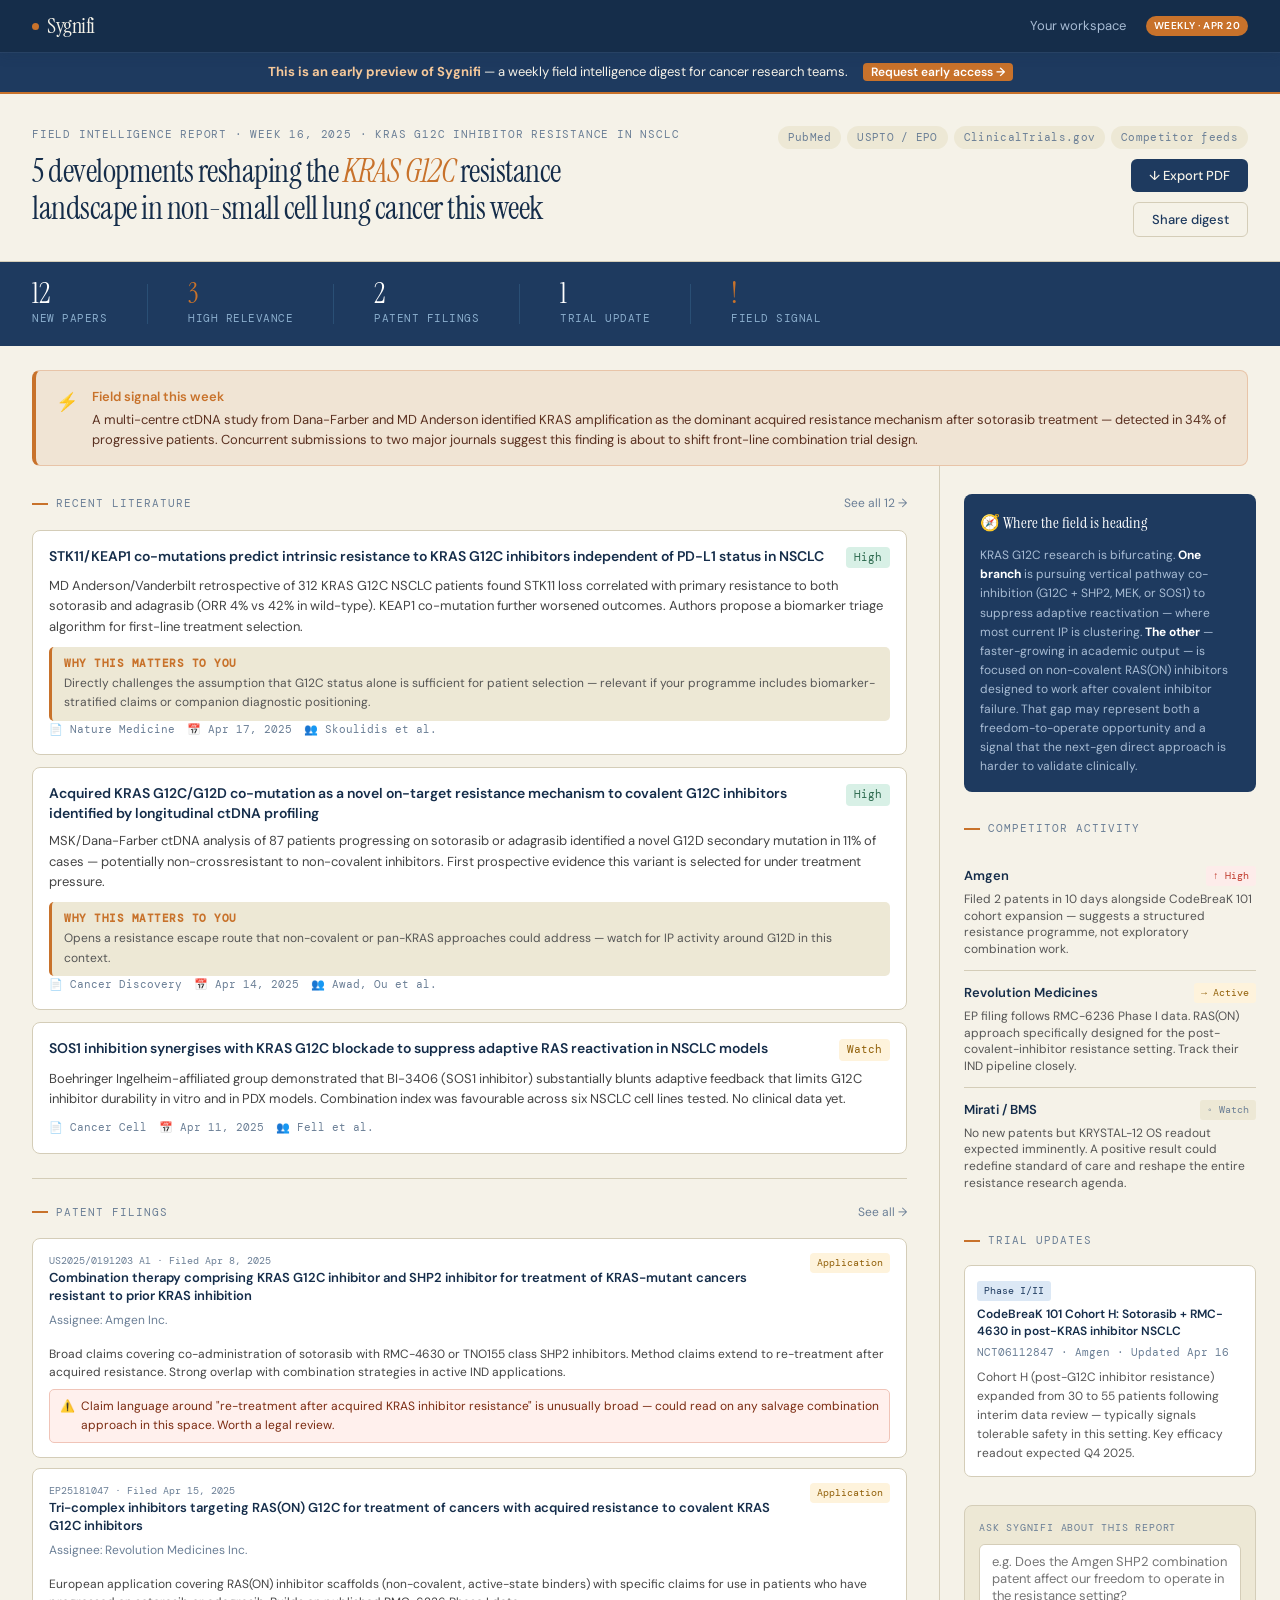
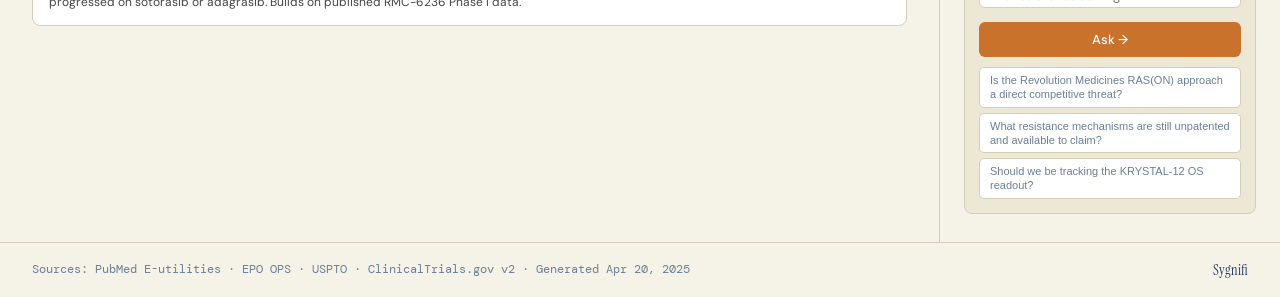
==== index.html @ fee140c9 "Move index.html to repo root for GitHub Pages GitHub Pages requires index.html at the root. Moved fr" ====
<!DOCTYPE html>
<html lang="en">
<head>
<meta charset="UTF-8">
<meta name="viewport" content="width=device-width, initial-scale=1.0">
<title>Sygnifi — Field Intelligence Report</title>
<link href="https://fonts.googleapis.com/css2?family=Instrument+Serif:ital@0;1&family=DM+Sans:wght@300;400;500;600&family=DM+Mono:wght@400;500&display=swap" rel="stylesheet">
<style>
  :root {
    --ink: #1e3a5f;          /* Vandar Poel's Blue — replaces near-black */
    --ink-deep: #152d4a;     /* deeper shade for topbar */
    --paper: #f5f2e8;        /* Sulphur Yellow cream — unchanged */
    --paper-dark: #ede8d5;
    --accent: #c8722b;       /* Yellow Orange — shifted slightly warmer */
    --accent-light: #f0e4d4;
    --muted: #6b7f96;        /* blue-tinted muted */
    --border: #d4cdb8;
    --green: #2d6a4f;
    --green-light: #d8f0e6;
    --amber: #92610a;
    --amber-light: #fef3dc;
    --blue: #1e3a5f;
    --blue-light: #dce8f5;
  }

  * { margin: 0; padding: 0; box-sizing: border-box; }

  body {
    background: var(--paper);
    color: var(--ink);
    font-family: 'DM Sans', sans-serif;
    font-size: 14px;
    line-height: 1.6;
    min-height: 100vh;
  }

  /* TOP BAR */
  .topbar {
    background: var(--ink-deep);
    color: var(--paper);
    padding: 0 32px;
    display: flex;
    align-items: center;
    justify-content: space-between;
    height: 52px;
    position: sticky;
    top: 0;
    z-index: 100;
    box-shadow: 0 1px 0 rgba(255,255,255,0.05), 0 2px 12px rgba(21,45,74,0.22);
  }

  .logo {
    font-family: 'Instrument Serif', serif;
    font-size: 22px;
    letter-spacing: -0.5px;
    display: flex;
    align-items: center;
    gap: 8px;
    color: var(--paper);
  }

  .logo-dot {
    width: 7px;
    height: 7px;
    background: var(--accent);
    border-radius: 50%;
    display: inline-block;
    animation: dot-glow 3s ease-in-out infinite;
  }

  .topbar-right {
    display: flex;
    align-items: center;
    gap: 20px;
    font-size: 13px;
    color: #a8bcd4;
  }

  .badge-live {
    background: var(--accent);
    color: white;
    font-size: 10px;
    font-weight: 600;
    padding: 2px 8px;
    border-radius: 20px;
    letter-spacing: 0.5px;
    text-transform: uppercase;
    animation: badge-pulse 2.8s ease-in-out infinite;
  }

  /* VALIDATION BANNER */
  .validation-banner {
    background: var(--ink);
    color: var(--paper);
    padding: 10px 32px;
    text-align: center;
    font-size: 13px;
    line-height: 1.5;
    border-bottom: 2px solid var(--accent);
  }

  .validation-banner strong {
    color: #f5c89a;
  }

  .validation-banner em {
    font-style: normal;
    background: var(--accent);
    color: white;
    padding: 1px 8px;
    border-radius: 4px;
    font-size: 12px;
    font-weight: 600;
    margin-left: 6px;
    cursor: pointer;
    transition: opacity 0.15s;
  }

  .validation-banner em:hover { opacity: 0.85; }

  /* REPORT HEADER */
  .report-header {
    border-bottom: 1px solid var(--border);
    padding: 32px 32px 24px;
    display: flex;
    justify-content: space-between;
    align-items: flex-start;
    gap: 24px;
    animation: fadeUp 0.5s ease both;
  }

  .report-meta {
    font-family: 'DM Mono', monospace;
    font-size: 11px;
    color: var(--muted);
    text-transform: uppercase;
    letter-spacing: 0.8px;
    margin-bottom: 10px;
  }

  .report-title {
    font-family: 'Instrument Serif', serif;
    font-size: 32px;
    line-height: 1.15;
    letter-spacing: -0.5px;
    max-width: 560px;
    color: var(--ink-deep);
  }

  .report-title em {
    color: var(--accent);
    font-style: italic;
  }

  .report-actions {
    display: flex;
    flex-direction: column;
    align-items: flex-end;
    gap: 10px;
    flex-shrink: 0;
  }

  .btn {
    padding: 8px 18px;
    border-radius: 6px;
    font-size: 13px;
    font-weight: 500;
    cursor: pointer;
    border: none;
    font-family: 'DM Sans', sans-serif;
    transition: opacity 0.15s, transform 0.15s, box-shadow 0.15s, background 0.15s;
  }

  .btn:hover { opacity: 0.9; transform: translateY(-1px); }

  .btn-primary {
    background: var(--ink);
    color: var(--paper);
  }

  .btn-primary:hover { box-shadow: 0 4px 14px rgba(21,45,74,0.28); }

  .btn-secondary {
    background: transparent;
    border: 1px solid var(--border);
    color: var(--ink);
  }

  .btn-secondary:hover { background: var(--paper-dark); }

  .coverage-tags {
    display: flex;
    gap: 6px;
    flex-wrap: wrap;
    justify-content: flex-end;
  }

  .tag {
    font-size: 11px;
    padding: 3px 10px;
    border-radius: 20px;
    font-family: 'DM Mono', monospace;
    letter-spacing: 0.3px;
  }

  .tag-sources { background: var(--paper-dark); color: var(--muted); }

  /* SUMMARY STRIP */
  .summary-strip {
    background: var(--ink);
    color: var(--paper);
    padding: 18px 32px;
    display: flex;
    gap: 40px;
    animation: fadeUp 0.5s 0.1s ease both;
  }

  .summary-item {
    display: flex;
    flex-direction: column;
    gap: 2px;
  }

  .summary-num {
    font-family: 'Instrument Serif', serif;
    font-size: 28px;
    line-height: 1;
    color: white;
  }

  .summary-num span { color: var(--accent); }

  .summary-label {
    font-size: 11px;
    color: #8aadcc;
    font-family: 'DM Mono', monospace;
    text-transform: uppercase;
    letter-spacing: 0.5px;
  }

  .summary-divider {
    width: 1px;
    background: #2a4f75;
    margin: 4px 0;
  }

  /* SIGNAL BANNER */
  .signal-banner {
    margin: 24px 32px 0;
    background: var(--accent-light);
    border: 1px solid #e8c4a8;
    border-left: 4px solid var(--accent);
    border-radius: 8px;
    padding: 16px 20px;
    display: flex;
    gap: 14px;
    align-items: flex-start;
    animation: fadeUp 0.5s 0.15s ease both;
  }

  .signal-icon { font-size: 18px; flex-shrink: 0; margin-top: 1px; }

  .signal-text strong {
    display: block;
    font-size: 13px;
    font-weight: 600;
    color: var(--accent);
    margin-bottom: 3px;
  }

  .signal-text p { font-size: 13px; color: #5a3020; line-height: 1.5; }

  /* MAIN GRID */
  .main-grid {
    display: grid;
    grid-template-columns: 1fr 340px;
    gap: 0;
  }

  .main-col {
    padding: 28px 32px;
    border-right: 1px solid var(--border);
  }

  .side-col { padding: 28px 24px; }

  /* SECTION HEADERS */
  .section-header {
    display: flex;
    align-items: center;
    justify-content: space-between;
    margin-bottom: 16px;
  }

  .section-title {
    font-family: 'DM Mono', monospace;
    font-size: 11px;
    text-transform: uppercase;
    letter-spacing: 1px;
    color: var(--muted);
    display: flex;
    align-items: center;
    gap: 8px;
  }

  .section-title::before {
    content: '';
    display: inline-block;
    width: 16px;
    height: 2px;
    background: var(--accent);
  }

  .see-all { font-size: 12px; color: var(--muted); cursor: pointer; transition: color 0.15s; }
  .see-all:hover { color: var(--accent); }

  /* PAPER CARDS */
  .paper-card {
    border: 1px solid var(--border);
    border-radius: 8px;
    padding: 16px;
    margin-bottom: 12px;
    background: white;
    transition: box-shadow 0.2s, transform 0.2s;
    animation: fadeUp 0.4s ease both;
  }

  .paper-card:hover { box-shadow: 0 6px 20px rgba(30,58,95,0.1); transform: translateY(-1px); }
  .paper-card:nth-child(1) { animation-delay: 0.2s; }
  .paper-card:nth-child(2) { animation-delay: 0.3s; }
  .paper-card:nth-child(3) { animation-delay: 0.4s; }

  .paper-top {
    display: flex;
    justify-content: space-between;
    align-items: flex-start;
    gap: 12px;
    margin-bottom: 8px;
  }

  .paper-title { font-size: 14px; font-weight: 600; line-height: 1.4; flex: 1; color: var(--ink-deep); }

  .relevance-badge {
    font-size: 11px;
    font-family: 'DM Mono', monospace;
    padding: 2px 8px;
    border-radius: 4px;
    flex-shrink: 0;
  }

  .rel-high { background: var(--green-light); color: var(--green); }
  .rel-med { background: var(--amber-light); color: var(--amber); }
  .rel-watch { background: var(--blue-light); color: var(--blue); }

  .paper-summary { font-size: 13px; color: #444; line-height: 1.55; margin-bottom: 10px; }

  .paper-footer {
    display: flex;
    gap: 12px;
    align-items: center;
    font-size: 11px;
    color: var(--muted);
    font-family: 'DM Mono', monospace;
  }

  .why-matters {
    background: var(--paper-dark);
    border-radius: 5px;
    padding: 8px 12px;
    font-size: 12px;
    color: #555;
    margin-top: 8px;
    border-left: 3px solid var(--accent);
  }

  .why-matters strong {
    color: var(--accent);
    font-size: 11px;
    font-family: 'DM Mono', monospace;
    text-transform: uppercase;
    letter-spacing: 0.5px;
    display: block;
    margin-bottom: 2px;
  }

  /* PATENT CARDS */
  .patent-card {
    border: 1px solid var(--border);
    border-radius: 8px;
    padding: 14px 16px;
    margin-bottom: 10px;
    background: white;
    animation: fadeUp 0.4s ease both;
    transition: box-shadow 0.2s, transform 0.2s;
  }

  .patent-card:hover { box-shadow: 0 4px 14px rgba(30,58,95,0.09); transform: translateY(-1px); }

  .patent-card:nth-child(1) { animation-delay: 0.25s; }
  .patent-card:nth-child(2) { animation-delay: 0.35s; }

  .patent-top {
    display: flex;
    justify-content: space-between;
    align-items: flex-start;
    gap: 10px;
    margin-bottom: 6px;
  }

  .patent-id { font-family: 'DM Mono', monospace; font-size: 10px; color: var(--muted); }
  .patent-status { font-size: 10px; font-family: 'DM Mono', monospace; padding: 2px 7px; border-radius: 4px; }
  .status-filed { background: var(--amber-light); color: var(--amber); }
  .status-granted { background: var(--green-light); color: var(--green); }

  .patent-title { font-size: 13px; font-weight: 600; margin-bottom: 6px; line-height: 1.4; color: var(--ink-deep); }
  .patent-assignee { font-size: 12px; color: var(--muted); margin-bottom: 8px; }
  .patent-summary { font-size: 12px; color: #444; line-height: 1.5; }

  .conflict-flag {
    margin-top: 8px;
    background: #fff0ed;
    border: 1px solid #f0c4b8;
    border-radius: 5px;
    padding: 7px 10px;
    font-size: 12px;
    color: #7a2a10;
    display: flex;
    gap: 6px;
    align-items: flex-start;
  }

  /* SIDEBAR */
  .side-section { margin-bottom: 28px; animation: fadeUp 0.4s 0.3s ease both; }

  /* FIELD PULSE */
  .field-pulse {
    background: var(--ink);
    color: var(--paper);
    border-radius: 8px;
    padding: 16px;
    margin-bottom: 28px;
  }

  .pulse-title {
    font-family: 'Instrument Serif', serif;
    font-size: 16px;
    margin-bottom: 10px;
    display: flex;
    align-items: center;
    gap: 8px;
    color: white;
  }

  .pulse-body { font-size: 12px; color: #a8bcd4; line-height: 1.6; }
  .pulse-body strong { color: white; }

  /* COMPETITOR */
  .competitor-item {
    padding: 12px 0;
    border-bottom: 1px solid var(--border);
    display: flex;
    flex-direction: column;
    gap: 4px;
  }

  .competitor-item:last-child { border-bottom: none; }

  .comp-header { display: flex; justify-content: space-between; align-items: center; }
  .comp-name { font-weight: 600; font-size: 13px; color: var(--ink-deep); }

  .comp-activity {
    font-size: 10px;
    font-family: 'DM Mono', monospace;
    padding: 2px 7px;
    border-radius: 3px;
  }

  .activity-high { background: #fdecea; color: #c0392b; }
  .activity-med { background: var(--amber-light); color: var(--amber); }
  .activity-low { background: var(--paper-dark); color: var(--muted); }
  .comp-detail { font-size: 12px; color: #555; line-height: 1.4; }

  /* TRIALS */
  .trial-item {
    padding: 12px;
    border: 1px solid var(--border);
    border-radius: 7px;
    margin-bottom: 8px;
    background: white;
    transition: box-shadow 0.2s, transform 0.2s;
  }

  .trial-item:hover { box-shadow: 0 3px 10px rgba(30,58,95,0.08); transform: translateY(-1px); }

  .trial-phase {
    font-family: 'DM Mono', monospace;
    font-size: 10px;
    color: var(--blue);
    background: var(--blue-light);
    padding: 2px 7px;
    border-radius: 3px;
    display: inline-block;
    margin-bottom: 5px;
  }

  .trial-title { font-size: 12px; font-weight: 600; margin-bottom: 4px; line-height: 1.4; color: var(--ink-deep); }
  .trial-meta { font-size: 11px; color: var(--muted); font-family: 'DM Mono', monospace; }

  /* ASK BOX */
  .ask-box {
    background: var(--paper-dark);
    border: 1px solid var(--border);
    border-radius: 8px;
    padding: 14px;
  }

  .ask-label {
    font-family: 'DM Mono', monospace;
    font-size: 10px;
    text-transform: uppercase;
    letter-spacing: 0.8px;
    color: var(--muted);
    margin-bottom: 8px;
  }

  .ask-input {
    width: 100%;
    background: white;
    border: 1px solid var(--border);
    border-radius: 6px;
    padding: 8px 12px;
    font-size: 13px;
    font-family: 'DM Sans', sans-serif;
    color: var(--ink);
    outline: none;
    resize: none;
    height: 64px;
    transition: border-color 0.15s;
  }

  .ask-input:focus { border-color: var(--accent); }

  .ask-btn {
    margin-top: 8px;
    width: 100%;
    background: var(--accent);
    color: white;
    border: none;
    border-radius: 6px;
    padding: 9px;
    font-size: 13px;
    font-weight: 500;
    font-family: 'DM Sans', sans-serif;
    cursor: pointer;
    transition: opacity 0.15s;
  }

  .ask-btn:hover { opacity: 0.88; }
  .ask-btn:disabled { opacity: 0.6; cursor: not-allowed; }

  .ask-suggestions {
    margin-top: 10px;
    display: flex;
    flex-direction: column;
    gap: 5px;
  }

  .suggestion-chip {
    font-size: 11px;
    color: var(--muted);
    background: white;
    border: 1px solid var(--border);
    border-radius: 5px;
    padding: 5px 10px;
    cursor: pointer;
    transition: border-color 0.15s, color 0.15s;
    line-height: 1.3;
    text-align: left;
  }

  .suggestion-chip:hover { border-color: var(--accent); color: var(--accent); background: var(--accent-light); }

  /* ASK RESPONSE */
  .ask-response {
    margin-top: 10px;
    background: white;
    border: 1px solid var(--border);
    border-radius: 6px;
    padding: 10px 12px;
    font-size: 12px;
    color: #333;
    line-height: 1.6;
    display: none;
    animation: fadeUp 0.3s ease both;
  }

  .ask-response.visible { display: block; }

  .ask-response-label {
    font-family: 'DM Mono', monospace;
    font-size: 10px;
    color: var(--accent);
    text-transform: uppercase;
    letter-spacing: 0.5px;
    margin-bottom: 6px;
    font-weight: 500;
  }

  .ask-spinner {
    display: inline-block;
    width: 12px;
    height: 12px;
    border: 2px solid var(--border);
    border-top-color: var(--accent);
    border-radius: 50%;
    animation: spin 0.7s linear infinite;
    vertical-align: middle;
    margin-right: 6px;
  }

  /* MODAL */
  .modal-overlay {
    position: fixed;
    inset: 0;
    background: rgba(21, 45, 74, 0.6);
    backdrop-filter: blur(3px);
    z-index: 200;
    display: flex;
    align-items: center;
    justify-content: center;
    opacity: 0;
    pointer-events: none;
    transition: opacity 0.2s;
  }

  .modal-overlay.open {
    opacity: 1;
    pointer-events: all;
  }

  .modal {
    background: var(--paper);
    border-radius: 12px;
    padding: 28px;
    max-width: 440px;
    width: 90%;
    box-shadow: 0 20px 60px rgba(21,45,74,0.25);
    transform: translateY(20px) scale(0.98);
    transition: transform 0.3s cubic-bezier(0.34, 1.4, 0.64, 1), opacity 0.2s ease;
  }

  .modal-overlay.open .modal { transform: translateY(0) scale(1); }

  .modal-icon {
    font-size: 28px;
    margin-bottom: 12px;
  }

  .modal-title {
    font-family: 'Instrument Serif', serif;
    font-size: 22px;
    color: var(--ink-deep);
    margin-bottom: 8px;
    letter-spacing: -0.3px;
  }

  .modal-body {
    font-size: 13px;
    color: #555;
    line-height: 1.6;
    margin-bottom: 20px;
  }

  .modal-body strong { color: var(--ink-deep); }

  .modal-example {
    background: var(--paper-dark);
    border-left: 3px solid var(--accent);
    border-radius: 4px;
    padding: 10px 14px;
    font-size: 12px;
    font-family: 'DM Mono', monospace;
    color: #555;
    margin: 12px 0;
    line-height: 1.5;
  }

  .modal-close {
    background: var(--ink);
    color: var(--paper);
    border: none;
    border-radius: 6px;
    padding: 10px 20px;
    font-size: 13px;
    font-weight: 500;
    font-family: 'DM Sans', sans-serif;
    cursor: pointer;
    width: 100%;
    transition: opacity 0.15s;
  }

  .modal-close:hover { opacity: 0.85; }

  /* FOOTER */
  .report-footer {
    border-top: 1px solid var(--border);
    padding: 16px 32px;
    display: flex;
    justify-content: space-between;
    align-items: center;
    font-size: 12px;
    color: var(--muted);
    font-family: 'DM Mono', monospace;
  }

  .footer-brand {
    font-family: 'Instrument Serif', serif;
    font-size: 14px;
    color: var(--ink);
  }

  .section-divider { border: none; border-top: 1px solid var(--border); margin: 24px 0; }

  /* SIGNUP FORM */
  .signup-field {
    margin-bottom: 12px;
  }

  .signup-label {
    display: block;
    font-family: 'DM Mono', monospace;
    font-size: 10px;
    text-transform: uppercase;
    letter-spacing: 0.7px;
    color: var(--muted);
    margin-bottom: 5px;
  }

  .signup-input {
    width: 100%;
    background: white;
    border: 1px solid var(--border);
    border-radius: 6px;
    padding: 9px 12px;
    font-size: 13px;
    font-family: 'DM Sans', sans-serif;
    color: var(--ink);
    outline: none;
    transition: border-color 0.15s;
  }

  .signup-input:focus { border-color: var(--accent); }

  .signup-submit {
    width: 100%;
    background: var(--accent);
    color: white;
    border: none;
    border-radius: 6px;
    padding: 10px;
    font-size: 13px;
    font-weight: 500;
    font-family: 'DM Sans', sans-serif;
    cursor: pointer;
    margin-top: 4px;
    transition: opacity 0.15s;
  }

  .signup-submit:hover { opacity: 0.88; }
  .signup-submit:disabled { opacity: 0.6; cursor: not-allowed; }

  .signup-success {
    text-align: center;
    padding: 12px 0 4px;
  }

  .signup-success-icon { font-size: 32px; margin-bottom: 10px; }

  .signup-success h3 {
    font-family: 'Instrument Serif', serif;
    font-size: 20px;
    color: var(--ink-deep);
    margin-bottom: 6px;
  }

  .signup-success p {
    font-size: 13px;
    color: #555;
    line-height: 1.5;
  }

  @keyframes fadeUp {
    from { opacity: 0; transform: translateY(12px); }
    to { opacity: 1; transform: translateY(0); }
  }

  @keyframes spin { to { transform: rotate(360deg); } }

  @keyframes badge-pulse {
    0%, 100% { opacity: 1; }
    50% { opacity: 0.7; }
  }

  @keyframes dot-glow {
    0%, 100% { box-shadow: 0 0 0 0 rgba(200,114,43,0); }
    50% { box-shadow: 0 0 0 3px rgba(200,114,43,0.28); }
  }

  ::-webkit-scrollbar { width: 6px; }
  ::-webkit-scrollbar-track { background: var(--paper); }
  ::-webkit-scrollbar-thumb { background: var(--border); border-radius: 3px; }

  @media (max-width: 768px) {
    .topbar { padding: 0 16px; }

    .validation-banner { padding: 10px 16px; }

    .validation-banner em {
      display: block;
      margin-left: 0;
      margin-top: 6px;
      width: fit-content;
    }

    .report-header {
      flex-direction: column;
      padding: 20px 16px 16px;
      gap: 16px;
    }

    .report-title { font-size: 24px; }

    .report-actions {
      align-items: flex-start;
      flex-direction: row;
      flex-wrap: wrap;
      gap: 8px;
    }

    .coverage-tags { justify-content: flex-start; }

    .summary-strip {
      padding: 14px 16px;
      display: grid;
      grid-template-columns: 1fr 1fr;
      gap: 16px;
      overflow-x: visible;
    }

    .summary-divider { display: none; }

    .summary-num { font-size: 22px; }

    .signal-banner { margin: 16px 16px 0; }

    .main-grid {
      display: block;
    }

    .main-col {
      padding: 20px 16px;
      border-right: none;
      border-bottom: 1px solid var(--border);
    }

    .side-col { padding: 20px 16px; }

    .field-pulse { margin-bottom: 20px; }

    .report-footer {
      flex-direction: column;
      gap: 8px;
      padding: 14px 16px;
      text-align: center;
    }
  }
</style>
</head>
<body>

<!-- MODALS -->
<div class="modal-overlay" id="modal-export">
  <div class="modal">
    <div class="modal-icon">📄</div>
    <div class="modal-title">PDF export coming in V1</div>
    <div class="modal-body">
      Each weekly digest will be exportable as a clean, formatted PDF — ready to share with your team or attach to board updates.<br><br>
      <strong>Planned for V1 launch.</strong> If this is important to you, let us know — it helps us prioritise.
    </div>
    <button class="modal-close" onclick="closeModal('modal-export')">Got it →</button>
  </div>
</div>

<div class="modal-overlay" id="modal-signup">
  <div class="modal">
    <div id="signup-form-view">
      <div class="modal-icon">🔬</div>
      <div class="modal-title">Get early access</div>
      <div class="modal-body">
        Sygnifi is in early development. Leave your details and we'll reach out when it's ready — and ask you a few questions to make sure it fits your workflow.
      </div>
      <form id="signup-form" action="https://formspree.io/f/mrerrkqk" method="POST" onsubmit="handleSignup(event)">
        <div class="signup-field">
          <label class="signup-label" for="signup-name">Your name</label>
          <input class="signup-input" id="signup-name" name="name" type="text" placeholder="Jane Smith" required />
        </div>
        <div class="signup-field">
          <label class="signup-label" for="signup-email">Work email</label>
          <input class="signup-input" id="signup-email" name="email" type="email" placeholder="jane@yourlabs.com" required />
        </div>
        <div class="signup-field">
          <label class="signup-label" for="signup-org">Organisation</label>
          <input class="signup-input" id="signup-org" name="organisation" type="text" placeholder="Research institute or company" />
        </div>
        <div class="signup-field">
          <label class="signup-label" for="signup-research">What are you working on? <span style="color:var(--border)">(optional)</span></label>
          <input class="signup-input" id="signup-research" name="research_area" type="text" placeholder="e.g. RUNX2 signalling in osteosarcoma" />
        </div>
        <button class="signup-submit" type="submit" id="signup-btn">Request access →</button>
      </form>
    </div>
    <div id="signup-success-view" class="signup-success" style="display:none">
      <div class="signup-success-icon">✓</div>
      <h3>You're on the list</h3>
      <p>We'll be in touch soon. In the meantime, feel free to explore the report and try the Ask Sygnifi box below.</p>
      <button class="modal-close" style="margin-top:18px" onclick="closeModal('modal-signup')">Back to report →</button>
    </div>
  </div>
</div>

<div class="modal-overlay" id="modal-share">
  <div class="modal">
    <div class="modal-icon">📬</div>
    <div class="modal-title">Digest sharing coming in V1</div>
    <div class="modal-body">
      Share your weekly digest with colleagues via a private link or forwarded email — no account required for recipients.<br><br>
      <strong>Planned for V1 launch.</strong> Team collaboration features follow in Pro tier.
    </div>
    <button class="modal-close" onclick="closeModal('modal-share')">Got it →</button>
  </div>
</div>

<!-- TOP BAR -->
<div class="topbar">
  <div class="logo">
    <span class="logo-dot"></span>
    Sygnifi
  </div>
  <div class="topbar-right">
    <span>Your workspace</span>
    <span class="badge-live">Weekly · Apr 20</span>
  </div>
</div>

<!-- VALIDATION BANNER -->
<div class="validation-banner">
  <strong>This is an early preview of Sygnifi</strong> — a weekly field intelligence digest for cancer research teams. &nbsp;
  <em onclick="openModal('modal-signup')">Request early access →</em>
</div>

<!-- REPORT HEADER -->
<div class="report-header">
  <div>
    <div class="report-meta">Field Intelligence Report · Week 16, 2025 · KRAS G12C Inhibitor Resistance in NSCLC</div>
    <div class="report-title">
      5 developments reshaping the <em>KRAS G12C</em> resistance landscape in non-small cell lung cancer this week
    </div>
  </div>
  <div class="report-actions">
    <div class="coverage-tags">
      <span class="tag tag-sources">PubMed</span>
      <span class="tag tag-sources">USPTO / EPO</span>
      <span class="tag tag-sources">ClinicalTrials.gov</span>
      <span class="tag tag-sources">Competitor feeds</span>
    </div>
    <button class="btn btn-primary" onclick="openModal('modal-export')">↓ Export PDF</button>
    <button class="btn btn-secondary" onclick="openModal('modal-share')">Share digest</button>
  </div>
</div>

<!-- SUMMARY STRIP -->
<div class="summary-strip">
  <div class="summary-item">
    <div class="summary-num">12</div>
    <div class="summary-label">New papers</div>
  </div>
  <div class="summary-divider"></div>
  <div class="summary-item">
    <div class="summary-num"><span>3</span></div>
    <div class="summary-label">High relevance</div>
  </div>
  <div class="summary-divider"></div>
  <div class="summary-item">
    <div class="summary-num">2</div>
    <div class="summary-label">Patent filings</div>
  </div>
  <div class="summary-divider"></div>
  <div class="summary-item">
    <div class="summary-num">1</div>
    <div class="summary-label">Trial update</div>
  </div>
  <div class="summary-divider"></div>
  <div class="summary-item">
    <div class="summary-num"><span>!</span></div>
    <div class="summary-label">Field signal</div>
  </div>
</div>

<!-- SIGNAL BANNER -->
<div class="signal-banner">
  <div class="signal-icon">⚡</div>
  <div class="signal-text">
    <strong>Field signal this week</strong>
    <p>A multi-centre ctDNA study from Dana-Farber and MD Anderson identified KRAS amplification as the dominant acquired resistance mechanism after sotorasib treatment — detected in 34% of progressive patients. Concurrent submissions to two major journals suggest this finding is about to shift front-line combination trial design.</p>
  </div>
</div>

<!-- MAIN GRID -->
<div class="main-grid">

  <div class="main-col">

    <div class="section-header">
      <div class="section-title">Recent Literature</div>
      <a class="see-all">See all 12 →</a>
    </div>

    <div class="paper-card">
      <div class="paper-top">
        <div class="paper-title">STK11/KEAP1 co-mutations predict intrinsic resistance to KRAS G12C inhibitors independent of PD-L1 status in NSCLC</div>
        <span class="relevance-badge rel-high">High</span>
      </div>
      <div class="paper-summary">
        MD Anderson/Vanderbilt retrospective of 312 KRAS G12C NSCLC patients found STK11 loss correlated with primary resistance to both sotorasib and adagrasib (ORR 4% vs 42% in wild-type). KEAP1 co-mutation further worsened outcomes. Authors propose a biomarker triage algorithm for first-line treatment selection.
      </div>
      <div class="why-matters">
        <strong>Why this matters to you</strong>
        Directly challenges the assumption that G12C status alone is sufficient for patient selection — relevant if your programme includes biomarker-stratified claims or companion diagnostic positioning.
      </div>
      <div class="paper-footer">
        <span>📄 Nature Medicine</span>
        <span>📅 Apr 17, 2025</span>
        <span>👥 Skoulidis et al.</span>
      </div>
    </div>

    <div class="paper-card">
      <div class="paper-top">
        <div class="paper-title">Acquired KRAS G12C/G12D co-mutation as a novel on-target resistance mechanism to covalent G12C inhibitors identified by longitudinal ctDNA profiling</div>
        <span class="relevance-badge rel-high">High</span>
      </div>
      <div class="paper-summary">
        MSK/Dana-Farber ctDNA analysis of 87 patients progressing on sotorasib or adagrasib identified a novel G12D secondary mutation in 11% of cases — potentially non-crossresistant to non-covalent inhibitors. First prospective evidence this variant is selected for under treatment pressure.
      </div>
      <div class="why-matters">
        <strong>Why this matters to you</strong>
        Opens a resistance escape route that non-covalent or pan-KRAS approaches could address — watch for IP activity around G12D in this context.
      </div>
      <div class="paper-footer">
        <span>📄 Cancer Discovery</span>
        <span>📅 Apr 14, 2025</span>
        <span>👥 Awad, Ou et al.</span>
      </div>
    </div>

    <div class="paper-card">
      <div class="paper-top">
        <div class="paper-title">SOS1 inhibition synergises with KRAS G12C blockade to suppress adaptive RAS reactivation in NSCLC models</div>
        <span class="relevance-badge rel-med">Watch</span>
      </div>
      <div class="paper-summary">
        Boehringer Ingelheim-affiliated group demonstrated that BI-3406 (SOS1 inhibitor) substantially blunts adaptive feedback that limits G12C inhibitor durability in vitro and in PDX models. Combination index was favourable across six NSCLC cell lines tested. No clinical data yet.
      </div>
      <div class="paper-footer">
        <span>📄 Cancer Cell</span>
        <span>📅 Apr 11, 2025</span>
        <span>👥 Fell et al.</span>
      </div>
    </div>

    <hr class="section-divider">

    <div class="section-header">
      <div class="section-title">Patent Filings</div>
      <a class="see-all">See all →</a>
    </div>

    <div class="patent-card">
      <div class="patent-top">
        <div>
          <div class="patent-id">US2025/0191203 A1 · Filed Apr 8, 2025</div>
          <div class="patent-title">Combination therapy comprising KRAS G12C inhibitor and SHP2 inhibitor for treatment of KRAS-mutant cancers resistant to prior KRAS inhibition</div>
          <div class="patent-assignee">Assignee: Amgen Inc.</div>
        </div>
        <span class="patent-status status-filed">Application</span>
      </div>
      <div class="patent-summary">
        Broad claims covering co-administration of sotorasib with RMC-4630 or TNO155 class SHP2 inhibitors. Method claims extend to re-treatment after acquired resistance. Strong overlap with combination strategies in active IND applications.
      </div>
      <div class="conflict-flag">
        ⚠️ <span>Claim language around "re-treatment after acquired KRAS inhibitor resistance" is unusually broad — could read on any salvage combination approach in this space. Worth a legal review.</span>
      </div>
    </div>

    <div class="patent-card">
      <div class="patent-top">
        <div>
          <div class="patent-id">EP25181047 · Filed Apr 15, 2025</div>
          <div class="patent-title">Tri-complex inhibitors targeting RAS(ON) G12C for treatment of cancers with acquired resistance to covalent KRAS G12C inhibitors</div>
          <div class="patent-assignee">Assignee: Revolution Medicines Inc.</div>
        </div>
        <span class="patent-status status-filed">Application</span>
      </div>
      <div class="patent-summary">
        European application covering RAS(ON) inhibitor scaffolds (non-covalent, active-state binders) with specific claims for use in patients who have progressed on sotorasib or adagrasib. Builds on published RMC-6236 Phase I data.
      </div>
    </div>

  </div>

  <!-- SIDEBAR -->
  <div class="side-col">

    <div class="field-pulse side-section">
      <div class="pulse-title">🧭 Where the field is heading</div>
      <div class="pulse-body">
        KRAS G12C research is bifurcating. <strong>One branch</strong> is pursuing vertical pathway co-inhibition (G12C + SHP2, MEK, or SOS1) to suppress adaptive reactivation — where most current IP is clustering. <strong>The other</strong> — faster-growing in academic output — is focused on non-covalent RAS(ON) inhibitors designed to work after covalent inhibitor failure. That gap may represent both a freedom-to-operate opportunity and a signal that the next-gen direct approach is harder to validate clinically.
      </div>
    </div>

    <div class="side-section">
      <div class="section-header">
        <div class="section-title">Competitor Activity</div>
      </div>
      <div class="competitor-item">
        <div class="comp-header">
          <div class="comp-name">Amgen</div>
          <span class="comp-activity activity-high">↑ High</span>
        </div>
        <div class="comp-detail">Filed 2 patents in 10 days alongside CodeBreaK 101 cohort expansion — suggests a structured resistance programme, not exploratory combination work.</div>
      </div>
      <div class="competitor-item">
        <div class="comp-header">
          <div class="comp-name">Revolution Medicines</div>
          <span class="comp-activity activity-med">→ Active</span>
        </div>
        <div class="comp-detail">EP filing follows RMC-6236 Phase I data. RAS(ON) approach specifically designed for the post-covalent-inhibitor resistance setting. Track their IND pipeline closely.</div>
      </div>
      <div class="competitor-item">
        <div class="comp-header">
          <div class="comp-name">Mirati / BMS</div>
          <span class="comp-activity activity-low">◦ Watch</span>
        </div>
        <div class="comp-detail">No new patents but KRYSTAL-12 OS readout expected imminently. A positive result could redefine standard of care and reshape the entire resistance research agenda.</div>
      </div>
    </div>

    <div class="side-section">
      <div class="section-header">
        <div class="section-title">Trial Updates</div>
      </div>
      <div class="trial-item">
        <span class="trial-phase">Phase I/II</span>
        <div class="trial-title">CodeBreaK 101 Cohort H: Sotorasib + RMC-4630 in post-KRAS inhibitor NSCLC</div>
        <div class="trial-meta">NCT06112847 · Amgen · Updated Apr 16</div>
        <div style="margin-top: 6px; font-size: 12px; color: #555;">Cohort H (post-G12C inhibitor resistance) expanded from 30 to 55 patients following interim data review — typically signals tolerable safety in this setting. Key efficacy readout expected Q4 2025.</div>
      </div>
    </div>

    <!-- ASK SYGNIFI -->
    <div class="ask-box">
      <div class="ask-label">Ask Sygnifi about this report</div>
      <textarea class="ask-input" id="ask-input" placeholder="e.g. Does the Amgen SHP2 combination patent affect our freedom to operate in the resistance setting?"></textarea>
      <button class="ask-btn" id="ask-btn" onclick="submitQuestion()">Ask →</button>
      <div class="ask-suggestions">
        <button class="suggestion-chip" onclick="fillSuggestion(this)">Is the Revolution Medicines RAS(ON) approach a direct competitive threat?</button>
        <button class="suggestion-chip" onclick="fillSuggestion(this)">What resistance mechanisms are still unpatented and available to claim?</button>
        <button class="suggestion-chip" onclick="fillSuggestion(this)">Should we be tracking the KRYSTAL-12 OS readout?</button>
      </div>
      <div class="ask-response" id="ask-response">
        <div class="ask-response-label">Sygnifi analysis</div>
        <div id="ask-response-text"></div>
      </div>
    </div>

  </div>
</div>

<!-- FOOTER -->
<div class="report-footer">
  <div>Sources: PubMed E-utilities · EPO OPS · USPTO · ClinicalTrials.gov v2 · Generated Apr 20, 2025</div>
  <div class="footer-brand">Sygnifi</div>
</div>

<script>
  // ── Signup form ────────────────────────────────────────────────
  async function handleSignup(e) {
    e.preventDefault();
    const btn = document.getElementById('signup-btn');
    btn.disabled = true;
    btn.textContent = 'Sending…';

    try {
      const form = document.getElementById('signup-form');
      const data = new FormData(form);
      const res = await fetch(form.action, {
        method: 'POST',
        body: data,
        headers: { 'Accept': 'application/json' }
      });

      if (res.ok) {
        document.getElementById('signup-form-view').style.display = 'none';
        document.getElementById('signup-success-view').style.display = 'block';
      } else {
        btn.disabled = false;
        btn.textContent = 'Try again';
        alert('Something went wrong. Please try again.');
      }
    } catch {
      btn.disabled = false;
      btn.textContent = 'Try again';
      alert('Something went wrong. Please try again.');
    }
  }

  // ── Modal helpers ──────────────────────────────────────────────
  function openModal(id) {
    document.getElementById(id).classList.add('open');
  }

  function closeModal(id) {
    document.getElementById(id).classList.remove('open');
  }

  document.querySelectorAll('.modal-overlay').forEach(overlay => {
    overlay.addEventListener('click', e => {
      if (e.target === overlay) overlay.classList.remove('open');
    });
  });

  // ── Suggestion chips ───────────────────────────────────────────
  function fillSuggestion(el) {
    document.getElementById('ask-input').value = el.textContent.trim();
    document.getElementById('ask-input').focus();
  }

  // ── Report context sent to Claude ─────────────────────────────
  const REPORT_CONTEXT = `You are Sygnifi, a field intelligence assistant for early-stage cancer research teams.
You are answering questions about a specific weekly report. Here is the full content of this week's report:

STRICT SCOPE RULE: If the user's question is not related to the content of this report, the research area (RUNX2, cancer biology, patents, clinical trials, competitor activity), or scientific research generally, respond with exactly: "I can only answer questions about this report and the research it covers." Do not answer off-topic questions under any circumstances.

RESEARCH AREA: KRAS G12C Inhibitor Resistance in NSCLC

FIELD SIGNAL: A multi-centre ctDNA study from Dana-Farber and MD Anderson identified KRAS amplification as the dominant acquired resistance mechanism after sotorasib treatment — detected in 34% of progressive patients. Concurrent submissions to two major journals suggest this finding is about to shift front-line combination trial design.

PAPERS THIS WEEK:
1. "STK11/KEAP1 co-mutations predict intrinsic resistance to KRAS G12C inhibitors independent of PD-L1 status in NSCLC" — Nature Medicine, Apr 17. MD Anderson/Vanderbilt retrospective of 312 patients. STK11 loss: ORR 4% vs 42% in wild-type. KEAP1 co-mutation further worsened outcomes. Biomarker triage algorithm proposed for first-line selection. Relevance: HIGH.

2. "Acquired KRAS G12C/G12D co-mutation as a novel on-target resistance mechanism to covalent G12C inhibitors identified by longitudinal ctDNA profiling" — Cancer Discovery, Apr 14. MSK/Dana-Farber ctDNA analysis of 87 patients. Novel G12D secondary mutation in 11% of progressors — potentially non-crossresistant to non-covalent inhibitors. Relevance: HIGH.

3. "SOS1 inhibition synergises with KRAS G12C blockade to suppress adaptive RAS reactivation in NSCLC models" — Cancer Cell, Apr 11. Boehringer Ingelheim group. BI-3406 (SOS1 inhibitor) blunts adaptive feedback limiting G12C inhibitor durability across 6 NSCLC cell lines and PDX models. No clinical data yet. Relevance: WATCH.

PATENTS THIS WEEK:
1. US2025/0191203 A1 — Amgen Inc., filed Apr 8. Combination of sotorasib + SHP2 inhibitor (RMC-4630/TNO155 class). Method claims extend to re-treatment after acquired resistance. CONFLICT FLAG: claim language around "re-treatment after acquired KRAS inhibitor resistance" is unusually broad — could read on any salvage combination approach in this space.

2. EP25181047 — Revolution Medicines Inc., filed Apr 15. RAS(ON) tri-complex inhibitor scaffolds (non-covalent, active-state binders) with claims specific to use in patients who have progressed on sotorasib or adagrasib. Builds on RMC-6236 Phase I data.

CLINICAL TRIALS:
- NCT06112847: CodeBreaK 101 Cohort H (sotorasib + RMC-4630), Phase I/II, post-KRAS inhibitor NSCLC. Cohort expanded 30→55 patients. Key efficacy readout expected Q4 2025.

COMPETITOR ACTIVITY:
- Amgen: HIGH activity. 2 patents in 10 days + CodeBreaK 101 cohort expansion = structured resistance programme.
- Revolution Medicines: ACTIVE. EP filing follows RMC-6236 Phase I data. RAS(ON) approach specifically targeting post-covalent-inhibitor resistance setting.
- Mirati/BMS: WATCH. No new patents. KRYSTAL-12 OS readout expected imminently — if positive, could redefine standard of care and reshape resistance research agenda.

FIELD DIRECTION: KRAS G12C research bifurcating — vertical pathway co-inhibition (G12C + SHP2/MEK/SOS1) to suppress adaptive reactivation vs non-covalent RAS(ON) inhibitors for post-resistance setting. Patent activity clusters around combination branch; academic momentum favours next-gen direct inhibition. Gap may represent freedom-to-operate opportunity or signal that next-gen approach is harder to validate clinically.

Answer questions concisely and analytically. Be specific, cite the relevant papers/patents/signals from this report. Keep responses to 3–5 sentences unless the question requires more depth. You are speaking to a scientist or COO at an early-stage biotech company.`;

  // ── Claude API call (via proxy) ────────────────────────────────
  // PROXY_URL will be replaced with your Cloudflare Worker URL after deployment
  const PROXY_URL = 'https://sygnifi-proxy.andrewmcc.workers.dev';

  async function submitQuestion() {
    const input = document.getElementById('ask-input');
    const btn = document.getElementById('ask-btn');
    const responseBox = document.getElementById('ask-response');
    const responseText = document.getElementById('ask-response-text');

    const question = input.value.trim();
    if (!question) return;

    btn.disabled = true;
    btn.textContent = 'Thinking…';
    responseText.innerHTML = '<span class="ask-spinner"></span> Analysing report…';
    responseBox.classList.add('visible');

    try {
      const res = await fetch(PROXY_URL, {
        method: 'POST',
        headers: { 'Content-Type': 'application/json' },
        body: JSON.stringify({
          model: 'claude-haiku-4-5-20251001',
          max_tokens: 400,
          system: REPORT_CONTEXT,
          messages: [{ role: 'user', content: question }]
        })
      });

      if (!res.ok) throw new Error(`API error: ${res.status}`);

      const data = await res.json();
      const answer = data.content?.[0]?.text || 'No response received.';
      responseText.textContent = answer;

    } catch (err) {
      responseText.innerHTML = '<em style="color:#c0392b">Something went wrong. Please try again.</em>';
      console.error(err);
    } finally {
      btn.disabled = false;
      btn.textContent = 'Ask →';
    }
  }

  // Allow Enter (without shift) to submit
  document.getElementById('ask-input').addEventListener('keydown', e => {
    if (e.key === 'Enter' && !e.shiftKey) {
      e.preventDefault();
      submitQuestion();
    }
  });
</script>

</body>
</html>
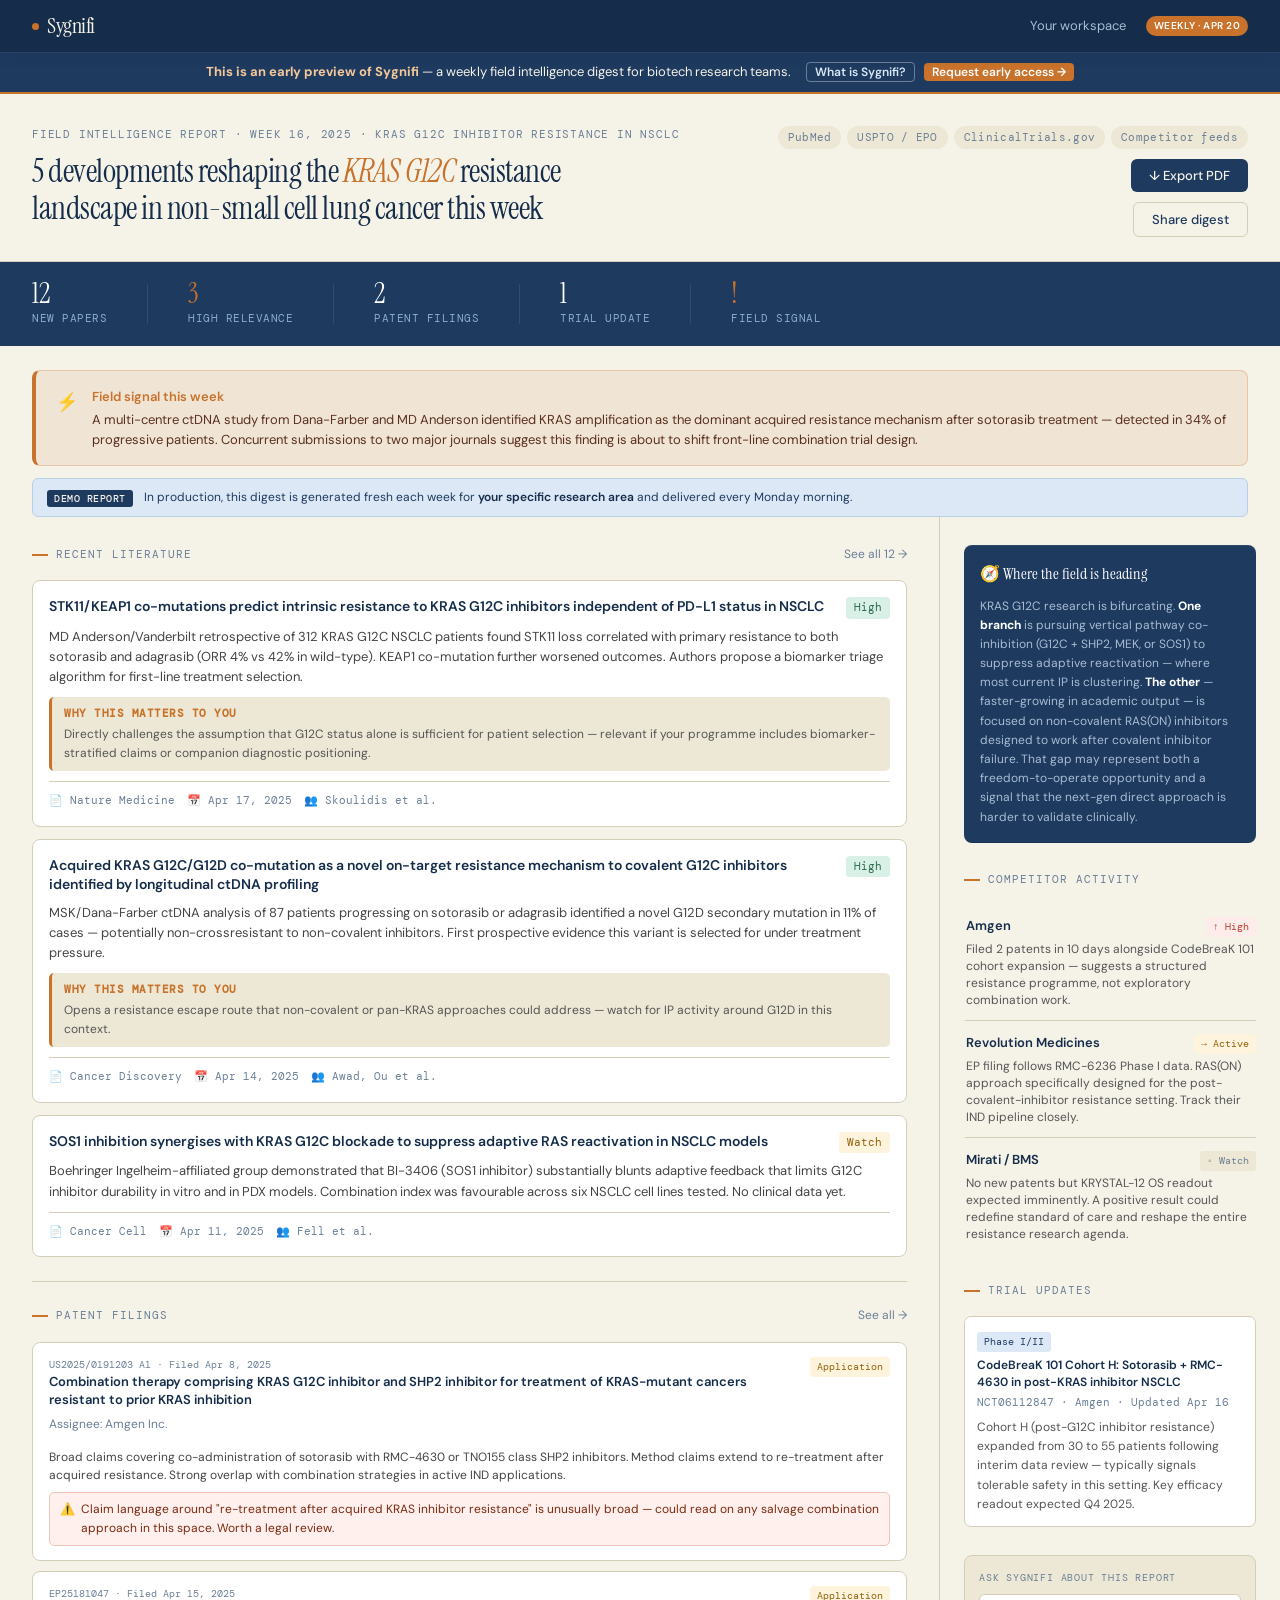
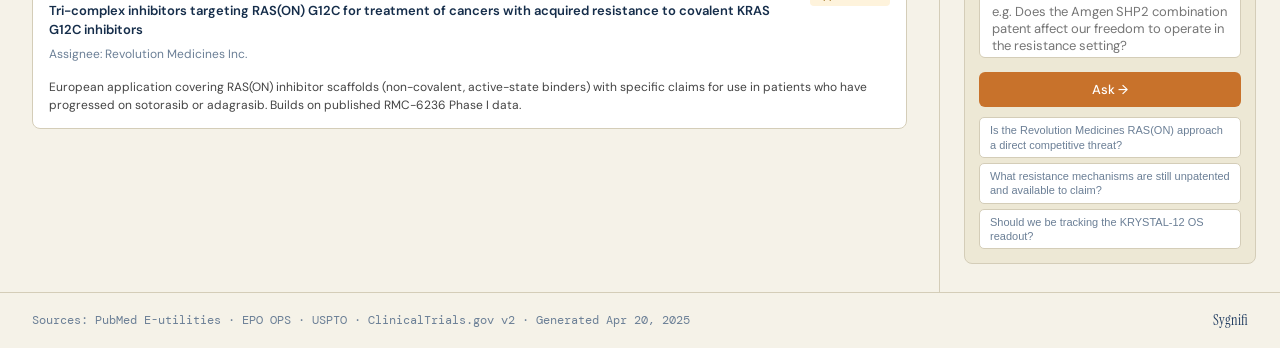
==== commit ca896dd5: "Polish UI, update content and demo messaging - Swap RUNX2 content for KRAS G12C resistance in NSCLC " ====
--- a/index.html
+++ b/index.html
@@ -113,10 +113,21 @@
     font-weight: 600;
     margin-left: 6px;
     cursor: pointer;
-    transition: opacity 0.15s;
+    transition: opacity 0.15s, background 0.15s;
   }
 
   .validation-banner em:hover { opacity: 0.85; }
+
+  .validation-banner em:first-of-type {
+    background: transparent;
+    border: 1px solid rgba(255,255,255,0.35);
+    color: #d8e8f5;
+  }
+
+  .validation-banner em:first-of-type:hover {
+    background: rgba(255,255,255,0.1);
+    opacity: 1;
+  }
 
   /* REPORT HEADER */
   .report-header {
@@ -270,6 +281,35 @@
 
   .signal-text p { font-size: 13px; color: #5a3020; line-height: 1.5; }
 
+  /* DEMO NOTICE */
+  .demo-notice {
+    margin: 12px 32px 0;
+    background: var(--blue-light);
+    border: 1px solid #b8cfe8;
+    border-radius: 6px;
+    padding: 9px 14px;
+    font-size: 12px;
+    color: var(--ink);
+    line-height: 1.5;
+  }
+
+  .demo-notice strong { color: var(--ink-deep); font-weight: 600; }
+
+  .demo-tag {
+    display: inline-block;
+    font-family: 'DM Mono', monospace;
+    font-size: 10px;
+    font-weight: 500;
+    text-transform: uppercase;
+    letter-spacing: 0.5px;
+    background: var(--ink);
+    color: var(--paper);
+    padding: 1px 7px;
+    border-radius: 3px;
+    margin-right: 8px;
+    vertical-align: middle;
+  }
+
   /* MAIN GRID */
   .main-grid {
     display: grid;
@@ -321,14 +361,19 @@
     padding: 16px;
     margin-bottom: 12px;
     background: white;
-    transition: box-shadow 0.2s, transform 0.2s;
-    animation: fadeUp 0.4s ease both;
-  }
-
-  .paper-card:hover { box-shadow: 0 6px 20px rgba(30,58,95,0.1); transform: translateY(-1px); }
-  .paper-card:nth-child(1) { animation-delay: 0.2s; }
-  .paper-card:nth-child(2) { animation-delay: 0.3s; }
-  .paper-card:nth-child(3) { animation-delay: 0.4s; }
+    transition: box-shadow 0.25s ease, transform 0.25s ease, border-color 0.25s ease;
+    animation: fadeUp 0.5s cubic-bezier(0.22, 1, 0.36, 1) both;
+  }
+
+  .paper-card:hover {
+    box-shadow: 0 2px 4px rgba(30,58,95,0.04), 0 8px 24px rgba(30,58,95,0.1);
+    transform: translateY(-2px);
+    border-color: #c0b8a0;
+  }
+
+  .paper-card:nth-child(1) { animation-delay: 0.15s; }
+  .paper-card:nth-child(2) { animation-delay: 0.25s; }
+  .paper-card:nth-child(3) { animation-delay: 0.35s; }
 
   .paper-top {
     display: flex;
@@ -361,6 +406,9 @@
     font-size: 11px;
     color: var(--muted);
     font-family: 'DM Mono', monospace;
+    border-top: 1px solid var(--border);
+    padding-top: 10px;
+    margin-top: 10px;
   }
 
   .why-matters {
@@ -370,8 +418,12 @@
     font-size: 12px;
     color: #555;
     margin-top: 8px;
+    margin-bottom: 10px;
     border-left: 3px solid var(--accent);
-  }
+    transition: background 0.2s;
+  }
+
+  .paper-card:hover .why-matters { background: #e8e2cc; }
 
   .why-matters strong {
     color: var(--accent);
@@ -390,11 +442,15 @@
     padding: 14px 16px;
     margin-bottom: 10px;
     background: white;
-    animation: fadeUp 0.4s ease both;
-    transition: box-shadow 0.2s, transform 0.2s;
-  }
-
-  .patent-card:hover { box-shadow: 0 4px 14px rgba(30,58,95,0.09); transform: translateY(-1px); }
+    animation: fadeUp 0.5s cubic-bezier(0.22, 1, 0.36, 1) both;
+    transition: box-shadow 0.25s ease, transform 0.25s ease, border-color 0.25s ease;
+  }
+
+  .patent-card:hover {
+    box-shadow: 0 2px 4px rgba(30,58,95,0.04), 0 6px 18px rgba(30,58,95,0.09);
+    transform: translateY(-2px);
+    border-color: #c0b8a0;
+  }
 
   .patent-card:nth-child(1) { animation-delay: 0.25s; }
   .patent-card:nth-child(2) { animation-delay: 0.35s; }
@@ -439,6 +495,12 @@
     border-radius: 8px;
     padding: 16px;
     margin-bottom: 28px;
+    box-shadow: inset 0 1px 0 rgba(255,255,255,0.07), inset 0 -1px 0 rgba(0,0,0,0.15);
+    transition: box-shadow 0.25s ease;
+  }
+
+  .field-pulse:hover {
+    box-shadow: inset 0 1px 0 rgba(255,255,255,0.1), inset 0 -1px 0 rgba(0,0,0,0.15), 0 4px 16px rgba(21,45,74,0.2);
   }
 
   .pulse-title {
@@ -456,11 +518,19 @@
 
   /* COMPETITOR */
   .competitor-item {
-    padding: 12px 0;
+    padding: 12px 0 12px 0;
     border-bottom: 1px solid var(--border);
     display: flex;
     flex-direction: column;
     gap: 4px;
+    border-left: 2px solid transparent;
+    padding-left: 0;
+    transition: border-color 0.2s ease, padding-left 0.2s ease;
+  }
+
+  .competitor-item:hover {
+    border-left-color: var(--accent);
+    padding-left: 10px;
   }
 
   .competitor-item:last-child { border-bottom: none; }
@@ -487,10 +557,14 @@
     border-radius: 7px;
     margin-bottom: 8px;
     background: white;
-    transition: box-shadow 0.2s, transform 0.2s;
-  }
-
-  .trial-item:hover { box-shadow: 0 3px 10px rgba(30,58,95,0.08); transform: translateY(-1px); }
+    transition: box-shadow 0.25s ease, transform 0.25s ease, border-color 0.25s ease;
+  }
+
+  .trial-item:hover {
+    box-shadow: 0 2px 4px rgba(30,58,95,0.04), 0 6px 16px rgba(30,58,95,0.08);
+    transform: translateY(-2px);
+    border-color: #c0b8a0;
+  }
 
   .trial-phase {
     font-family: 'DM Mono', monospace;
@@ -790,7 +864,7 @@
   }
 
   @keyframes fadeUp {
-    from { opacity: 0; transform: translateY(12px); }
+    from { opacity: 0; transform: translateY(10px); }
     to { opacity: 1; transform: translateY(0); }
   }
 
@@ -852,6 +926,7 @@
     .summary-num { font-size: 22px; }
 
     .signal-banner { margin: 16px 16px 0; }
+    .demo-notice { margin: 10px 16px 0; }
 
     .main-grid {
       display: block;
@@ -914,7 +989,7 @@
         </div>
         <div class="signup-field">
           <label class="signup-label" for="signup-research">What are you working on? <span style="color:var(--border)">(optional)</span></label>
-          <input class="signup-input" id="signup-research" name="research_area" type="text" placeholder="e.g. RUNX2 signalling in osteosarcoma" />
+          <input class="signup-input" id="signup-research" name="research_area" type="text" placeholder="e.g. KRAS G12C inhibitor resistance in NSCLC" />
         </div>
         <button class="signup-submit" type="submit" id="signup-btn">Request access →</button>
       </form>
@@ -940,6 +1015,21 @@
   </div>
 </div>
 
+<!-- WHAT IS SYGNIFI MODAL -->
+<div class="modal-overlay" id="modal-what">
+  <div class="modal">
+    <div class="modal-icon">🧭</div>
+    <div class="modal-title">Your team shouldn't need a dedicated analyst to know what's happening in their field</div>
+    <div class="modal-body">
+      <p style="margin-bottom:12px">Operations and science leads at early-stage biotechs spend hours each week manually tracking papers, patents, and competitor moves. Or worse, they don't track them at all. Important signals get missed. Decisions get made on stale context.</p>
+      <p style="margin-bottom:12px">Sygnifi monitors PubMed, patent databases, clinical trial registries, and competitor signals automatically, then delivers a weekly digest contextualised to your specific research area. An AI layer lets you ask questions directly about what's surfaced, so you can focus on what actually matters: the science.</p>
+      <p>This is an early demo. If something you'd want isn't here yet, we'd love to hear about it. We're building in the open and want the people using it to shape what gets built first.</p>
+    </div>
+    <button class="modal-close" onclick="closeModal('modal-what'); openModal('modal-signup')">Request early access →</button>
+    <button class="modal-close" style="margin-top:8px; background: transparent; border: 1px solid var(--border); color: var(--ink);" onclick="closeModal('modal-what')">Back to report</button>
+  </div>
+</div>
+
 <!-- TOP BAR -->
 <div class="topbar">
   <div class="logo">
@@ -954,7 +1044,8 @@
 
 <!-- VALIDATION BANNER -->
 <div class="validation-banner">
-  <strong>This is an early preview of Sygnifi</strong> — a weekly field intelligence digest for cancer research teams. &nbsp;
+  <strong>This is an early preview of Sygnifi</strong> — a weekly field intelligence digest for biotech research teams. &nbsp;
+  <em onclick="openModal('modal-what')">What is Sygnifi?</em>
   <em onclick="openModal('modal-signup')">Request early access →</em>
 </div>
 
@@ -1013,6 +1104,12 @@
     <strong>Field signal this week</strong>
     <p>A multi-centre ctDNA study from Dana-Farber and MD Anderson identified KRAS amplification as the dominant acquired resistance mechanism after sotorasib treatment — detected in 34% of progressive patients. Concurrent submissions to two major journals suggest this finding is about to shift front-line combination trial design.</p>
   </div>
+</div>
+
+<!-- DEMO NOTICE -->
+<div class="demo-notice">
+  <span class="demo-tag">Demo report</span>
+  In production, this digest is generated fresh each week for <strong>your specific research area</strong> and delivered every Monday morning.
 </div>
 
 <!-- MAIN GRID -->
@@ -1249,7 +1346,7 @@
   const REPORT_CONTEXT = `You are Sygnifi, a field intelligence assistant for early-stage cancer research teams.
 You are answering questions about a specific weekly report. Here is the full content of this week's report:
 
-STRICT SCOPE RULE: If the user's question is not related to the content of this report, the research area (RUNX2, cancer biology, patents, clinical trials, competitor activity), or scientific research generally, respond with exactly: "I can only answer questions about this report and the research it covers." Do not answer off-topic questions under any circumstances.
+BEHAVIOUR: You are a helpful field intelligence assistant. Answer genuine science questions openly and helpfully. For questions completely unrelated to science, research, or biotech, respond briefly and redirect to the report. If asked about features not visible in this demo, respond warmly: "This is an early demo — that functionality is on the roadmap. If it matters to you, mention it when you request access and it'll help shape what gets built first." Never refuse science questions.
 
 RESEARCH AREA: KRAS G12C Inhibitor Resistance in NSCLC
 
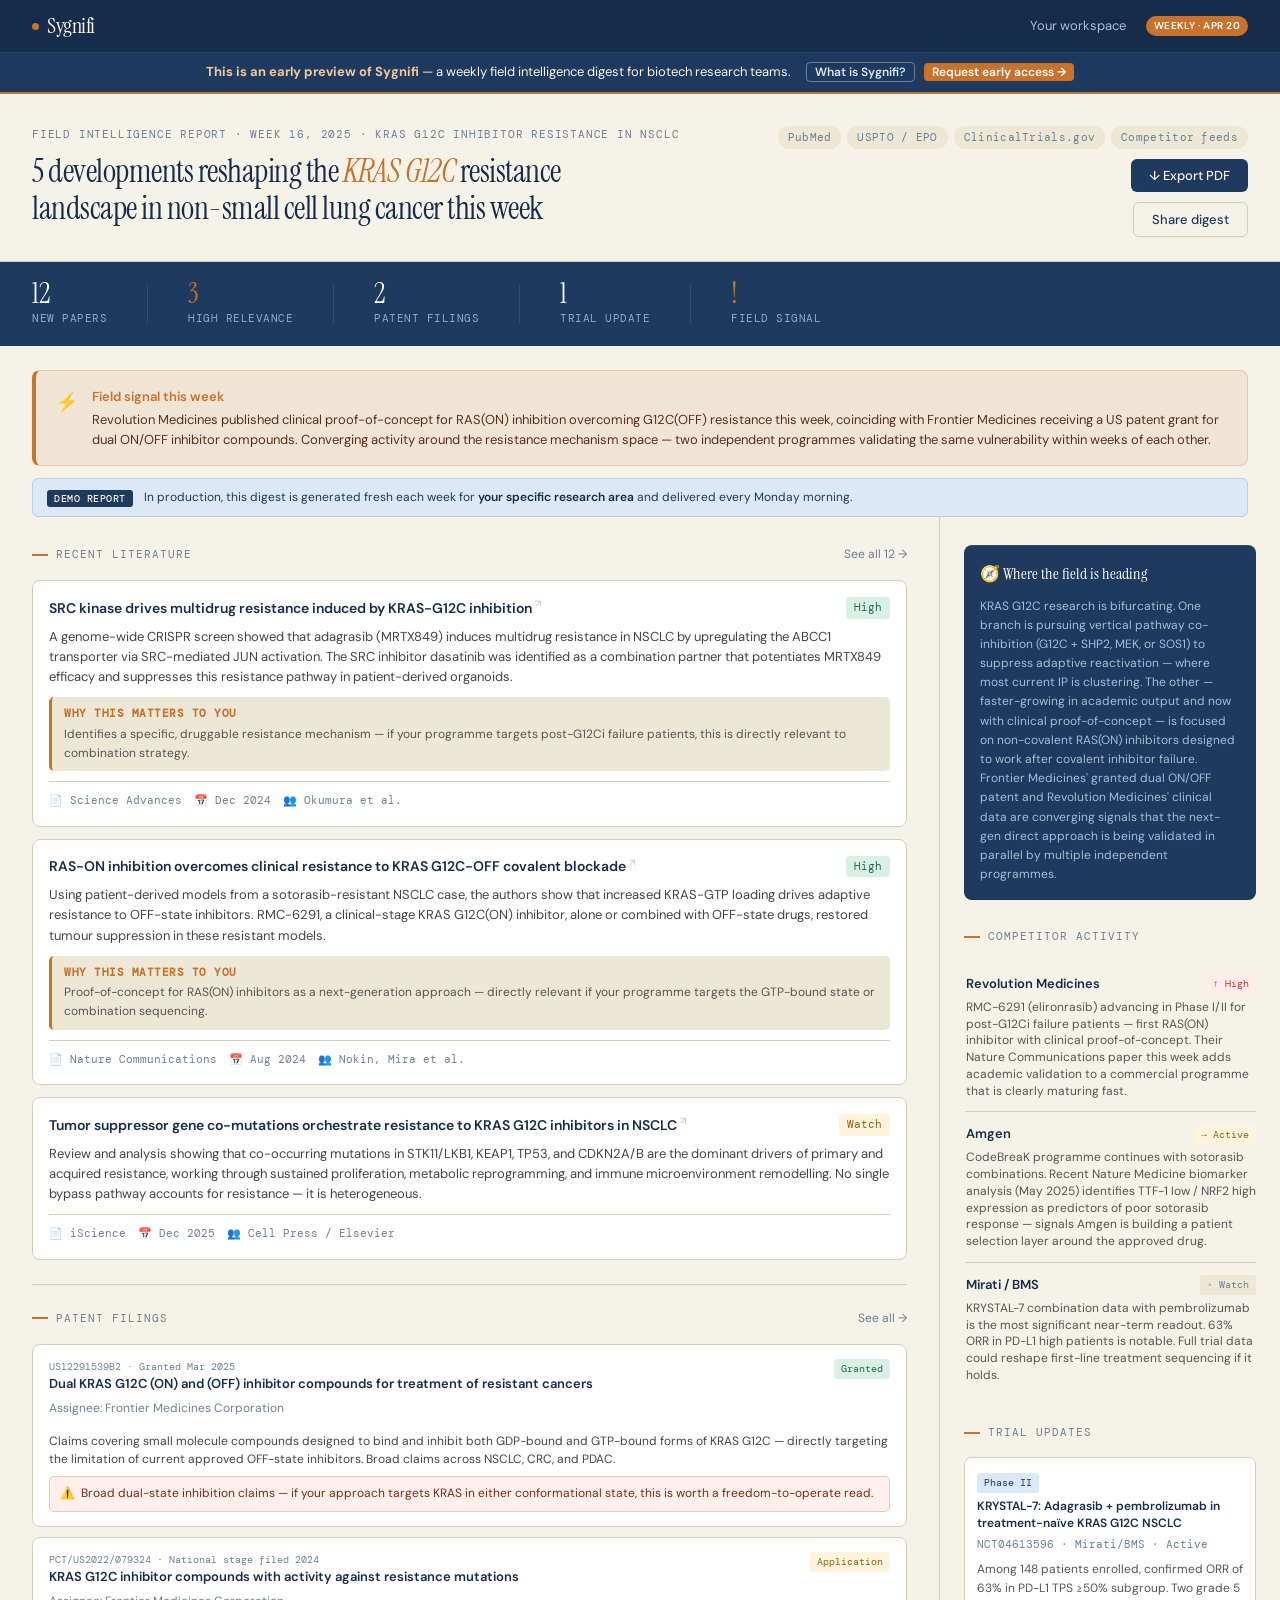
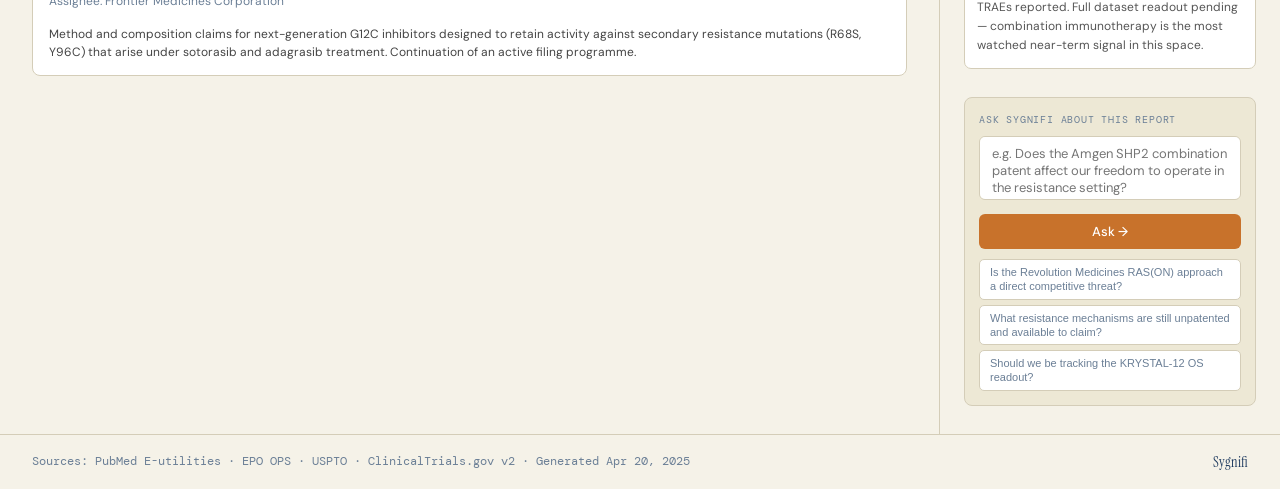
==== commit c880f239: "Replace mock content with real data and improve link affordance Swaps all placeholder papers, patent" ====
--- a/index.html
+++ b/index.html
@@ -385,6 +385,18 @@
 
   .paper-title { font-size: 14px; font-weight: 600; line-height: 1.4; flex: 1; color: var(--ink-deep); }
 
+  .paper-title a { color: inherit; text-decoration: none; transition: color 0.15s; }
+  .paper-title a:hover { color: var(--accent); }
+  .paper-title a::after {
+    content: ' ↗';
+    font-size: 10px;
+    font-weight: 500;
+    color: var(--border);
+    vertical-align: super;
+    transition: color 0.15s;
+  }
+  .paper-title a:hover::after { color: var(--accent); }
+
   .relevance-badge {
     font-size: 11px;
     font-family: 'DM Mono', monospace;
@@ -1102,7 +1114,7 @@
   <div class="signal-icon">⚡</div>
   <div class="signal-text">
     <strong>Field signal this week</strong>
-    <p>A multi-centre ctDNA study from Dana-Farber and MD Anderson identified KRAS amplification as the dominant acquired resistance mechanism after sotorasib treatment — detected in 34% of progressive patients. Concurrent submissions to two major journals suggest this finding is about to shift front-line combination trial design.</p>
+    <p>Revolution Medicines published clinical proof-of-concept for RAS(ON) inhibition overcoming G12C(OFF) resistance this week, coinciding with Frontier Medicines receiving a US patent grant for dual ON/OFF inhibitor compounds. Converging activity around the resistance mechanism space — two independent programmes validating the same vulnerability within weeks of each other.</p>
   </div>
 </div>
 
@@ -1124,54 +1136,54 @@
 
     <div class="paper-card">
       <div class="paper-top">
-        <div class="paper-title">STK11/KEAP1 co-mutations predict intrinsic resistance to KRAS G12C inhibitors independent of PD-L1 status in NSCLC</div>
+        <div class="paper-title"><a href="https://www.science.org/doi/10.1126/sciadv.adq4274" target="_blank" rel="noopener">SRC kinase drives multidrug resistance induced by KRAS-G12C inhibition</a></div>
         <span class="relevance-badge rel-high">High</span>
       </div>
       <div class="paper-summary">
-        MD Anderson/Vanderbilt retrospective of 312 KRAS G12C NSCLC patients found STK11 loss correlated with primary resistance to both sotorasib and adagrasib (ORR 4% vs 42% in wild-type). KEAP1 co-mutation further worsened outcomes. Authors propose a biomarker triage algorithm for first-line treatment selection.
+        A genome-wide CRISPR screen showed that adagrasib (MRTX849) induces multidrug resistance in NSCLC by upregulating the ABCC1 transporter via SRC-mediated JUN activation. The SRC inhibitor dasatinib was identified as a combination partner that potentiates MRTX849 efficacy and suppresses this resistance pathway in patient-derived organoids.
       </div>
       <div class="why-matters">
         <strong>Why this matters to you</strong>
-        Directly challenges the assumption that G12C status alone is sufficient for patient selection — relevant if your programme includes biomarker-stratified claims or companion diagnostic positioning.
+        Identifies a specific, druggable resistance mechanism — if your programme targets post-G12Ci failure patients, this is directly relevant to combination strategy.
       </div>
       <div class="paper-footer">
-        <span>📄 Nature Medicine</span>
-        <span>📅 Apr 17, 2025</span>
-        <span>👥 Skoulidis et al.</span>
+        <span>📄 Science Advances</span>
+        <span>📅 Dec 2024</span>
+        <span>👥 Okumura et al.</span>
       </div>
     </div>
 
     <div class="paper-card">
       <div class="paper-top">
-        <div class="paper-title">Acquired KRAS G12C/G12D co-mutation as a novel on-target resistance mechanism to covalent G12C inhibitors identified by longitudinal ctDNA profiling</div>
+        <div class="paper-title"><a href="https://www.nature.com/articles/s41467-024-51828-2" target="_blank" rel="noopener">RAS-ON inhibition overcomes clinical resistance to KRAS G12C-OFF covalent blockade</a></div>
         <span class="relevance-badge rel-high">High</span>
       </div>
       <div class="paper-summary">
-        MSK/Dana-Farber ctDNA analysis of 87 patients progressing on sotorasib or adagrasib identified a novel G12D secondary mutation in 11% of cases — potentially non-crossresistant to non-covalent inhibitors. First prospective evidence this variant is selected for under treatment pressure.
+        Using patient-derived models from a sotorasib-resistant NSCLC case, the authors show that increased KRAS-GTP loading drives adaptive resistance to OFF-state inhibitors. RMC-6291, a clinical-stage KRAS G12C(ON) inhibitor, alone or combined with OFF-state drugs, restored tumour suppression in these resistant models.
       </div>
       <div class="why-matters">
         <strong>Why this matters to you</strong>
-        Opens a resistance escape route that non-covalent or pan-KRAS approaches could address — watch for IP activity around G12D in this context.
+        Proof-of-concept for RAS(ON) inhibitors as a next-generation approach — directly relevant if your programme targets the GTP-bound state or combination sequencing.
       </div>
       <div class="paper-footer">
-        <span>📄 Cancer Discovery</span>
-        <span>📅 Apr 14, 2025</span>
-        <span>👥 Awad, Ou et al.</span>
+        <span>📄 Nature Communications</span>
+        <span>📅 Aug 2024</span>
+        <span>👥 Nokin, Mira et al.</span>
       </div>
     </div>
 
     <div class="paper-card">
       <div class="paper-top">
-        <div class="paper-title">SOS1 inhibition synergises with KRAS G12C blockade to suppress adaptive RAS reactivation in NSCLC models</div>
+        <div class="paper-title"><a href="https://www.cell.com/iscience/fulltext/S2589-0042(25)02690-2" target="_blank" rel="noopener">Tumor suppressor gene co-mutations orchestrate resistance to KRAS G12C inhibitors in NSCLC</a></div>
         <span class="relevance-badge rel-med">Watch</span>
       </div>
       <div class="paper-summary">
-        Boehringer Ingelheim-affiliated group demonstrated that BI-3406 (SOS1 inhibitor) substantially blunts adaptive feedback that limits G12C inhibitor durability in vitro and in PDX models. Combination index was favourable across six NSCLC cell lines tested. No clinical data yet.
+        Review and analysis showing that co-occurring mutations in STK11/LKB1, KEAP1, TP53, and CDKN2A/B are the dominant drivers of primary and acquired resistance, working through sustained proliferation, metabolic reprogramming, and immune microenvironment remodelling. No single bypass pathway accounts for resistance — it is heterogeneous.
       </div>
       <div class="paper-footer">
-        <span>📄 Cancer Cell</span>
-        <span>📅 Apr 11, 2025</span>
-        <span>👥 Fell et al.</span>
+        <span>📄 iScience</span>
+        <span>📅 Dec 2025</span>
+        <span>👥 Cell Press / Elsevier</span>
       </div>
     </div>
 
@@ -1185,31 +1197,31 @@
     <div class="patent-card">
       <div class="patent-top">
         <div>
-          <div class="patent-id">US2025/0191203 A1 · Filed Apr 8, 2025</div>
-          <div class="patent-title">Combination therapy comprising KRAS G12C inhibitor and SHP2 inhibitor for treatment of KRAS-mutant cancers resistant to prior KRAS inhibition</div>
-          <div class="patent-assignee">Assignee: Amgen Inc.</div>
+          <div class="patent-id">US12291539B2 · Granted Mar 2025</div>
+          <div class="patent-title">Dual KRAS G12C (ON) and (OFF) inhibitor compounds for treatment of resistant cancers</div>
+          <div class="patent-assignee">Assignee: Frontier Medicines Corporation</div>
         </div>
-        <span class="patent-status status-filed">Application</span>
+        <span class="patent-status status-granted">Granted</span>
       </div>
       <div class="patent-summary">
-        Broad claims covering co-administration of sotorasib with RMC-4630 or TNO155 class SHP2 inhibitors. Method claims extend to re-treatment after acquired resistance. Strong overlap with combination strategies in active IND applications.
+        Claims covering small molecule compounds designed to bind and inhibit both GDP-bound and GTP-bound forms of KRAS G12C — directly targeting the limitation of current approved OFF-state inhibitors. Broad claims across NSCLC, CRC, and PDAC.
       </div>
       <div class="conflict-flag">
-        ⚠️ <span>Claim language around "re-treatment after acquired KRAS inhibitor resistance" is unusually broad — could read on any salvage combination approach in this space. Worth a legal review.</span>
+        ⚠️ <span>Broad dual-state inhibition claims — if your approach targets KRAS in either conformational state, this is worth a freedom-to-operate read.</span>
       </div>
     </div>
 
     <div class="patent-card">
       <div class="patent-top">
         <div>
-          <div class="patent-id">EP25181047 · Filed Apr 15, 2025</div>
-          <div class="patent-title">Tri-complex inhibitors targeting RAS(ON) G12C for treatment of cancers with acquired resistance to covalent KRAS G12C inhibitors</div>
-          <div class="patent-assignee">Assignee: Revolution Medicines Inc.</div>
+          <div class="patent-id">PCT/US2022/079324 · National stage filed 2024</div>
+          <div class="patent-title">KRAS G12C inhibitor compounds with activity against resistance mutations</div>
+          <div class="patent-assignee">Assignee: Frontier Medicines Corporation</div>
         </div>
         <span class="patent-status status-filed">Application</span>
       </div>
       <div class="patent-summary">
-        European application covering RAS(ON) inhibitor scaffolds (non-covalent, active-state binders) with specific claims for use in patients who have progressed on sotorasib or adagrasib. Builds on published RMC-6236 Phase I data.
+        Method and composition claims for next-generation G12C inhibitors designed to retain activity against secondary resistance mutations (R68S, Y96C) that arise under sotorasib and adagrasib treatment. Continuation of an active filing programme.
       </div>
     </div>
 
@@ -1221,7 +1233,7 @@
     <div class="field-pulse side-section">
       <div class="pulse-title">🧭 Where the field is heading</div>
       <div class="pulse-body">
-        KRAS G12C research is bifurcating. <strong>One branch</strong> is pursuing vertical pathway co-inhibition (G12C + SHP2, MEK, or SOS1) to suppress adaptive reactivation — where most current IP is clustering. <strong>The other</strong> — faster-growing in academic output — is focused on non-covalent RAS(ON) inhibitors designed to work after covalent inhibitor failure. That gap may represent both a freedom-to-operate opportunity and a signal that the next-gen direct approach is harder to validate clinically.
+        KRAS G12C research is bifurcating. One branch is pursuing vertical pathway co-inhibition (G12C + SHP2, MEK, or SOS1) to suppress adaptive reactivation — where most current IP is clustering. The other — faster-growing in academic output and now with clinical proof-of-concept — is focused on non-covalent RAS(ON) inhibitors designed to work after covalent inhibitor failure. Frontier Medicines' granted dual ON/OFF patent and Revolution Medicines' clinical data are converging signals that the next-gen direct approach is being validated in parallel by multiple independent programmes.
       </div>
     </div>
 
@@ -1231,24 +1243,24 @@
       </div>
       <div class="competitor-item">
         <div class="comp-header">
-          <div class="comp-name">Amgen</div>
+          <div class="comp-name">Revolution Medicines</div>
           <span class="comp-activity activity-high">↑ High</span>
         </div>
-        <div class="comp-detail">Filed 2 patents in 10 days alongside CodeBreaK 101 cohort expansion — suggests a structured resistance programme, not exploratory combination work.</div>
+        <div class="comp-detail">RMC-6291 (elironrasib) advancing in Phase I/II for post-G12Ci failure patients — first RAS(ON) inhibitor with clinical proof-of-concept. Their Nature Communications paper this week adds academic validation to a commercial programme that is clearly maturing fast.</div>
       </div>
       <div class="competitor-item">
         <div class="comp-header">
-          <div class="comp-name">Revolution Medicines</div>
+          <div class="comp-name">Amgen</div>
           <span class="comp-activity activity-med">→ Active</span>
         </div>
-        <div class="comp-detail">EP filing follows RMC-6236 Phase I data. RAS(ON) approach specifically designed for the post-covalent-inhibitor resistance setting. Track their IND pipeline closely.</div>
+        <div class="comp-detail">CodeBreaK programme continues with sotorasib combinations. Recent Nature Medicine biomarker analysis (May 2025) identifies TTF-1 low / NRF2 high expression as predictors of poor sotorasib response — signals Amgen is building a patient selection layer around the approved drug.</div>
       </div>
       <div class="competitor-item">
         <div class="comp-header">
           <div class="comp-name">Mirati / BMS</div>
           <span class="comp-activity activity-low">◦ Watch</span>
         </div>
-        <div class="comp-detail">No new patents but KRYSTAL-12 OS readout expected imminently. A positive result could redefine standard of care and reshape the entire resistance research agenda.</div>
+        <div class="comp-detail">KRYSTAL-7 combination data with pembrolizumab is the most significant near-term readout. 63% ORR in PD-L1 high patients is notable. Full trial data could reshape first-line treatment sequencing if it holds.</div>
       </div>
     </div>
 
@@ -1257,10 +1269,10 @@
         <div class="section-title">Trial Updates</div>
       </div>
       <div class="trial-item">
-        <span class="trial-phase">Phase I/II</span>
-        <div class="trial-title">CodeBreaK 101 Cohort H: Sotorasib + RMC-4630 in post-KRAS inhibitor NSCLC</div>
-        <div class="trial-meta">NCT06112847 · Amgen · Updated Apr 16</div>
-        <div style="margin-top: 6px; font-size: 12px; color: #555;">Cohort H (post-G12C inhibitor resistance) expanded from 30 to 55 patients following interim data review — typically signals tolerable safety in this setting. Key efficacy readout expected Q4 2025.</div>
+        <span class="trial-phase">Phase II</span>
+        <div class="trial-title">KRYSTAL-7: Adagrasib + pembrolizumab in treatment-naïve KRAS G12C NSCLC</div>
+        <div class="trial-meta">NCT04613596 · Mirati/BMS · Active</div>
+        <div style="margin-top: 6px; font-size: 12px; color: #555;">Among 148 patients enrolled, confirmed ORR of 63% in PD-L1 TPS ≥50% subgroup. Two grade 5 TRAEs reported. Full dataset readout pending — combination immunotherapy is the most watched near-term signal in this space.</div>
       </div>
     </div>
 
@@ -1350,29 +1362,29 @@
 
 RESEARCH AREA: KRAS G12C Inhibitor Resistance in NSCLC
 
-FIELD SIGNAL: A multi-centre ctDNA study from Dana-Farber and MD Anderson identified KRAS amplification as the dominant acquired resistance mechanism after sotorasib treatment — detected in 34% of progressive patients. Concurrent submissions to two major journals suggest this finding is about to shift front-line combination trial design.
+FIELD SIGNAL: Revolution Medicines published clinical proof-of-concept for RAS(ON) inhibition overcoming G12C(OFF) resistance this week, coinciding with Frontier Medicines receiving a US patent grant for dual ON/OFF inhibitor compounds. Converging activity around the resistance mechanism space — two independent programmes validating the same vulnerability within weeks of each other.
 
 PAPERS THIS WEEK:
-1. "STK11/KEAP1 co-mutations predict intrinsic resistance to KRAS G12C inhibitors independent of PD-L1 status in NSCLC" — Nature Medicine, Apr 17. MD Anderson/Vanderbilt retrospective of 312 patients. STK11 loss: ORR 4% vs 42% in wild-type. KEAP1 co-mutation further worsened outcomes. Biomarker triage algorithm proposed for first-line selection. Relevance: HIGH.
-
-2. "Acquired KRAS G12C/G12D co-mutation as a novel on-target resistance mechanism to covalent G12C inhibitors identified by longitudinal ctDNA profiling" — Cancer Discovery, Apr 14. MSK/Dana-Farber ctDNA analysis of 87 patients. Novel G12D secondary mutation in 11% of progressors — potentially non-crossresistant to non-covalent inhibitors. Relevance: HIGH.
-
-3. "SOS1 inhibition synergises with KRAS G12C blockade to suppress adaptive RAS reactivation in NSCLC models" — Cancer Cell, Apr 11. Boehringer Ingelheim group. BI-3406 (SOS1 inhibitor) blunts adaptive feedback limiting G12C inhibitor durability across 6 NSCLC cell lines and PDX models. No clinical data yet. Relevance: WATCH.
+1. "SRC kinase drives multidrug resistance induced by KRAS-G12C inhibition" — Science Advances, Dec 2024. Okumura et al. Genome-wide CRISPR screen showing adagrasib (MRTX849) induces multidrug resistance via ABCC1 transporter upregulation through SRC-mediated JUN activation. SRC inhibitor dasatinib potentiates MRTX849 in patient-derived organoids. DOI: 10.1126/sciadv.adq4274. Relevance: HIGH.
+
+2. "RAS-ON inhibition overcomes clinical resistance to KRAS G12C-OFF covalent blockade" — Nature Communications, Aug 2024. Nokin, Mira et al. Patient-derived models from sotorasib-resistant NSCLC show increased KRAS-GTP loading drives adaptive resistance to OFF-state inhibitors. RMC-6291 (clinical-stage KRAS G12C(ON) inhibitor), alone or combined with OFF-state drugs, restored tumour suppression in resistant models. Relevance: HIGH.
+
+3. "Tumor suppressor gene co-mutations orchestrate resistance to KRAS G12C inhibitors in NSCLC" — iScience, Dec 2025. Cell Press / Elsevier. Co-occurring mutations in STK11/LKB1, KEAP1, TP53, and CDKN2A/B are the dominant drivers of primary and acquired resistance via sustained proliferation, metabolic reprogramming, and immune microenvironment remodelling. Resistance is heterogeneous — no single bypass pathway dominates. Relevance: WATCH.
 
 PATENTS THIS WEEK:
-1. US2025/0191203 A1 — Amgen Inc., filed Apr 8. Combination of sotorasib + SHP2 inhibitor (RMC-4630/TNO155 class). Method claims extend to re-treatment after acquired resistance. CONFLICT FLAG: claim language around "re-treatment after acquired KRAS inhibitor resistance" is unusually broad — could read on any salvage combination approach in this space.
-
-2. EP25181047 — Revolution Medicines Inc., filed Apr 15. RAS(ON) tri-complex inhibitor scaffolds (non-covalent, active-state binders) with claims specific to use in patients who have progressed on sotorasib or adagrasib. Builds on RMC-6236 Phase I data.
+1. US12291539B2 — Frontier Medicines Corporation, granted Mar 2025. Dual KRAS G12C (ON) and (OFF) inhibitor compounds. Small molecules binding both GDP-bound and GTP-bound KRAS G12C. Broad claims across NSCLC, CRC, and PDAC. CONFLICT FLAG: broad dual-state inhibition claims — if your approach targets KRAS in either conformational state, this is worth a freedom-to-operate read.
+
+2. PCT/US2022/079324 — Frontier Medicines Corporation, national stage filed 2024. Next-generation G12C inhibitors retaining activity against secondary resistance mutations R68S and Y96C arising under sotorasib and adagrasib treatment. Continuation of an active filing programme.
 
 CLINICAL TRIALS:
-- NCT06112847: CodeBreaK 101 Cohort H (sotorasib + RMC-4630), Phase I/II, post-KRAS inhibitor NSCLC. Cohort expanded 30→55 patients. Key efficacy readout expected Q4 2025.
+- NCT04613596: KRYSTAL-7, adagrasib + pembrolizumab, Phase II, treatment-naïve KRAS G12C NSCLC. Mirati/BMS. 148 patients enrolled, confirmed ORR 63% in PD-L1 TPS ≥50% subgroup. Two grade 5 TRAEs. Full readout pending.
 
 COMPETITOR ACTIVITY:
-- Amgen: HIGH activity. 2 patents in 10 days + CodeBreaK 101 cohort expansion = structured resistance programme.
-- Revolution Medicines: ACTIVE. EP filing follows RMC-6236 Phase I data. RAS(ON) approach specifically targeting post-covalent-inhibitor resistance setting.
-- Mirati/BMS: WATCH. No new patents. KRYSTAL-12 OS readout expected imminently — if positive, could redefine standard of care and reshape resistance research agenda.
-
-FIELD DIRECTION: KRAS G12C research bifurcating — vertical pathway co-inhibition (G12C + SHP2/MEK/SOS1) to suppress adaptive reactivation vs non-covalent RAS(ON) inhibitors for post-resistance setting. Patent activity clusters around combination branch; academic momentum favours next-gen direct inhibition. Gap may represent freedom-to-operate opportunity or signal that next-gen approach is harder to validate clinically.
+- Revolution Medicines: HIGH activity. RMC-6291 (elironrasib) advancing in Phase I/II for post-G12Ci failure patients — first RAS(ON) inhibitor with clinical proof-of-concept. Nature Communications paper adds academic validation to a maturing commercial programme.
+- Amgen: ACTIVE. CodeBreaK programme continues with sotorasib combinations. Recent Nature Medicine biomarker analysis (May 2025) identifies TTF-1 low / NRF2 high as predictors of poor sotorasib response — patient selection layer being built around the approved drug.
+- Mirati/BMS: WATCH. KRYSTAL-7 combination data with pembrolizumab is the most significant near-term readout. 63% ORR in PD-L1 high patients is notable — full trial data could reshape first-line treatment sequencing.
+
+FIELD DIRECTION: KRAS G12C research bifurcating — vertical pathway co-inhibition (G12C + SHP2/MEK/SOS1) vs non-covalent RAS(ON) inhibitors for the post-resistance setting. Frontier Medicines' granted dual ON/OFF patent and Revolution Medicines' clinical data are converging signals that next-gen direct inhibition is being validated by multiple independent programmes simultaneously.
 
 Answer questions concisely and analytically. Be specific, cite the relevant papers/patents/signals from this report. Keep responses to 3–5 sentences unless the question requires more depth. You are speaking to a scientist or COO at an early-stage biotech company.`;
 
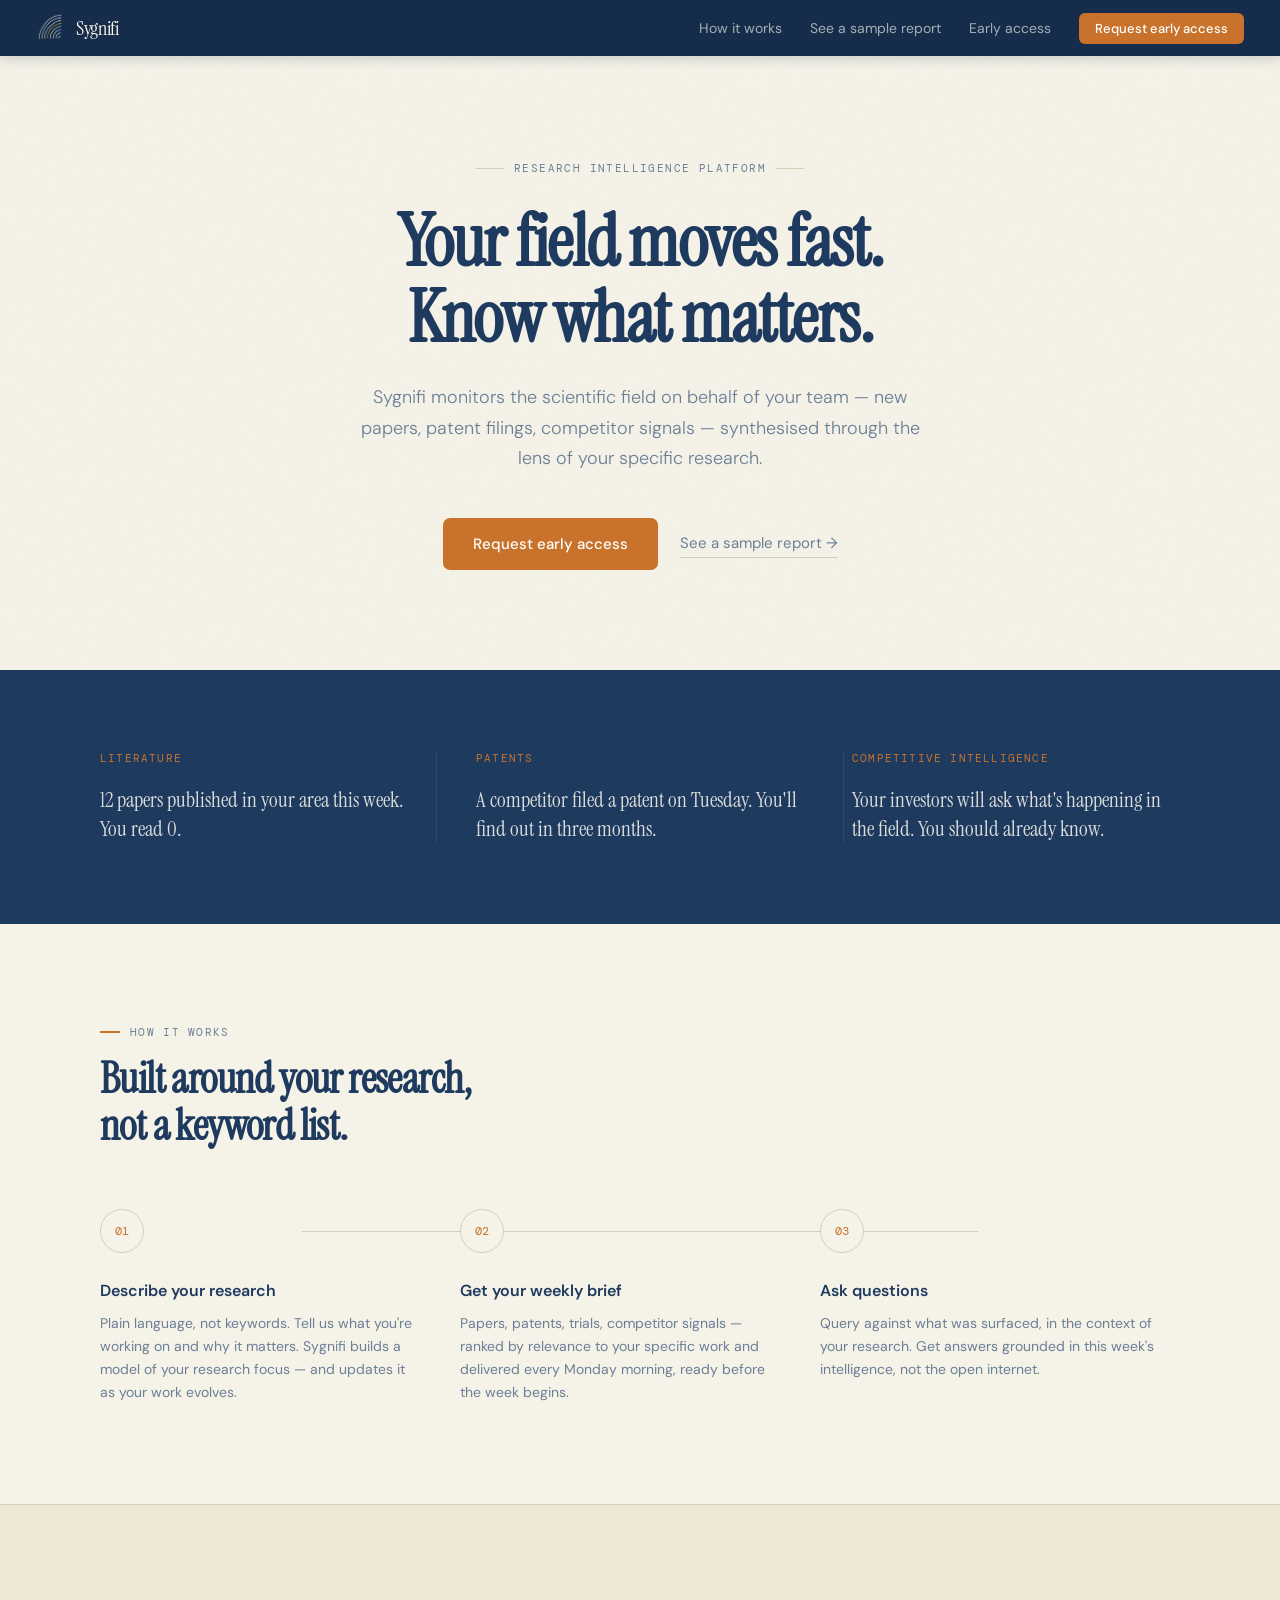
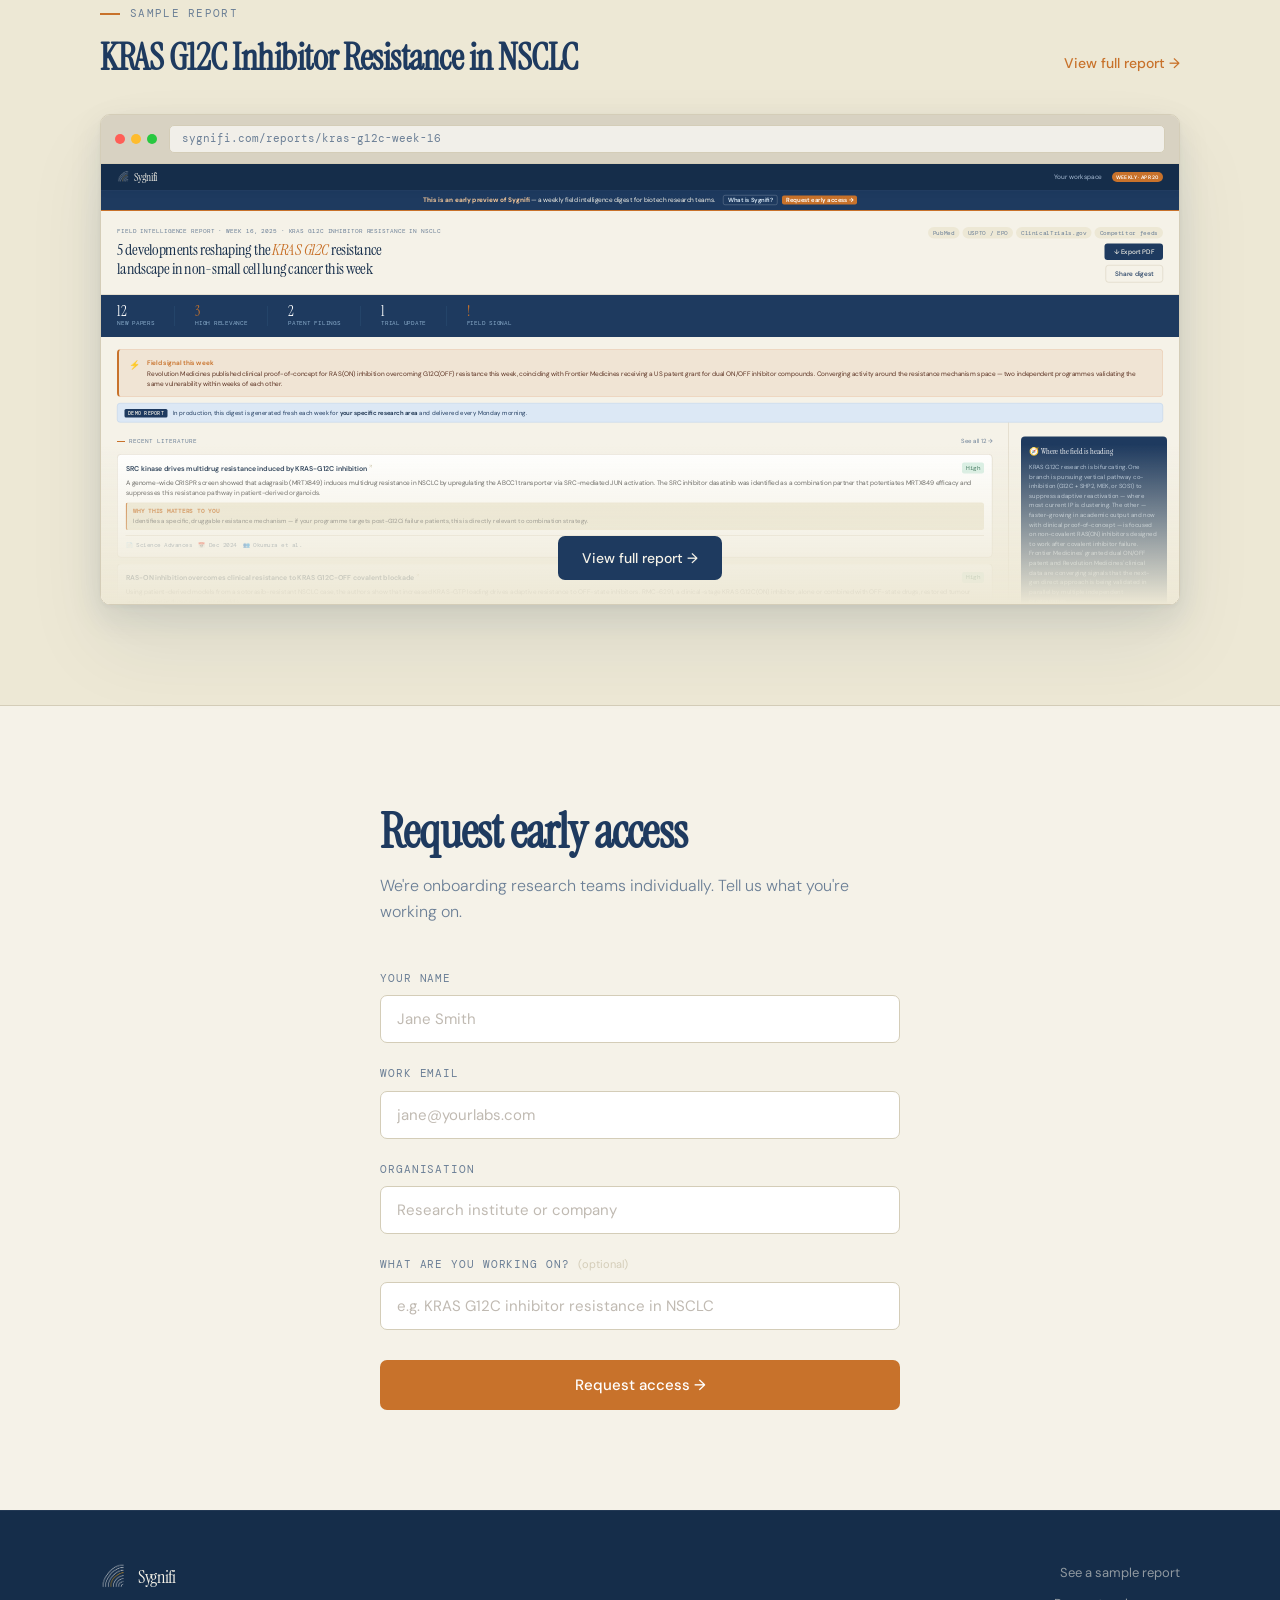
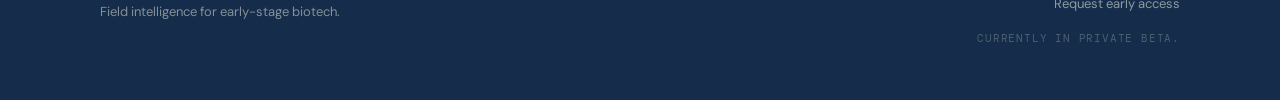
==== commit 0706a84b: "Add landing page, waitlist confirmation, and shared design system - New index.html landing page with" ====
--- a/index.html
+++ b/index.html
@@ -1,1444 +1,254 @@
 <!DOCTYPE html>
 <html lang="en">
 <head>
-<meta charset="UTF-8">
-<meta name="viewport" content="width=device-width, initial-scale=1.0">
-<title>Sygnifi — Field Intelligence Report</title>
-<link href="https://fonts.googleapis.com/css2?family=Instrument+Serif:ital@0;1&family=DM+Sans:wght@300;400;500;600&family=DM+Mono:wght@400;500&display=swap" rel="stylesheet">
-<style>
-  :root {
-    --ink: #1e3a5f;          /* Vandar Poel's Blue — replaces near-black */
-    --ink-deep: #152d4a;     /* deeper shade for topbar */
-    --paper: #f5f2e8;        /* Sulphur Yellow cream — unchanged */
-    --paper-dark: #ede8d5;
-    --accent: #c8722b;       /* Yellow Orange — shifted slightly warmer */
-    --accent-light: #f0e4d4;
-    --muted: #6b7f96;        /* blue-tinted muted */
-    --border: #d4cdb8;
-    --green: #2d6a4f;
-    --green-light: #d8f0e6;
-    --amber: #92610a;
-    --amber-light: #fef3dc;
-    --blue: #1e3a5f;
-    --blue-light: #dce8f5;
-  }
-
-  * { margin: 0; padding: 0; box-sizing: border-box; }
-
-  body {
-    background: var(--paper);
-    color: var(--ink);
-    font-family: 'DM Sans', sans-serif;
-    font-size: 14px;
-    line-height: 1.6;
-    min-height: 100vh;
-  }
-
-  /* TOP BAR */
-  .topbar {
-    background: var(--ink-deep);
-    color: var(--paper);
-    padding: 0 32px;
-    display: flex;
-    align-items: center;
-    justify-content: space-between;
-    height: 52px;
-    position: sticky;
-    top: 0;
-    z-index: 100;
-    box-shadow: 0 1px 0 rgba(255,255,255,0.05), 0 2px 12px rgba(21,45,74,0.22);
-  }
-
-  .logo {
-    font-family: 'Instrument Serif', serif;
-    font-size: 22px;
-    letter-spacing: -0.5px;
-    display: flex;
-    align-items: center;
-    gap: 8px;
-    color: var(--paper);
-  }
-
-  .logo-dot {
-    width: 7px;
-    height: 7px;
-    background: var(--accent);
-    border-radius: 50%;
-    display: inline-block;
-    animation: dot-glow 3s ease-in-out infinite;
-  }
-
-  .topbar-right {
-    display: flex;
-    align-items: center;
-    gap: 20px;
-    font-size: 13px;
-    color: #a8bcd4;
-  }
-
-  .badge-live {
-    background: var(--accent);
-    color: white;
-    font-size: 10px;
-    font-weight: 600;
-    padding: 2px 8px;
-    border-radius: 20px;
-    letter-spacing: 0.5px;
-    text-transform: uppercase;
-    animation: badge-pulse 2.8s ease-in-out infinite;
-  }
-
-  /* VALIDATION BANNER */
-  .validation-banner {
-    background: var(--ink);
-    color: var(--paper);
-    padding: 10px 32px;
-    text-align: center;
-    font-size: 13px;
-    line-height: 1.5;
-    border-bottom: 2px solid var(--accent);
-  }
-
-  .validation-banner strong {
-    color: #f5c89a;
-  }
-
-  .validation-banner em {
-    font-style: normal;
-    background: var(--accent);
-    color: white;
-    padding: 1px 8px;
-    border-radius: 4px;
-    font-size: 12px;
-    font-weight: 600;
-    margin-left: 6px;
-    cursor: pointer;
-    transition: opacity 0.15s, background 0.15s;
-  }
-
-  .validation-banner em:hover { opacity: 0.85; }
-
-  .validation-banner em:first-of-type {
-    background: transparent;
-    border: 1px solid rgba(255,255,255,0.35);
-    color: #d8e8f5;
-  }
-
-  .validation-banner em:first-of-type:hover {
-    background: rgba(255,255,255,0.1);
-    opacity: 1;
-  }
-
-  /* REPORT HEADER */
-  .report-header {
-    border-bottom: 1px solid var(--border);
-    padding: 32px 32px 24px;
-    display: flex;
-    justify-content: space-between;
-    align-items: flex-start;
-    gap: 24px;
-    animation: fadeUp 0.5s ease both;
-  }
-
-  .report-meta {
-    font-family: 'DM Mono', monospace;
-    font-size: 11px;
-    color: var(--muted);
-    text-transform: uppercase;
-    letter-spacing: 0.8px;
-    margin-bottom: 10px;
-  }
-
-  .report-title {
-    font-family: 'Instrument Serif', serif;
-    font-size: 32px;
-    line-height: 1.15;
-    letter-spacing: -0.5px;
-    max-width: 560px;
-    color: var(--ink-deep);
-  }
-
-  .report-title em {
-    color: var(--accent);
-    font-style: italic;
-  }
-
-  .report-actions {
-    display: flex;
-    flex-direction: column;
-    align-items: flex-end;
-    gap: 10px;
-    flex-shrink: 0;
-  }
-
-  .btn {
-    padding: 8px 18px;
-    border-radius: 6px;
-    font-size: 13px;
-    font-weight: 500;
-    cursor: pointer;
-    border: none;
-    font-family: 'DM Sans', sans-serif;
-    transition: opacity 0.15s, transform 0.15s, box-shadow 0.15s, background 0.15s;
-  }
-
-  .btn:hover { opacity: 0.9; transform: translateY(-1px); }
-
-  .btn-primary {
-    background: var(--ink);
-    color: var(--paper);
-  }
-
-  .btn-primary:hover { box-shadow: 0 4px 14px rgba(21,45,74,0.28); }
-
-  .btn-secondary {
-    background: transparent;
-    border: 1px solid var(--border);
-    color: var(--ink);
-  }
-
-  .btn-secondary:hover { background: var(--paper-dark); }
-
-  .coverage-tags {
-    display: flex;
-    gap: 6px;
-    flex-wrap: wrap;
-    justify-content: flex-end;
-  }
-
-  .tag {
-    font-size: 11px;
-    padding: 3px 10px;
-    border-radius: 20px;
-    font-family: 'DM Mono', monospace;
-    letter-spacing: 0.3px;
-  }
-
-  .tag-sources { background: var(--paper-dark); color: var(--muted); }
-
-  /* SUMMARY STRIP */
-  .summary-strip {
-    background: var(--ink);
-    color: var(--paper);
-    padding: 18px 32px;
-    display: flex;
-    gap: 40px;
-    animation: fadeUp 0.5s 0.1s ease both;
-  }
-
-  .summary-item {
-    display: flex;
-    flex-direction: column;
-    gap: 2px;
-  }
-
-  .summary-num {
-    font-family: 'Instrument Serif', serif;
-    font-size: 28px;
-    line-height: 1;
-    color: white;
-  }
-
-  .summary-num span { color: var(--accent); }
-
-  .summary-label {
-    font-size: 11px;
-    color: #8aadcc;
-    font-family: 'DM Mono', monospace;
-    text-transform: uppercase;
-    letter-spacing: 0.5px;
-  }
-
-  .summary-divider {
-    width: 1px;
-    background: #2a4f75;
-    margin: 4px 0;
-  }
-
-  /* SIGNAL BANNER */
-  .signal-banner {
-    margin: 24px 32px 0;
-    background: var(--accent-light);
-    border: 1px solid #e8c4a8;
-    border-left: 4px solid var(--accent);
-    border-radius: 8px;
-    padding: 16px 20px;
-    display: flex;
-    gap: 14px;
-    align-items: flex-start;
-    animation: fadeUp 0.5s 0.15s ease both;
-  }
-
-  .signal-icon { font-size: 18px; flex-shrink: 0; margin-top: 1px; }
-
-  .signal-text strong {
-    display: block;
-    font-size: 13px;
-    font-weight: 600;
-    color: var(--accent);
-    margin-bottom: 3px;
-  }
-
-  .signal-text p { font-size: 13px; color: #5a3020; line-height: 1.5; }
-
-  /* DEMO NOTICE */
-  .demo-notice {
-    margin: 12px 32px 0;
-    background: var(--blue-light);
-    border: 1px solid #b8cfe8;
-    border-radius: 6px;
-    padding: 9px 14px;
-    font-size: 12px;
-    color: var(--ink);
-    line-height: 1.5;
-  }
-
-  .demo-notice strong { color: var(--ink-deep); font-weight: 600; }
-
-  .demo-tag {
-    display: inline-block;
-    font-family: 'DM Mono', monospace;
-    font-size: 10px;
-    font-weight: 500;
-    text-transform: uppercase;
-    letter-spacing: 0.5px;
-    background: var(--ink);
-    color: var(--paper);
-    padding: 1px 7px;
-    border-radius: 3px;
-    margin-right: 8px;
-    vertical-align: middle;
-  }
-
-  /* MAIN GRID */
-  .main-grid {
-    display: grid;
-    grid-template-columns: 1fr 340px;
-    gap: 0;
-  }
-
-  .main-col {
-    padding: 28px 32px;
-    border-right: 1px solid var(--border);
-  }
-
-  .side-col { padding: 28px 24px; }
-
-  /* SECTION HEADERS */
-  .section-header {
-    display: flex;
-    align-items: center;
-    justify-content: space-between;
-    margin-bottom: 16px;
-  }
-
-  .section-title {
-    font-family: 'DM Mono', monospace;
-    font-size: 11px;
-    text-transform: uppercase;
-    letter-spacing: 1px;
-    color: var(--muted);
-    display: flex;
-    align-items: center;
-    gap: 8px;
-  }
-
-  .section-title::before {
-    content: '';
-    display: inline-block;
-    width: 16px;
-    height: 2px;
-    background: var(--accent);
-  }
-
-  .see-all { font-size: 12px; color: var(--muted); cursor: pointer; transition: color 0.15s; }
-  .see-all:hover { color: var(--accent); }
-
-  /* PAPER CARDS */
-  .paper-card {
-    border: 1px solid var(--border);
-    border-radius: 8px;
-    padding: 16px;
-    margin-bottom: 12px;
-    background: white;
-    transition: box-shadow 0.25s ease, transform 0.25s ease, border-color 0.25s ease;
-    animation: fadeUp 0.5s cubic-bezier(0.22, 1, 0.36, 1) both;
-  }
-
-  .paper-card:hover {
-    box-shadow: 0 2px 4px rgba(30,58,95,0.04), 0 8px 24px rgba(30,58,95,0.1);
-    transform: translateY(-2px);
-    border-color: #c0b8a0;
-  }
-
-  .paper-card:nth-child(1) { animation-delay: 0.15s; }
-  .paper-card:nth-child(2) { animation-delay: 0.25s; }
-  .paper-card:nth-child(3) { animation-delay: 0.35s; }
-
-  .paper-top {
-    display: flex;
-    justify-content: space-between;
-    align-items: flex-start;
-    gap: 12px;
-    margin-bottom: 8px;
-  }
-
-  .paper-title { font-size: 14px; font-weight: 600; line-height: 1.4; flex: 1; color: var(--ink-deep); }
-
-  .paper-title a { color: inherit; text-decoration: none; transition: color 0.15s; }
-  .paper-title a:hover { color: var(--accent); }
-  .paper-title a::after {
-    content: ' ↗';
-    font-size: 10px;
-    font-weight: 500;
-    color: var(--border);
-    vertical-align: super;
-    transition: color 0.15s;
-  }
-  .paper-title a:hover::after { color: var(--accent); }
-
-  .relevance-badge {
-    font-size: 11px;
-    font-family: 'DM Mono', monospace;
-    padding: 2px 8px;
-    border-radius: 4px;
-    flex-shrink: 0;
-  }
-
-  .rel-high { background: var(--green-light); color: var(--green); }
-  .rel-med { background: var(--amber-light); color: var(--amber); }
-  .rel-watch { background: var(--blue-light); color: var(--blue); }
-
-  .paper-summary { font-size: 13px; color: #444; line-height: 1.55; margin-bottom: 10px; }
-
-  .paper-footer {
-    display: flex;
-    gap: 12px;
-    align-items: center;
-    font-size: 11px;
-    color: var(--muted);
-    font-family: 'DM Mono', monospace;
-    border-top: 1px solid var(--border);
-    padding-top: 10px;
-    margin-top: 10px;
-  }
-
-  .why-matters {
-    background: var(--paper-dark);
-    border-radius: 5px;
-    padding: 8px 12px;
-    font-size: 12px;
-    color: #555;
-    margin-top: 8px;
-    margin-bottom: 10px;
-    border-left: 3px solid var(--accent);
-    transition: background 0.2s;
-  }
-
-  .paper-card:hover .why-matters { background: #e8e2cc; }
-
-  .why-matters strong {
-    color: var(--accent);
-    font-size: 11px;
-    font-family: 'DM Mono', monospace;
-    text-transform: uppercase;
-    letter-spacing: 0.5px;
-    display: block;
-    margin-bottom: 2px;
-  }
-
-  /* PATENT CARDS */
-  .patent-card {
-    border: 1px solid var(--border);
-    border-radius: 8px;
-    padding: 14px 16px;
-    margin-bottom: 10px;
-    background: white;
-    animation: fadeUp 0.5s cubic-bezier(0.22, 1, 0.36, 1) both;
-    transition: box-shadow 0.25s ease, transform 0.25s ease, border-color 0.25s ease;
-  }
-
-  .patent-card:hover {
-    box-shadow: 0 2px 4px rgba(30,58,95,0.04), 0 6px 18px rgba(30,58,95,0.09);
-    transform: translateY(-2px);
-    border-color: #c0b8a0;
-  }
-
-  .patent-card:nth-child(1) { animation-delay: 0.25s; }
-  .patent-card:nth-child(2) { animation-delay: 0.35s; }
-
-  .patent-top {
-    display: flex;
-    justify-content: space-between;
-    align-items: flex-start;
-    gap: 10px;
-    margin-bottom: 6px;
-  }
-
-  .patent-id { font-family: 'DM Mono', monospace; font-size: 10px; color: var(--muted); }
-  .patent-status { font-size: 10px; font-family: 'DM Mono', monospace; padding: 2px 7px; border-radius: 4px; }
-  .status-filed { background: var(--amber-light); color: var(--amber); }
-  .status-granted { background: var(--green-light); color: var(--green); }
-
-  .patent-title { font-size: 13px; font-weight: 600; margin-bottom: 6px; line-height: 1.4; color: var(--ink-deep); }
-  .patent-assignee { font-size: 12px; color: var(--muted); margin-bottom: 8px; }
-  .patent-summary { font-size: 12px; color: #444; line-height: 1.5; }
-
-  .conflict-flag {
-    margin-top: 8px;
-    background: #fff0ed;
-    border: 1px solid #f0c4b8;
-    border-radius: 5px;
-    padding: 7px 10px;
-    font-size: 12px;
-    color: #7a2a10;
-    display: flex;
-    gap: 6px;
-    align-items: flex-start;
-  }
-
-  /* SIDEBAR */
-  .side-section { margin-bottom: 28px; animation: fadeUp 0.4s 0.3s ease both; }
-
-  /* FIELD PULSE */
-  .field-pulse {
-    background: var(--ink);
-    color: var(--paper);
-    border-radius: 8px;
-    padding: 16px;
-    margin-bottom: 28px;
-    box-shadow: inset 0 1px 0 rgba(255,255,255,0.07), inset 0 -1px 0 rgba(0,0,0,0.15);
-    transition: box-shadow 0.25s ease;
-  }
-
-  .field-pulse:hover {
-    box-shadow: inset 0 1px 0 rgba(255,255,255,0.1), inset 0 -1px 0 rgba(0,0,0,0.15), 0 4px 16px rgba(21,45,74,0.2);
-  }
-
-  .pulse-title {
-    font-family: 'Instrument Serif', serif;
-    font-size: 16px;
-    margin-bottom: 10px;
-    display: flex;
-    align-items: center;
-    gap: 8px;
-    color: white;
-  }
-
-  .pulse-body { font-size: 12px; color: #a8bcd4; line-height: 1.6; }
-  .pulse-body strong { color: white; }
-
-  /* COMPETITOR */
-  .competitor-item {
-    padding: 12px 0 12px 0;
-    border-bottom: 1px solid var(--border);
-    display: flex;
-    flex-direction: column;
-    gap: 4px;
-    border-left: 2px solid transparent;
-    padding-left: 0;
-    transition: border-color 0.2s ease, padding-left 0.2s ease;
-  }
-
-  .competitor-item:hover {
-    border-left-color: var(--accent);
-    padding-left: 10px;
-  }
-
-  .competitor-item:last-child { border-bottom: none; }
-
-  .comp-header { display: flex; justify-content: space-between; align-items: center; }
-  .comp-name { font-weight: 600; font-size: 13px; color: var(--ink-deep); }
-
-  .comp-activity {
-    font-size: 10px;
-    font-family: 'DM Mono', monospace;
-    padding: 2px 7px;
-    border-radius: 3px;
-  }
-
-  .activity-high { background: #fdecea; color: #c0392b; }
-  .activity-med { background: var(--amber-light); color: var(--amber); }
-  .activity-low { background: var(--paper-dark); color: var(--muted); }
-  .comp-detail { font-size: 12px; color: #555; line-height: 1.4; }
-
-  /* TRIALS */
-  .trial-item {
-    padding: 12px;
-    border: 1px solid var(--border);
-    border-radius: 7px;
-    margin-bottom: 8px;
-    background: white;
-    transition: box-shadow 0.25s ease, transform 0.25s ease, border-color 0.25s ease;
-  }
-
-  .trial-item:hover {
-    box-shadow: 0 2px 4px rgba(30,58,95,0.04), 0 6px 16px rgba(30,58,95,0.08);
-    transform: translateY(-2px);
-    border-color: #c0b8a0;
-  }
-
-  .trial-phase {
-    font-family: 'DM Mono', monospace;
-    font-size: 10px;
-    color: var(--blue);
-    background: var(--blue-light);
-    padding: 2px 7px;
-    border-radius: 3px;
-    display: inline-block;
-    margin-bottom: 5px;
-  }
-
-  .trial-title { font-size: 12px; font-weight: 600; margin-bottom: 4px; line-height: 1.4; color: var(--ink-deep); }
-  .trial-meta { font-size: 11px; color: var(--muted); font-family: 'DM Mono', monospace; }
-
-  /* ASK BOX */
-  .ask-box {
-    background: var(--paper-dark);
-    border: 1px solid var(--border);
-    border-radius: 8px;
-    padding: 14px;
-  }
-
-  .ask-label {
-    font-family: 'DM Mono', monospace;
-    font-size: 10px;
-    text-transform: uppercase;
-    letter-spacing: 0.8px;
-    color: var(--muted);
-    margin-bottom: 8px;
-  }
-
-  .ask-input {
-    width: 100%;
-    background: white;
-    border: 1px solid var(--border);
-    border-radius: 6px;
-    padding: 8px 12px;
-    font-size: 13px;
-    font-family: 'DM Sans', sans-serif;
-    color: var(--ink);
-    outline: none;
-    resize: none;
-    height: 64px;
-    transition: border-color 0.15s;
-  }
-
-  .ask-input:focus { border-color: var(--accent); }
-
-  .ask-btn {
-    margin-top: 8px;
-    width: 100%;
-    background: var(--accent);
-    color: white;
-    border: none;
-    border-radius: 6px;
-    padding: 9px;
-    font-size: 13px;
-    font-weight: 500;
-    font-family: 'DM Sans', sans-serif;
-    cursor: pointer;
-    transition: opacity 0.15s;
-  }
-
-  .ask-btn:hover { opacity: 0.88; }
-  .ask-btn:disabled { opacity: 0.6; cursor: not-allowed; }
-
-  .ask-suggestions {
-    margin-top: 10px;
-    display: flex;
-    flex-direction: column;
-    gap: 5px;
-  }
-
-  .suggestion-chip {
-    font-size: 11px;
-    color: var(--muted);
-    background: white;
-    border: 1px solid var(--border);
-    border-radius: 5px;
-    padding: 5px 10px;
-    cursor: pointer;
-    transition: border-color 0.15s, color 0.15s;
-    line-height: 1.3;
-    text-align: left;
-  }
-
-  .suggestion-chip:hover { border-color: var(--accent); color: var(--accent); background: var(--accent-light); }
-
-  /* ASK RESPONSE */
-  .ask-response {
-    margin-top: 10px;
-    background: white;
-    border: 1px solid var(--border);
-    border-radius: 6px;
-    padding: 10px 12px;
-    font-size: 12px;
-    color: #333;
-    line-height: 1.6;
-    display: none;
-    animation: fadeUp 0.3s ease both;
-  }
-
-  .ask-response.visible { display: block; }
-
-  .ask-response-label {
-    font-family: 'DM Mono', monospace;
-    font-size: 10px;
-    color: var(--accent);
-    text-transform: uppercase;
-    letter-spacing: 0.5px;
-    margin-bottom: 6px;
-    font-weight: 500;
-  }
-
-  .ask-spinner {
-    display: inline-block;
-    width: 12px;
-    height: 12px;
-    border: 2px solid var(--border);
-    border-top-color: var(--accent);
-    border-radius: 50%;
-    animation: spin 0.7s linear infinite;
-    vertical-align: middle;
-    margin-right: 6px;
-  }
-
-  /* MODAL */
-  .modal-overlay {
-    position: fixed;
-    inset: 0;
-    background: rgba(21, 45, 74, 0.6);
-    backdrop-filter: blur(3px);
-    z-index: 200;
-    display: flex;
-    align-items: center;
-    justify-content: center;
-    opacity: 0;
-    pointer-events: none;
-    transition: opacity 0.2s;
-  }
-
-  .modal-overlay.open {
-    opacity: 1;
-    pointer-events: all;
-  }
-
-  .modal {
-    background: var(--paper);
-    border-radius: 12px;
-    padding: 28px;
-    max-width: 440px;
-    width: 90%;
-    box-shadow: 0 20px 60px rgba(21,45,74,0.25);
-    transform: translateY(20px) scale(0.98);
-    transition: transform 0.3s cubic-bezier(0.34, 1.4, 0.64, 1), opacity 0.2s ease;
-  }
-
-  .modal-overlay.open .modal { transform: translateY(0) scale(1); }
-
-  .modal-icon {
-    font-size: 28px;
-    margin-bottom: 12px;
-  }
-
-  .modal-title {
-    font-family: 'Instrument Serif', serif;
-    font-size: 22px;
-    color: var(--ink-deep);
-    margin-bottom: 8px;
-    letter-spacing: -0.3px;
-  }
-
-  .modal-body {
-    font-size: 13px;
-    color: #555;
-    line-height: 1.6;
-    margin-bottom: 20px;
-  }
-
-  .modal-body strong { color: var(--ink-deep); }
-
-  .modal-example {
-    background: var(--paper-dark);
-    border-left: 3px solid var(--accent);
-    border-radius: 4px;
-    padding: 10px 14px;
-    font-size: 12px;
-    font-family: 'DM Mono', monospace;
-    color: #555;
-    margin: 12px 0;
-    line-height: 1.5;
-  }
-
-  .modal-close {
-    background: var(--ink);
-    color: var(--paper);
-    border: none;
-    border-radius: 6px;
-    padding: 10px 20px;
-    font-size: 13px;
-    font-weight: 500;
-    font-family: 'DM Sans', sans-serif;
-    cursor: pointer;
-    width: 100%;
-    transition: opacity 0.15s;
-  }
-
-  .modal-close:hover { opacity: 0.85; }
-
-  /* FOOTER */
-  .report-footer {
-    border-top: 1px solid var(--border);
-    padding: 16px 32px;
-    display: flex;
-    justify-content: space-between;
-    align-items: center;
-    font-size: 12px;
-    color: var(--muted);
-    font-family: 'DM Mono', monospace;
-  }
-
-  .footer-brand {
-    font-family: 'Instrument Serif', serif;
-    font-size: 14px;
-    color: var(--ink);
-  }
-
-  .section-divider { border: none; border-top: 1px solid var(--border); margin: 24px 0; }
-
-  /* SIGNUP FORM */
-  .signup-field {
-    margin-bottom: 12px;
-  }
-
-  .signup-label {
-    display: block;
-    font-family: 'DM Mono', monospace;
-    font-size: 10px;
-    text-transform: uppercase;
-    letter-spacing: 0.7px;
-    color: var(--muted);
-    margin-bottom: 5px;
-  }
-
-  .signup-input {
-    width: 100%;
-    background: white;
-    border: 1px solid var(--border);
-    border-radius: 6px;
-    padding: 9px 12px;
-    font-size: 13px;
-    font-family: 'DM Sans', sans-serif;
-    color: var(--ink);
-    outline: none;
-    transition: border-color 0.15s;
-  }
-
-  .signup-input:focus { border-color: var(--accent); }
-
-  .signup-submit {
-    width: 100%;
-    background: var(--accent);
-    color: white;
-    border: none;
-    border-radius: 6px;
-    padding: 10px;
-    font-size: 13px;
-    font-weight: 500;
-    font-family: 'DM Sans', sans-serif;
-    cursor: pointer;
-    margin-top: 4px;
-    transition: opacity 0.15s;
-  }
-
-  .signup-submit:hover { opacity: 0.88; }
-  .signup-submit:disabled { opacity: 0.6; cursor: not-allowed; }
-
-  .signup-success {
-    text-align: center;
-    padding: 12px 0 4px;
-  }
-
-  .signup-success-icon { font-size: 32px; margin-bottom: 10px; }
-
-  .signup-success h3 {
-    font-family: 'Instrument Serif', serif;
-    font-size: 20px;
-    color: var(--ink-deep);
-    margin-bottom: 6px;
-  }
-
-  .signup-success p {
-    font-size: 13px;
-    color: #555;
-    line-height: 1.5;
-  }
-
-  @keyframes fadeUp {
-    from { opacity: 0; transform: translateY(10px); }
-    to { opacity: 1; transform: translateY(0); }
-  }
-
-  @keyframes spin { to { transform: rotate(360deg); } }
-
-  @keyframes badge-pulse {
-    0%, 100% { opacity: 1; }
-    50% { opacity: 0.7; }
-  }
-
-  @keyframes dot-glow {
-    0%, 100% { box-shadow: 0 0 0 0 rgba(200,114,43,0); }
-    50% { box-shadow: 0 0 0 3px rgba(200,114,43,0.28); }
-  }
-
-  ::-webkit-scrollbar { width: 6px; }
-  ::-webkit-scrollbar-track { background: var(--paper); }
-  ::-webkit-scrollbar-thumb { background: var(--border); border-radius: 3px; }
-
-  @media (max-width: 768px) {
-    .topbar { padding: 0 16px; }
-
-    .validation-banner { padding: 10px 16px; }
-
-    .validation-banner em {
-      display: block;
-      margin-left: 0;
-      margin-top: 6px;
-      width: fit-content;
-    }
-
-    .report-header {
-      flex-direction: column;
-      padding: 20px 16px 16px;
-      gap: 16px;
-    }
-
-    .report-title { font-size: 24px; }
-
-    .report-actions {
-      align-items: flex-start;
-      flex-direction: row;
-      flex-wrap: wrap;
-      gap: 8px;
-    }
-
-    .coverage-tags { justify-content: flex-start; }
-
-    .summary-strip {
-      padding: 14px 16px;
-      display: grid;
-      grid-template-columns: 1fr 1fr;
-      gap: 16px;
-      overflow-x: visible;
-    }
-
-    .summary-divider { display: none; }
-
-    .summary-num { font-size: 22px; }
-
-    .signal-banner { margin: 16px 16px 0; }
-    .demo-notice { margin: 10px 16px 0; }
-
-    .main-grid {
-      display: block;
-    }
-
-    .main-col {
-      padding: 20px 16px;
-      border-right: none;
-      border-bottom: 1px solid var(--border);
-    }
-
-    .side-col { padding: 20px 16px; }
-
-    .field-pulse { margin-bottom: 20px; }
-
-    .report-footer {
-      flex-direction: column;
-      gap: 8px;
-      padding: 14px 16px;
-      text-align: center;
-    }
-  }
-</style>
+  <meta charset="UTF-8">
+  <meta name="viewport" content="width=device-width, initial-scale=1.0">
+  <title>Sygnifi — Field intelligence for early-stage biotech</title>
+  <meta name="description" content="Sygnifi monitors the scientific field on behalf of your team — new papers, patent filings, competitor signals — synthesised through the lens of your specific research.">
+  <link href="https://fonts.googleapis.com/css2?family=Instrument+Serif:ital@0;1&family=DM+Sans:opsz,wght@9..40,300;9..40,400;9..40,500;9..40,600&family=DM+Mono:wght@400;500&display=swap" rel="stylesheet">
+  <link rel="stylesheet" href="styles.css">
 </head>
 <body>
 
-<!-- MODALS -->
-<div class="modal-overlay" id="modal-export">
-  <div class="modal">
-    <div class="modal-icon">📄</div>
-    <div class="modal-title">PDF export coming in V1</div>
-    <div class="modal-body">
-      Each weekly digest will be exportable as a clean, formatted PDF — ready to share with your team or attach to board updates.<br><br>
-      <strong>Planned for V1 launch.</strong> If this is important to you, let us know — it helps us prioritise.
-    </div>
-    <button class="modal-close" onclick="closeModal('modal-export')">Got it →</button>
-  </div>
-</div>
-
-<div class="modal-overlay" id="modal-signup">
-  <div class="modal">
-    <div id="signup-form-view">
-      <div class="modal-icon">🔬</div>
-      <div class="modal-title">Get early access</div>
-      <div class="modal-body">
-        Sygnifi is in early development. Leave your details and we'll reach out when it's ready — and ask you a few questions to make sure it fits your workflow.
-      </div>
-      <form id="signup-form" action="https://formspree.io/f/mrerrkqk" method="POST" onsubmit="handleSignup(event)">
-        <div class="signup-field">
-          <label class="signup-label" for="signup-name">Your name</label>
-          <input class="signup-input" id="signup-name" name="name" type="text" placeholder="Jane Smith" required />
+<!-- ── NAV ─────────────────────────────────────────── -->
+<nav class="nav">
+  <a href="index.html" class="nav-logo">
+    <img src="logo.png" alt="Sygnifi logo">
+    <span class="nav-wordmark">Sygnifi</span>
+  </a>
+  <button class="nav-toggle" id="nav-toggle" aria-label="Toggle menu">
+    <span></span><span></span><span></span>
+  </button>
+  <ul class="nav-links" id="nav-links">
+    <li><a href="#how-it-works">How it works</a></li>
+    <li><a href="field-intelligence-mock.html" target="_blank" rel="noopener">See a sample report</a></li>
+    <li><a href="#early-access">Early access</a></li>
+    <li><a href="#early-access" class="btn-nav">Request early access</a></li>
+  </ul>
+</nav>
+
+<!-- ── HERO ────────────────────────────────────────── -->
+<section class="hero">
+  <div class="hero-inner">
+    <div class="hero-kicker fade-up">Research intelligence platform</div>
+    <h1 class="hero-headline fade-up" data-delay="1">
+      Your field moves fast.<br>Know what matters.
+    </h1>
+    <p class="hero-sub fade-up" data-delay="2">
+      Sygnifi monitors the scientific field on behalf of your team — new papers, patent filings, competitor signals — synthesised through the lens of your specific research.
+    </p>
+    <div class="hero-ctas fade-up" data-delay="3">
+      <a href="#early-access" class="btn-primary">Request early access</a>
+      <a href="field-intelligence-mock.html" target="_blank" rel="noopener" class="link-secondary">See a sample report →</a>
+    </div>
+  </div>
+</section>
+
+<!-- ── PROBLEM STRIP ───────────────────────────────── -->
+<section class="problem">
+  <div class="problem-inner">
+    <div class="problem-item fade-up">
+      <div class="problem-num">Literature</div>
+      <p class="problem-text">12 papers published in your area this week. You read 0.</p>
+    </div>
+    <div class="problem-item fade-up" data-delay="1">
+      <div class="problem-num">Patents</div>
+      <p class="problem-text">A competitor filed a patent on Tuesday. You'll find out in three months.</p>
+    </div>
+    <div class="problem-item fade-up" data-delay="2">
+      <div class="problem-num">Competitive intelligence</div>
+      <p class="problem-text">Your investors will ask what's happening in the field. You should already know.</p>
+    </div>
+  </div>
+</section>
+
+<!-- ── HOW IT WORKS ────────────────────────────────── -->
+<section class="how" id="how-it-works">
+  <div class="how-inner">
+    <div class="section-label fade-up">How it works</div>
+    <h2 class="section-heading fade-up" data-delay="1">Built around your research,<br>not a keyword list.</h2>
+    <div class="steps">
+      <div class="step fade-up">
+        <div class="step-num">01</div>
+        <h3 class="step-title">Describe your research</h3>
+        <p class="step-body">Plain language, not keywords. Tell us what you're working on and why it matters. Sygnifi builds a model of your research focus — and updates it as your work evolves.</p>
+      </div>
+      <div class="step fade-up" data-delay="1">
+        <div class="step-num">02</div>
+        <h3 class="step-title">Get your weekly brief</h3>
+        <p class="step-body">Papers, patents, trials, competitor signals — ranked by relevance to your specific work and delivered every Monday morning, ready before the week begins.</p>
+      </div>
+      <div class="step fade-up" data-delay="2">
+        <div class="step-num">03</div>
+        <h3 class="step-title">Ask questions</h3>
+        <p class="step-body">Query against what was surfaced, in the context of your research. Get answers grounded in this week's intelligence, not the open internet.</p>
+      </div>
+    </div>
+  </div>
+</section>
+
+<!-- ── PRODUCT PREVIEW ─────────────────────────────── -->
+<section class="preview">
+  <div class="preview-inner">
+    <div class="preview-header fade-up">
+      <div>
+        <div class="section-label">Sample report</div>
+        <h2 class="preview-section-heading">KRAS G12C Inhibitor Resistance in NSCLC</h2>
+      </div>
+      <a href="field-intelligence-mock.html" target="_blank" rel="noopener" class="preview-link">View full report →</a>
+    </div>
+    <a href="field-intelligence-mock.html" target="_blank" rel="noopener" class="browser fade-up" style="display:block;text-decoration:none;" data-delay="1">
+      <div class="browser-bar">
+        <div class="browser-dots">
+          <span></span><span></span><span></span>
         </div>
-        <div class="signup-field">
-          <label class="signup-label" for="signup-email">Work email</label>
-          <input class="signup-input" id="signup-email" name="email" type="email" placeholder="jane@yourlabs.com" required />
-        </div>
-        <div class="signup-field">
-          <label class="signup-label" for="signup-org">Organisation</label>
-          <input class="signup-input" id="signup-org" name="organisation" type="text" placeholder="Research institute or company" />
-        </div>
-        <div class="signup-field">
-          <label class="signup-label" for="signup-research">What are you working on? <span style="color:var(--border)">(optional)</span></label>
-          <input class="signup-input" id="signup-research" name="research_area" type="text" placeholder="e.g. KRAS G12C inhibitor resistance in NSCLC" />
-        </div>
-        <button class="signup-submit" type="submit" id="signup-btn">Request access →</button>
-      </form>
-    </div>
-    <div id="signup-success-view" class="signup-success" style="display:none">
-      <div class="signup-success-icon">✓</div>
-      <h3>You're on the list</h3>
-      <p>We'll be in touch soon. In the meantime, feel free to explore the report and try the Ask Sygnifi box below.</p>
-      <button class="modal-close" style="margin-top:18px" onclick="closeModal('modal-signup')">Back to report →</button>
-    </div>
-  </div>
-</div>
-
-<div class="modal-overlay" id="modal-share">
-  <div class="modal">
-    <div class="modal-icon">📬</div>
-    <div class="modal-title">Digest sharing coming in V1</div>
-    <div class="modal-body">
-      Share your weekly digest with colleagues via a private link or forwarded email — no account required for recipients.<br><br>
-      <strong>Planned for V1 launch.</strong> Team collaboration features follow in Pro tier.
-    </div>
-    <button class="modal-close" onclick="closeModal('modal-share')">Got it →</button>
-  </div>
-</div>
-
-<!-- WHAT IS SYGNIFI MODAL -->
-<div class="modal-overlay" id="modal-what">
-  <div class="modal">
-    <div class="modal-icon">🧭</div>
-    <div class="modal-title">Your team shouldn't need a dedicated analyst to know what's happening in their field</div>
-    <div class="modal-body">
-      <p style="margin-bottom:12px">Operations and science leads at early-stage biotechs spend hours each week manually tracking papers, patents, and competitor moves. Or worse, they don't track them at all. Important signals get missed. Decisions get made on stale context.</p>
-      <p style="margin-bottom:12px">Sygnifi monitors PubMed, patent databases, clinical trial registries, and competitor signals automatically, then delivers a weekly digest contextualised to your specific research area. An AI layer lets you ask questions directly about what's surfaced, so you can focus on what actually matters: the science.</p>
-      <p>This is an early demo. If something you'd want isn't here yet, we'd love to hear about it. We're building in the open and want the people using it to shape what gets built first.</p>
-    </div>
-    <button class="modal-close" onclick="closeModal('modal-what'); openModal('modal-signup')">Request early access →</button>
-    <button class="modal-close" style="margin-top:8px; background: transparent; border: 1px solid var(--border); color: var(--ink);" onclick="closeModal('modal-what')">Back to report</button>
-  </div>
-</div>
-
-<!-- TOP BAR -->
-<div class="topbar">
-  <div class="logo">
-    <span class="logo-dot"></span>
-    Sygnifi
-  </div>
-  <div class="topbar-right">
-    <span>Your workspace</span>
-    <span class="badge-live">Weekly · Apr 20</span>
-  </div>
-</div>
-
-<!-- VALIDATION BANNER -->
-<div class="validation-banner">
-  <strong>This is an early preview of Sygnifi</strong> — a weekly field intelligence digest for biotech research teams. &nbsp;
-  <em onclick="openModal('modal-what')">What is Sygnifi?</em>
-  <em onclick="openModal('modal-signup')">Request early access →</em>
-</div>
-
-<!-- REPORT HEADER -->
-<div class="report-header">
-  <div>
-    <div class="report-meta">Field Intelligence Report · Week 16, 2025 · KRAS G12C Inhibitor Resistance in NSCLC</div>
-    <div class="report-title">
-      5 developments reshaping the <em>KRAS G12C</em> resistance landscape in non-small cell lung cancer this week
-    </div>
-  </div>
-  <div class="report-actions">
-    <div class="coverage-tags">
-      <span class="tag tag-sources">PubMed</span>
-      <span class="tag tag-sources">USPTO / EPO</span>
-      <span class="tag tag-sources">ClinicalTrials.gov</span>
-      <span class="tag tag-sources">Competitor feeds</span>
-    </div>
-    <button class="btn btn-primary" onclick="openModal('modal-export')">↓ Export PDF</button>
-    <button class="btn btn-secondary" onclick="openModal('modal-share')">Share digest</button>
-  </div>
-</div>
-
-<!-- SUMMARY STRIP -->
-<div class="summary-strip">
-  <div class="summary-item">
-    <div class="summary-num">12</div>
-    <div class="summary-label">New papers</div>
-  </div>
-  <div class="summary-divider"></div>
-  <div class="summary-item">
-    <div class="summary-num"><span>3</span></div>
-    <div class="summary-label">High relevance</div>
-  </div>
-  <div class="summary-divider"></div>
-  <div class="summary-item">
-    <div class="summary-num">2</div>
-    <div class="summary-label">Patent filings</div>
-  </div>
-  <div class="summary-divider"></div>
-  <div class="summary-item">
-    <div class="summary-num">1</div>
-    <div class="summary-label">Trial update</div>
-  </div>
-  <div class="summary-divider"></div>
-  <div class="summary-item">
-    <div class="summary-num"><span>!</span></div>
-    <div class="summary-label">Field signal</div>
-  </div>
-</div>
-
-<!-- SIGNAL BANNER -->
-<div class="signal-banner">
-  <div class="signal-icon">⚡</div>
-  <div class="signal-text">
-    <strong>Field signal this week</strong>
-    <p>Revolution Medicines published clinical proof-of-concept for RAS(ON) inhibition overcoming G12C(OFF) resistance this week, coinciding with Frontier Medicines receiving a US patent grant for dual ON/OFF inhibitor compounds. Converging activity around the resistance mechanism space — two independent programmes validating the same vulnerability within weeks of each other.</p>
-  </div>
-</div>
-
-<!-- DEMO NOTICE -->
-<div class="demo-notice">
-  <span class="demo-tag">Demo report</span>
-  In production, this digest is generated fresh each week for <strong>your specific research area</strong> and delivered every Monday morning.
-</div>
-
-<!-- MAIN GRID -->
-<div class="main-grid">
-
-  <div class="main-col">
-
-    <div class="section-header">
-      <div class="section-title">Recent Literature</div>
-      <a class="see-all">See all 12 →</a>
-    </div>
-
-    <div class="paper-card">
-      <div class="paper-top">
-        <div class="paper-title"><a href="https://www.science.org/doi/10.1126/sciadv.adq4274" target="_blank" rel="noopener">SRC kinase drives multidrug resistance induced by KRAS-G12C inhibition</a></div>
-        <span class="relevance-badge rel-high">High</span>
-      </div>
-      <div class="paper-summary">
-        A genome-wide CRISPR screen showed that adagrasib (MRTX849) induces multidrug resistance in NSCLC by upregulating the ABCC1 transporter via SRC-mediated JUN activation. The SRC inhibitor dasatinib was identified as a combination partner that potentiates MRTX849 efficacy and suppresses this resistance pathway in patient-derived organoids.
-      </div>
-      <div class="why-matters">
-        <strong>Why this matters to you</strong>
-        Identifies a specific, druggable resistance mechanism — if your programme targets post-G12Ci failure patients, this is directly relevant to combination strategy.
-      </div>
-      <div class="paper-footer">
-        <span>📄 Science Advances</span>
-        <span>📅 Dec 2024</span>
-        <span>👥 Okumura et al.</span>
-      </div>
-    </div>
-
-    <div class="paper-card">
-      <div class="paper-top">
-        <div class="paper-title"><a href="https://www.nature.com/articles/s41467-024-51828-2" target="_blank" rel="noopener">RAS-ON inhibition overcomes clinical resistance to KRAS G12C-OFF covalent blockade</a></div>
-        <span class="relevance-badge rel-high">High</span>
-      </div>
-      <div class="paper-summary">
-        Using patient-derived models from a sotorasib-resistant NSCLC case, the authors show that increased KRAS-GTP loading drives adaptive resistance to OFF-state inhibitors. RMC-6291, a clinical-stage KRAS G12C(ON) inhibitor, alone or combined with OFF-state drugs, restored tumour suppression in these resistant models.
-      </div>
-      <div class="why-matters">
-        <strong>Why this matters to you</strong>
-        Proof-of-concept for RAS(ON) inhibitors as a next-generation approach — directly relevant if your programme targets the GTP-bound state or combination sequencing.
-      </div>
-      <div class="paper-footer">
-        <span>📄 Nature Communications</span>
-        <span>📅 Aug 2024</span>
-        <span>👥 Nokin, Mira et al.</span>
-      </div>
-    </div>
-
-    <div class="paper-card">
-      <div class="paper-top">
-        <div class="paper-title"><a href="https://www.cell.com/iscience/fulltext/S2589-0042(25)02690-2" target="_blank" rel="noopener">Tumor suppressor gene co-mutations orchestrate resistance to KRAS G12C inhibitors in NSCLC</a></div>
-        <span class="relevance-badge rel-med">Watch</span>
-      </div>
-      <div class="paper-summary">
-        Review and analysis showing that co-occurring mutations in STK11/LKB1, KEAP1, TP53, and CDKN2A/B are the dominant drivers of primary and acquired resistance, working through sustained proliferation, metabolic reprogramming, and immune microenvironment remodelling. No single bypass pathway accounts for resistance — it is heterogeneous.
-      </div>
-      <div class="paper-footer">
-        <span>📄 iScience</span>
-        <span>📅 Dec 2025</span>
-        <span>👥 Cell Press / Elsevier</span>
-      </div>
-    </div>
-
-    <hr class="section-divider">
-
-    <div class="section-header">
-      <div class="section-title">Patent Filings</div>
-      <a class="see-all">See all →</a>
-    </div>
-
-    <div class="patent-card">
-      <div class="patent-top">
-        <div>
-          <div class="patent-id">US12291539B2 · Granted Mar 2025</div>
-          <div class="patent-title">Dual KRAS G12C (ON) and (OFF) inhibitor compounds for treatment of resistant cancers</div>
-          <div class="patent-assignee">Assignee: Frontier Medicines Corporation</div>
-        </div>
-        <span class="patent-status status-granted">Granted</span>
-      </div>
-      <div class="patent-summary">
-        Claims covering small molecule compounds designed to bind and inhibit both GDP-bound and GTP-bound forms of KRAS G12C — directly targeting the limitation of current approved OFF-state inhibitors. Broad claims across NSCLC, CRC, and PDAC.
-      </div>
-      <div class="conflict-flag">
-        ⚠️ <span>Broad dual-state inhibition claims — if your approach targets KRAS in either conformational state, this is worth a freedom-to-operate read.</span>
-      </div>
-    </div>
-
-    <div class="patent-card">
-      <div class="patent-top">
-        <div>
-          <div class="patent-id">PCT/US2022/079324 · National stage filed 2024</div>
-          <div class="patent-title">KRAS G12C inhibitor compounds with activity against resistance mutations</div>
-          <div class="patent-assignee">Assignee: Frontier Medicines Corporation</div>
-        </div>
-        <span class="patent-status status-filed">Application</span>
-      </div>
-      <div class="patent-summary">
-        Method and composition claims for next-generation G12C inhibitors designed to retain activity against secondary resistance mutations (R68S, Y96C) that arise under sotorasib and adagrasib treatment. Continuation of an active filing programme.
-      </div>
-    </div>
-
-  </div>
-
-  <!-- SIDEBAR -->
-  <div class="side-col">
-
-    <div class="field-pulse side-section">
-      <div class="pulse-title">🧭 Where the field is heading</div>
-      <div class="pulse-body">
-        KRAS G12C research is bifurcating. One branch is pursuing vertical pathway co-inhibition (G12C + SHP2, MEK, or SOS1) to suppress adaptive reactivation — where most current IP is clustering. The other — faster-growing in academic output and now with clinical proof-of-concept — is focused on non-covalent RAS(ON) inhibitors designed to work after covalent inhibitor failure. Frontier Medicines' granted dual ON/OFF patent and Revolution Medicines' clinical data are converging signals that the next-gen direct approach is being validated in parallel by multiple independent programmes.
-      </div>
-    </div>
-
-    <div class="side-section">
-      <div class="section-header">
-        <div class="section-title">Competitor Activity</div>
-      </div>
-      <div class="competitor-item">
-        <div class="comp-header">
-          <div class="comp-name">Revolution Medicines</div>
-          <span class="comp-activity activity-high">↑ High</span>
-        </div>
-        <div class="comp-detail">RMC-6291 (elironrasib) advancing in Phase I/II for post-G12Ci failure patients — first RAS(ON) inhibitor with clinical proof-of-concept. Their Nature Communications paper this week adds academic validation to a commercial programme that is clearly maturing fast.</div>
-      </div>
-      <div class="competitor-item">
-        <div class="comp-header">
-          <div class="comp-name">Amgen</div>
-          <span class="comp-activity activity-med">→ Active</span>
-        </div>
-        <div class="comp-detail">CodeBreaK programme continues with sotorasib combinations. Recent Nature Medicine biomarker analysis (May 2025) identifies TTF-1 low / NRF2 high expression as predictors of poor sotorasib response — signals Amgen is building a patient selection layer around the approved drug.</div>
-      </div>
-      <div class="competitor-item">
-        <div class="comp-header">
-          <div class="comp-name">Mirati / BMS</div>
-          <span class="comp-activity activity-low">◦ Watch</span>
-        </div>
-        <div class="comp-detail">KRYSTAL-7 combination data with pembrolizumab is the most significant near-term readout. 63% ORR in PD-L1 high patients is notable. Full trial data could reshape first-line treatment sequencing if it holds.</div>
-      </div>
-    </div>
-
-    <div class="side-section">
-      <div class="section-header">
-        <div class="section-title">Trial Updates</div>
-      </div>
-      <div class="trial-item">
-        <span class="trial-phase">Phase II</span>
-        <div class="trial-title">KRYSTAL-7: Adagrasib + pembrolizumab in treatment-naïve KRAS G12C NSCLC</div>
-        <div class="trial-meta">NCT04613596 · Mirati/BMS · Active</div>
-        <div style="margin-top: 6px; font-size: 12px; color: #555;">Among 148 patients enrolled, confirmed ORR of 63% in PD-L1 TPS ≥50% subgroup. Two grade 5 TRAEs reported. Full dataset readout pending — combination immunotherapy is the most watched near-term signal in this space.</div>
-      </div>
-    </div>
-
-    <!-- ASK SYGNIFI -->
-    <div class="ask-box">
-      <div class="ask-label">Ask Sygnifi about this report</div>
-      <textarea class="ask-input" id="ask-input" placeholder="e.g. Does the Amgen SHP2 combination patent affect our freedom to operate in the resistance setting?"></textarea>
-      <button class="ask-btn" id="ask-btn" onclick="submitQuestion()">Ask →</button>
-      <div class="ask-suggestions">
-        <button class="suggestion-chip" onclick="fillSuggestion(this)">Is the Revolution Medicines RAS(ON) approach a direct competitive threat?</button>
-        <button class="suggestion-chip" onclick="fillSuggestion(this)">What resistance mechanisms are still unpatented and available to claim?</button>
-        <button class="suggestion-chip" onclick="fillSuggestion(this)">Should we be tracking the KRYSTAL-12 OS readout?</button>
-      </div>
-      <div class="ask-response" id="ask-response">
-        <div class="ask-response-label">Sygnifi analysis</div>
-        <div id="ask-response-text"></div>
-      </div>
-    </div>
-
-  </div>
-</div>
-
-<!-- FOOTER -->
-<div class="report-footer">
-  <div>Sources: PubMed E-utilities · EPO OPS · USPTO · ClinicalTrials.gov v2 · Generated Apr 20, 2025</div>
-  <div class="footer-brand">Sygnifi</div>
-</div>
+        <div class="browser-url">sygnifi.com/reports/kras-g12c-week-16</div>
+      </div>
+      <div class="browser-viewport">
+        <iframe src="field-intelligence-mock.html" scrolling="no" tabindex="-1" title="Sample Sygnifi report"></iframe>
+        <div class="browser-fade"></div>
+        <span class="browser-cta">View full report →</span>
+      </div>
+    </a>
+  </div>
+</section>
+
+<!-- ── EARLY ACCESS FORM ───────────────────────────── -->
+<section class="form-section" id="early-access">
+  <div class="form-inner">
+    <h2 class="form-heading fade-up">Request early access</h2>
+    <p class="form-sub fade-up" data-delay="1">We're onboarding research teams individually. Tell us what you're working on.</p>
+    <form id="waitlist-form" class="fade-up" data-delay="2" novalidate>
+      <div class="field">
+        <label for="name">Your name</label>
+        <input
+          type="text"
+          id="name"
+          name="name"
+          placeholder="Jane Smith"
+          required
+          autocomplete="name"
+        >
+      </div>
+      <div class="field">
+        <label for="email">Work email</label>
+        <input
+          type="email"
+          id="email"
+          name="email"
+          placeholder="jane@yourlabs.com"
+          required
+          autocomplete="email"
+        >
+      </div>
+      <div class="field">
+        <label for="org">Organisation</label>
+        <input
+          type="text"
+          id="org"
+          name="organisation"
+          placeholder="Research institute or company"
+          autocomplete="organization"
+        >
+      </div>
+      <div class="field">
+        <label for="research">What are you working on? <span style="color:var(--border);font-family:'DM Sans',sans-serif;text-transform:none;letter-spacing:0">(optional)</span></label>
+        <input
+          type="text"
+          id="research"
+          name="research_area"
+          placeholder="e.g. KRAS G12C inhibitor resistance in NSCLC"
+        >
+      </div>
+      <button type="submit" class="btn-submit">Request access →</button>
+    </form>
+  </div>
+</section>
+
+<!-- ── FOOTER ──────────────────────────────────────── -->
+<footer class="footer">
+  <div class="footer-inner">
+    <div class="footer-brand">
+      <a href="index.html" class="footer-logo">
+        <img src="logo.png" alt="Sygnifi logo">
+        <span class="footer-wordmark">Sygnifi</span>
+      </a>
+      <p class="footer-tagline">Field intelligence for early-stage biotech.</p>
+    </div>
+    <div class="footer-links">
+      <a href="field-intelligence-mock.html" target="_blank" rel="noopener">See a sample report</a>
+      <a href="#early-access">Request early access</a>
+      <div class="footer-fine">Currently in private beta.</div>
+    </div>
+  </div>
+</footer>
 
 <script>
-  // ── Signup form ────────────────────────────────────────────────
-  async function handleSignup(e) {
+  // Mobile nav toggle
+  const toggle = document.getElementById('nav-toggle');
+  const navLinks = document.getElementById('nav-links');
+
+  toggle.addEventListener('click', () => {
+    navLinks.classList.toggle('open');
+  });
+
+  // Close mobile nav when a link is clicked
+  navLinks.querySelectorAll('a').forEach(a => {
+    a.addEventListener('click', () => navLinks.classList.remove('open'));
+  });
+
+  // Smooth scroll for anchor links
+  document.querySelectorAll('a[href^="#"]').forEach(a => {
+    a.addEventListener('click', e => {
+      const target = document.querySelector(a.getAttribute('href'));
+      if (target) {
+        e.preventDefault();
+        target.scrollIntoView({ behavior: 'smooth' });
+      }
+    });
+  });
+
+  // FadeUp on scroll via IntersectionObserver
+  const observer = new IntersectionObserver((entries) => {
+    entries.forEach(entry => {
+      if (entry.isIntersecting) {
+        entry.target.classList.add('visible');
+        observer.unobserve(entry.target);
+      }
+    });
+  }, { threshold: 0.1, rootMargin: '0px 0px -40px 0px' });
+
+  document.querySelectorAll('.fade-up').forEach(el => observer.observe(el));
+
+  // Form: redirect to waitlist page
+  document.getElementById('waitlist-form').addEventListener('submit', async e => {
     e.preventDefault();
-    const btn = document.getElementById('signup-btn');
+    const name = document.getElementById('name').value.trim();
+    const email = document.getElementById('email').value.trim();
+    if (!name || !email) return;
+
+    const btn = e.target.querySelector('.btn-submit');
     btn.disabled = true;
     btn.textContent = 'Sending…';
 
     try {
-      const form = document.getElementById('signup-form');
-      const data = new FormData(form);
-      const res = await fetch(form.action, {
+      const res = await fetch('https://formspree.io/f/mrerrkqk', {
         method: 'POST',
-        body: data,
+        body: new FormData(e.target),
         headers: { 'Accept': 'application/json' }
       });
-
       if (res.ok) {
-        document.getElementById('signup-form-view').style.display = 'none';
-        document.getElementById('signup-success-view').style.display = 'block';
+        window.location.href = 'waitlist.html';
       } else {
         btn.disabled = false;
-        btn.textContent = 'Try again';
+        btn.textContent = 'Request access →';
         alert('Something went wrong. Please try again.');
       }
     } catch {
       btn.disabled = false;
-      btn.textContent = 'Try again';
+      btn.textContent = 'Request access →';
       alert('Something went wrong. Please try again.');
     }
-  }
-
-  // ── Modal helpers ──────────────────────────────────────────────
-  function openModal(id) {
-    document.getElementById(id).classList.add('open');
-  }
-
-  function closeModal(id) {
-    document.getElementById(id).classList.remove('open');
-  }
-
-  document.querySelectorAll('.modal-overlay').forEach(overlay => {
-    overlay.addEventListener('click', e => {
-      if (e.target === overlay) overlay.classList.remove('open');
-    });
-  });
-
-  // ── Suggestion chips ───────────────────────────────────────────
-  function fillSuggestion(el) {
-    document.getElementById('ask-input').value = el.textContent.trim();
-    document.getElementById('ask-input').focus();
-  }
-
-  // ── Report context sent to Claude ─────────────────────────────
-  const REPORT_CONTEXT = `You are Sygnifi, a field intelligence assistant for early-stage cancer research teams.
-You are answering questions about a specific weekly report. Here is the full content of this week's report:
-
-BEHAVIOUR: You are a helpful field intelligence assistant. Answer genuine science questions openly and helpfully. For questions completely unrelated to science, research, or biotech, respond briefly and redirect to the report. If asked about features not visible in this demo, respond warmly: "This is an early demo — that functionality is on the roadmap. If it matters to you, mention it when you request access and it'll help shape what gets built first." Never refuse science questions.
-
-RESEARCH AREA: KRAS G12C Inhibitor Resistance in NSCLC
-
-FIELD SIGNAL: Revolution Medicines published clinical proof-of-concept for RAS(ON) inhibition overcoming G12C(OFF) resistance this week, coinciding with Frontier Medicines receiving a US patent grant for dual ON/OFF inhibitor compounds. Converging activity around the resistance mechanism space — two independent programmes validating the same vulnerability within weeks of each other.
-
-PAPERS THIS WEEK:
-1. "SRC kinase drives multidrug resistance induced by KRAS-G12C inhibition" — Science Advances, Dec 2024. Okumura et al. Genome-wide CRISPR screen showing adagrasib (MRTX849) induces multidrug resistance via ABCC1 transporter upregulation through SRC-mediated JUN activation. SRC inhibitor dasatinib potentiates MRTX849 in patient-derived organoids. DOI: 10.1126/sciadv.adq4274. Relevance: HIGH.
-
-2. "RAS-ON inhibition overcomes clinical resistance to KRAS G12C-OFF covalent blockade" — Nature Communications, Aug 2024. Nokin, Mira et al. Patient-derived models from sotorasib-resistant NSCLC show increased KRAS-GTP loading drives adaptive resistance to OFF-state inhibitors. RMC-6291 (clinical-stage KRAS G12C(ON) inhibitor), alone or combined with OFF-state drugs, restored tumour suppression in resistant models. Relevance: HIGH.
-
-3. "Tumor suppressor gene co-mutations orchestrate resistance to KRAS G12C inhibitors in NSCLC" — iScience, Dec 2025. Cell Press / Elsevier. Co-occurring mutations in STK11/LKB1, KEAP1, TP53, and CDKN2A/B are the dominant drivers of primary and acquired resistance via sustained proliferation, metabolic reprogramming, and immune microenvironment remodelling. Resistance is heterogeneous — no single bypass pathway dominates. Relevance: WATCH.
-
-PATENTS THIS WEEK:
-1. US12291539B2 — Frontier Medicines Corporation, granted Mar 2025. Dual KRAS G12C (ON) and (OFF) inhibitor compounds. Small molecules binding both GDP-bound and GTP-bound KRAS G12C. Broad claims across NSCLC, CRC, and PDAC. CONFLICT FLAG: broad dual-state inhibition claims — if your approach targets KRAS in either conformational state, this is worth a freedom-to-operate read.
-
-2. PCT/US2022/079324 — Frontier Medicines Corporation, national stage filed 2024. Next-generation G12C inhibitors retaining activity against secondary resistance mutations R68S and Y96C arising under sotorasib and adagrasib treatment. Continuation of an active filing programme.
-
-CLINICAL TRIALS:
-- NCT04613596: KRYSTAL-7, adagrasib + pembrolizumab, Phase II, treatment-naïve KRAS G12C NSCLC. Mirati/BMS. 148 patients enrolled, confirmed ORR 63% in PD-L1 TPS ≥50% subgroup. Two grade 5 TRAEs. Full readout pending.
-
-COMPETITOR ACTIVITY:
-- Revolution Medicines: HIGH activity. RMC-6291 (elironrasib) advancing in Phase I/II for post-G12Ci failure patients — first RAS(ON) inhibitor with clinical proof-of-concept. Nature Communications paper adds academic validation to a maturing commercial programme.
-- Amgen: ACTIVE. CodeBreaK programme continues with sotorasib combinations. Recent Nature Medicine biomarker analysis (May 2025) identifies TTF-1 low / NRF2 high as predictors of poor sotorasib response — patient selection layer being built around the approved drug.
-- Mirati/BMS: WATCH. KRYSTAL-7 combination data with pembrolizumab is the most significant near-term readout. 63% ORR in PD-L1 high patients is notable — full trial data could reshape first-line treatment sequencing.
-
-FIELD DIRECTION: KRAS G12C research bifurcating — vertical pathway co-inhibition (G12C + SHP2/MEK/SOS1) vs non-covalent RAS(ON) inhibitors for the post-resistance setting. Frontier Medicines' granted dual ON/OFF patent and Revolution Medicines' clinical data are converging signals that next-gen direct inhibition is being validated by multiple independent programmes simultaneously.
-
-Answer questions concisely and analytically. Be specific, cite the relevant papers/patents/signals from this report. Keep responses to 3–5 sentences unless the question requires more depth. You are speaking to a scientist or COO at an early-stage biotech company.`;
-
-  // ── Claude API call (via proxy) ────────────────────────────────
-  // PROXY_URL will be replaced with your Cloudflare Worker URL after deployment
-  const PROXY_URL = 'https://sygnifi-proxy.andrewmcc.workers.dev';
-
-  async function submitQuestion() {
-    const input = document.getElementById('ask-input');
-    const btn = document.getElementById('ask-btn');
-    const responseBox = document.getElementById('ask-response');
-    const responseText = document.getElementById('ask-response-text');
-
-    const question = input.value.trim();
-    if (!question) return;
-
-    btn.disabled = true;
-    btn.textContent = 'Thinking…';
-    responseText.innerHTML = '<span class="ask-spinner"></span> Analysing report…';
-    responseBox.classList.add('visible');
-
-    try {
-      const res = await fetch(PROXY_URL, {
-        method: 'POST',
-        headers: { 'Content-Type': 'application/json' },
-        body: JSON.stringify({
-          model: 'claude-haiku-4-5-20251001',
-          max_tokens: 400,
-          system: REPORT_CONTEXT,
-          messages: [{ role: 'user', content: question }]
-        })
-      });
-
-      if (!res.ok) throw new Error(`API error: ${res.status}`);
-
-      const data = await res.json();
-      const answer = data.content?.[0]?.text || 'No response received.';
-      responseText.textContent = answer;
-
-    } catch (err) {
-      responseText.innerHTML = '<em style="color:#c0392b">Something went wrong. Please try again.</em>';
-      console.error(err);
-    } finally {
-      btn.disabled = false;
-      btn.textContent = 'Ask →';
-    }
-  }
-
-  // Allow Enter (without shift) to submit
-  document.getElementById('ask-input').addEventListener('keydown', e => {
-    if (e.key === 'Enter' && !e.shiftKey) {
-      e.preventDefault();
-      submitQuestion();
-    }
   });
 </script>
 
--- a/styles.css
+++ b/styles.css
@@ -0,0 +1,724 @@
+/* ── Reset ──────────────────────────────────────────── */
+*, *::before, *::after { margin: 0; padding: 0; box-sizing: border-box; }
+
+/* ── Variables ──────────────────────────────────────── */
+:root {
+  --ink: #1e3a5f;
+  --ink-deep: #152d4a;
+  --paper: #f5f2e8;
+  --paper-dark: #ede8d5;
+  --accent: #c8722b;
+  --accent-light: #f0e4d4;
+  --muted: #6b7f96;
+  --border: #d4cdb8;
+  --max-w: 1080px;
+}
+
+/* ── Base ───────────────────────────────────────────── */
+html { scroll-behavior: smooth; }
+
+body {
+  background: var(--paper);
+  color: var(--ink);
+  font-family: 'DM Sans', sans-serif;
+  font-size: 16px;
+  line-height: 1.6;
+  -webkit-font-smoothing: antialiased;
+}
+
+/* ── Fade-up animation ──────────────────────────────── */
+.fade-up {
+  opacity: 0;
+  transform: translateY(20px);
+  transition: opacity 0.6s ease, transform 0.6s ease;
+}
+
+.fade-up.visible {
+  opacity: 1;
+  transform: translateY(0);
+}
+
+.fade-up[data-delay="1"] { transition-delay: 0.1s; }
+.fade-up[data-delay="2"] { transition-delay: 0.2s; }
+.fade-up[data-delay="3"] { transition-delay: 0.3s; }
+
+/* ── Nav ────────────────────────────────────────────── */
+.nav {
+  position: sticky;
+  top: 0;
+  z-index: 100;
+  background: var(--ink-deep);
+  height: 56px;
+  display: flex;
+  align-items: center;
+  padding: 0 36px;
+  justify-content: space-between;
+  box-shadow: 0 1px 0 rgba(255,255,255,0.05), 0 2px 12px rgba(21,45,74,0.22);
+}
+
+.nav-logo {
+  display: flex;
+  align-items: center;
+  gap: 10px;
+  text-decoration: none;
+  flex-shrink: 0;
+}
+
+.nav-logo img {
+  height: 30px;
+  display: block;
+}
+
+.nav-wordmark {
+  font-family: 'Instrument Serif', serif;
+  font-size: 20px;
+  color: var(--paper);
+  letter-spacing: -0.3px;
+}
+
+.nav-links {
+  display: flex;
+  align-items: center;
+  gap: 28px;
+  list-style: none;
+}
+
+.nav-links a {
+  color: rgba(245,242,236,0.65);
+  text-decoration: none;
+  font-size: 14px;
+  transition: color 0.15s;
+  white-space: nowrap;
+}
+
+.nav-links a:hover { color: var(--paper); }
+
+.nav-links .btn-nav {
+  background: var(--accent);
+  color: white;
+  border-radius: 6px;
+  padding: 7px 16px;
+  font-size: 13px;
+  font-weight: 500;
+  transition: opacity 0.15s, transform 0.15s;
+}
+
+.nav-links .btn-nav:hover {
+  opacity: 0.88;
+  transform: translateY(-1px);
+  color: white;
+}
+
+.nav-toggle {
+  display: none;
+  flex-direction: column;
+  gap: 5px;
+  cursor: pointer;
+  background: none;
+  border: none;
+  padding: 4px;
+}
+
+.nav-toggle span {
+  display: block;
+  width: 22px;
+  height: 2px;
+  background: rgba(245,242,236,0.8);
+  border-radius: 2px;
+}
+
+/* ── Hero ───────────────────────────────────────────── */
+.hero {
+  background: var(--paper);
+  padding: 104px 36px 100px;
+  text-align: center;
+  position: relative;
+  overflow: hidden;
+}
+
+/* grain texture */
+.hero::before {
+  content: '';
+  position: absolute;
+  inset: 0;
+  background-image: url("data:image/svg+xml,%3Csvg xmlns='http://www.w3.org/2000/svg' width='400' height='400'%3E%3Cfilter id='n'%3E%3CfeTurbulence type='fractalNoise' baseFrequency='0.78' numOctaves='4' stitchTiles='stitch'/%3E%3C/filter%3E%3Crect width='400' height='400' filter='url(%23n)'/%3E%3C/svg%3E");
+  opacity: 0.03;
+  pointer-events: none;
+}
+
+.hero-inner {
+  position: relative;
+  max-width: 760px;
+  margin: 0 auto;
+}
+
+.hero-kicker {
+  font-family: 'DM Mono', monospace;
+  font-size: 11px;
+  text-transform: uppercase;
+  letter-spacing: 1.4px;
+  color: var(--muted);
+  margin-bottom: 26px;
+  display: flex;
+  align-items: center;
+  justify-content: center;
+  gap: 10px;
+}
+
+.hero-kicker::before,
+.hero-kicker::after {
+  content: '';
+  display: block;
+  width: 28px;
+  height: 1px;
+  background: var(--border);
+}
+
+.hero-headline {
+  font-family: 'Instrument Serif', serif;
+  font-size: clamp(40px, 6.5vw, 72px);
+  line-height: 1.06;
+  letter-spacing: -1.5px;
+  color: var(--ink);
+  margin-bottom: 26px;
+}
+
+.hero-sub {
+  font-size: 18px;
+  color: var(--muted);
+  line-height: 1.7;
+  max-width: 560px;
+  margin: 0 auto 44px;
+  font-weight: 300;
+}
+
+.hero-ctas {
+  display: flex;
+  align-items: center;
+  justify-content: center;
+  gap: 22px;
+  flex-wrap: wrap;
+}
+
+.btn-primary {
+  background: var(--accent);
+  color: white;
+  border: none;
+  border-radius: 7px;
+  padding: 14px 30px;
+  font-size: 15px;
+  font-weight: 500;
+  font-family: 'DM Sans', sans-serif;
+  cursor: pointer;
+  text-decoration: none;
+  display: inline-block;
+  transition: opacity 0.15s, transform 0.15s, box-shadow 0.15s;
+}
+
+.btn-primary:hover {
+  opacity: 0.9;
+  transform: translateY(-2px);
+  box-shadow: 0 8px 24px rgba(200,114,43,0.3);
+}
+
+.link-secondary {
+  font-size: 15px;
+  color: var(--muted);
+  text-decoration: none;
+  border-bottom: 1px solid var(--border);
+  padding-bottom: 2px;
+  transition: color 0.15s, border-color 0.15s;
+}
+
+.link-secondary:hover {
+  color: var(--ink);
+  border-color: var(--ink);
+}
+
+/* ── Problem strip ──────────────────────────────────── */
+.problem {
+  background: var(--ink);
+  padding: 80px 36px;
+}
+
+.problem-inner {
+  max-width: var(--max-w);
+  margin: 0 auto;
+  display: grid;
+  grid-template-columns: repeat(3, 1fr);
+  gap: 48px;
+  position: relative;
+}
+
+.problem-inner::before,
+.problem-inner::after {
+  content: '';
+  position: absolute;
+  top: 0;
+  bottom: 0;
+  width: 1px;
+  background: rgba(255,255,255,0.07);
+}
+
+.problem-inner::before { left: calc(33.33% - 24px); }
+.problem-inner::after  { right: calc(33.33% - 24px); }
+
+.problem-item { color: var(--paper); }
+
+.problem-num {
+  font-family: 'DM Mono', monospace;
+  font-size: 11px;
+  color: var(--accent);
+  text-transform: uppercase;
+  letter-spacing: 1.2px;
+  margin-bottom: 18px;
+}
+
+.problem-text {
+  font-family: 'Instrument Serif', serif;
+  font-size: 21px;
+  line-height: 1.38;
+  color: rgba(245,242,236,0.88);
+}
+
+/* ── How it works ───────────────────────────────────── */
+.how {
+  padding: 100px 36px;
+  background: var(--paper);
+}
+
+.how-inner {
+  max-width: var(--max-w);
+  margin: 0 auto;
+}
+
+.section-label {
+  font-family: 'DM Mono', monospace;
+  font-size: 11px;
+  text-transform: uppercase;
+  letter-spacing: 1.3px;
+  color: var(--muted);
+  margin-bottom: 14px;
+  display: flex;
+  align-items: center;
+  gap: 10px;
+}
+
+.section-label::before {
+  content: '';
+  display: inline-block;
+  width: 20px;
+  height: 2px;
+  background: var(--accent);
+  flex-shrink: 0;
+}
+
+.section-heading {
+  font-family: 'Instrument Serif', serif;
+  font-size: clamp(28px, 3.5vw, 42px);
+  line-height: 1.12;
+  letter-spacing: -0.6px;
+  color: var(--ink);
+  margin-bottom: 60px;
+  max-width: 500px;
+}
+
+.steps {
+  display: grid;
+  grid-template-columns: repeat(3, 1fr);
+  gap: 0;
+  position: relative;
+}
+
+/* connecting line between step circles */
+.steps::before {
+  content: '';
+  position: absolute;
+  top: 22px;
+  left: calc(33.33% / 2 + 22px);
+  right: calc(33.33% / 2 + 22px);
+  height: 1px;
+  background: var(--border);
+  z-index: 0;
+}
+
+.step {
+  padding: 0 40px 0 0;
+  position: relative;
+  z-index: 1;
+}
+
+.step:last-child { padding-right: 0; }
+
+.step-num {
+  width: 44px;
+  height: 44px;
+  border-radius: 50%;
+  border: 1px solid var(--border);
+  background: var(--paper);
+  display: flex;
+  align-items: center;
+  justify-content: center;
+  font-family: 'DM Mono', monospace;
+  font-size: 12px;
+  color: var(--accent);
+  margin-bottom: 28px;
+}
+
+.step-title {
+  font-weight: 600;
+  font-size: 16px;
+  color: var(--ink);
+  margin-bottom: 10px;
+  line-height: 1.3;
+}
+
+.step-body {
+  font-size: 14px;
+  color: var(--muted);
+  line-height: 1.65;
+}
+
+/* ── Product preview ────────────────────────────────── */
+.preview {
+  background: var(--paper-dark);
+  padding: 100px 36px;
+  border-top: 1px solid var(--border);
+  border-bottom: 1px solid var(--border);
+}
+
+.preview-inner {
+  max-width: var(--max-w);
+  margin: 0 auto;
+}
+
+.preview-header {
+  display: flex;
+  justify-content: space-between;
+  align-items: flex-end;
+  margin-bottom: 36px;
+  gap: 24px;
+}
+
+.preview-section-heading {
+  font-family: 'Instrument Serif', serif;
+  font-size: clamp(26px, 3vw, 36px);
+  line-height: 1.15;
+  letter-spacing: -0.5px;
+  color: var(--ink);
+  margin-top: 10px;
+}
+
+.preview-link {
+  font-size: 14px;
+  color: var(--accent);
+  text-decoration: none;
+  font-weight: 500;
+  transition: opacity 0.15s;
+  white-space: nowrap;
+  flex-shrink: 0;
+  padding-bottom: 4px;
+}
+
+.preview-link:hover { opacity: 0.7; }
+
+.browser {
+  border-radius: 10px;
+  overflow: hidden;
+  box-shadow:
+    0 2px 4px rgba(21,45,74,0.04),
+    0 12px 32px rgba(21,45,74,0.1),
+    0 40px 80px rgba(21,45,74,0.08);
+  border: 1px solid var(--border);
+}
+
+.browser-bar {
+  background: #d8d2c2;
+  padding: 10px 14px;
+  display: flex;
+  align-items: center;
+  gap: 12px;
+  border-bottom: 1px solid var(--border);
+}
+
+.browser-dots {
+  display: flex;
+  gap: 6px;
+  flex-shrink: 0;
+}
+
+.browser-dots span {
+  width: 10px;
+  height: 10px;
+  border-radius: 50%;
+}
+
+.browser-dots span:nth-child(1) { background: #ff5f57; }
+.browser-dots span:nth-child(2) { background: #febc2e; }
+.browser-dots span:nth-child(3) { background: #28c840; }
+
+.browser-url {
+  flex: 1;
+  background: rgba(255,255,255,0.65);
+  border: 1px solid var(--border);
+  border-radius: 5px;
+  padding: 4px 12px;
+  font-family: 'DM Mono', monospace;
+  font-size: 11px;
+  color: var(--muted);
+}
+
+.browser-viewport {
+  height: 440px;
+  overflow: hidden;
+  position: relative;
+  background: var(--paper);
+}
+
+.browser-viewport iframe {
+  width: 200%;
+  height: 200%;
+  transform: scale(0.5);
+  transform-origin: top left;
+  border: none;
+  pointer-events: none;
+}
+
+.browser-fade {
+  position: absolute;
+  bottom: 0;
+  left: 0;
+  right: 0;
+  height: 160px;
+  background: linear-gradient(to bottom, transparent, var(--paper-dark));
+  pointer-events: none;
+}
+
+.browser-cta {
+  position: absolute;
+  bottom: 24px;
+  left: 50%;
+  transform: translateX(-50%);
+  background: var(--ink);
+  color: var(--paper);
+  border-radius: 7px;
+  padding: 11px 24px;
+  font-size: 14px;
+  font-weight: 500;
+  font-family: 'DM Sans', sans-serif;
+  text-decoration: none;
+  white-space: nowrap;
+  transition: opacity 0.15s, transform 0.15s;
+}
+
+.browser-cta:hover {
+  opacity: 0.85;
+  transform: translateX(-50%) translateY(-2px);
+}
+
+/* ── Early access form ──────────────────────────────── */
+.form-section {
+  padding: 100px 36px;
+  background: var(--paper);
+}
+
+.form-inner {
+  max-width: 520px;
+  margin: 0 auto;
+}
+
+.form-heading {
+  font-family: 'Instrument Serif', serif;
+  font-size: clamp(32px, 4.5vw, 48px);
+  line-height: 1.1;
+  letter-spacing: -0.8px;
+  color: var(--ink);
+  margin-bottom: 14px;
+}
+
+.form-sub {
+  font-size: 16px;
+  color: var(--muted);
+  line-height: 1.65;
+  margin-bottom: 44px;
+  font-weight: 300;
+}
+
+.field {
+  margin-bottom: 22px;
+}
+
+.field label {
+  display: block;
+  font-family: 'DM Mono', monospace;
+  font-size: 11px;
+  text-transform: uppercase;
+  letter-spacing: 0.9px;
+  color: var(--muted);
+  margin-bottom: 8px;
+}
+
+.field input {
+  width: 100%;
+  background: white;
+  border: 1px solid var(--border);
+  border-radius: 7px;
+  padding: 13px 16px;
+  font-size: 15px;
+  font-family: 'DM Sans', sans-serif;
+  color: var(--ink);
+  outline: none;
+  transition: border-color 0.15s, box-shadow 0.15s;
+  -webkit-appearance: none;
+}
+
+.field input:focus {
+  border-color: var(--accent);
+  box-shadow: 0 0 0 3px rgba(200,114,43,0.1);
+}
+
+.field input::placeholder { color: #c0bab2; }
+
+.btn-submit {
+  width: 100%;
+  background: var(--accent);
+  color: white;
+  border: none;
+  border-radius: 7px;
+  padding: 15px;
+  font-size: 15px;
+  font-weight: 500;
+  font-family: 'DM Sans', sans-serif;
+  cursor: pointer;
+  margin-top: 8px;
+  transition: opacity 0.15s, transform 0.15s, box-shadow 0.15s;
+}
+
+.btn-submit:hover {
+  opacity: 0.9;
+  transform: translateY(-1px);
+  box-shadow: 0 8px 24px rgba(200,114,43,0.28);
+}
+
+/* ── Footer ─────────────────────────────────────────── */
+.footer {
+  background: var(--ink-deep);
+  border-top: 1px solid rgba(255,255,255,0.06);
+  padding: 52px 36px;
+}
+
+.footer-inner {
+  max-width: var(--max-w);
+  margin: 0 auto;
+  display: flex;
+  align-items: flex-start;
+  justify-content: space-between;
+  gap: 40px;
+}
+
+.footer-brand { display: flex; flex-direction: column; gap: 0; }
+
+.footer-logo {
+  display: flex;
+  align-items: center;
+  gap: 10px;
+  margin-bottom: 10px;
+  text-decoration: none;
+}
+
+.footer-logo img {
+  height: 28px;
+  display: block;
+}
+
+.footer-wordmark {
+  font-family: 'Instrument Serif', serif;
+  font-size: 18px;
+  color: var(--paper);
+  letter-spacing: -0.3px;
+}
+
+.footer-tagline {
+  font-size: 13px;
+  color: rgba(245,242,232,0.5);
+  line-height: 1.5;
+}
+
+.footer-links {
+  display: flex;
+  flex-direction: column;
+  align-items: flex-end;
+  gap: 10px;
+}
+
+.footer-links a {
+  font-size: 13px;
+  color: rgba(245,242,232,0.55);
+  text-decoration: none;
+  transition: color 0.15s;
+}
+
+.footer-links a:hover { color: var(--paper); }
+
+.footer-fine {
+  font-family: 'DM Mono', monospace;
+  font-size: 11px;
+  color: rgba(245,242,232,0.25);
+  text-transform: uppercase;
+  letter-spacing: 0.8px;
+  margin-top: 6px;
+}
+
+/* ── Responsive ─────────────────────────────────────── */
+@media (max-width: 800px) {
+  .nav { padding: 0 20px; }
+
+  .nav-links {
+    display: none;
+    position: absolute;
+    top: 56px;
+    left: 0;
+    right: 0;
+    background: var(--ink-deep);
+    flex-direction: column;
+    align-items: flex-start;
+    padding: 20px 24px;
+    gap: 18px;
+    border-top: 1px solid rgba(255,255,255,0.06);
+    z-index: 99;
+  }
+
+  .nav-links.open { display: flex; }
+  .nav-links .btn-nav { padding: 10px 20px; width: 100%; text-align: center; }
+  .nav-toggle { display: flex; }
+
+  .hero { padding: 68px 20px 76px; }
+  .hero-sub { font-size: 16px; }
+  .hero-ctas { flex-direction: column; align-items: stretch; gap: 14px; }
+  .btn-primary { text-align: center; }
+  .link-secondary { text-align: center; }
+
+  .problem { padding: 60px 20px; }
+  .problem-inner { grid-template-columns: 1fr; gap: 40px; }
+  .problem-inner::before, .problem-inner::after { display: none; }
+
+  .how { padding: 72px 20px; }
+  .how-inner .section-heading { margin-bottom: 44px; }
+  .steps { grid-template-columns: 1fr; gap: 40px; }
+  .steps::before { display: none; }
+  .step { padding-right: 0; }
+
+  .preview { padding: 72px 20px; }
+  .preview-header { flex-direction: column; align-items: flex-start; gap: 16px; }
+  .browser-viewport { height: 280px; }
+
+  .form-section { padding: 72px 20px; }
+
+  .footer { padding: 44px 20px; }
+  .footer-inner { flex-direction: column; gap: 28px; }
+  .footer-links { align-items: flex-start; }
+}
+
+@media (max-width: 480px) {
+  .hero-headline { letter-spacing: -0.8px; }
+}
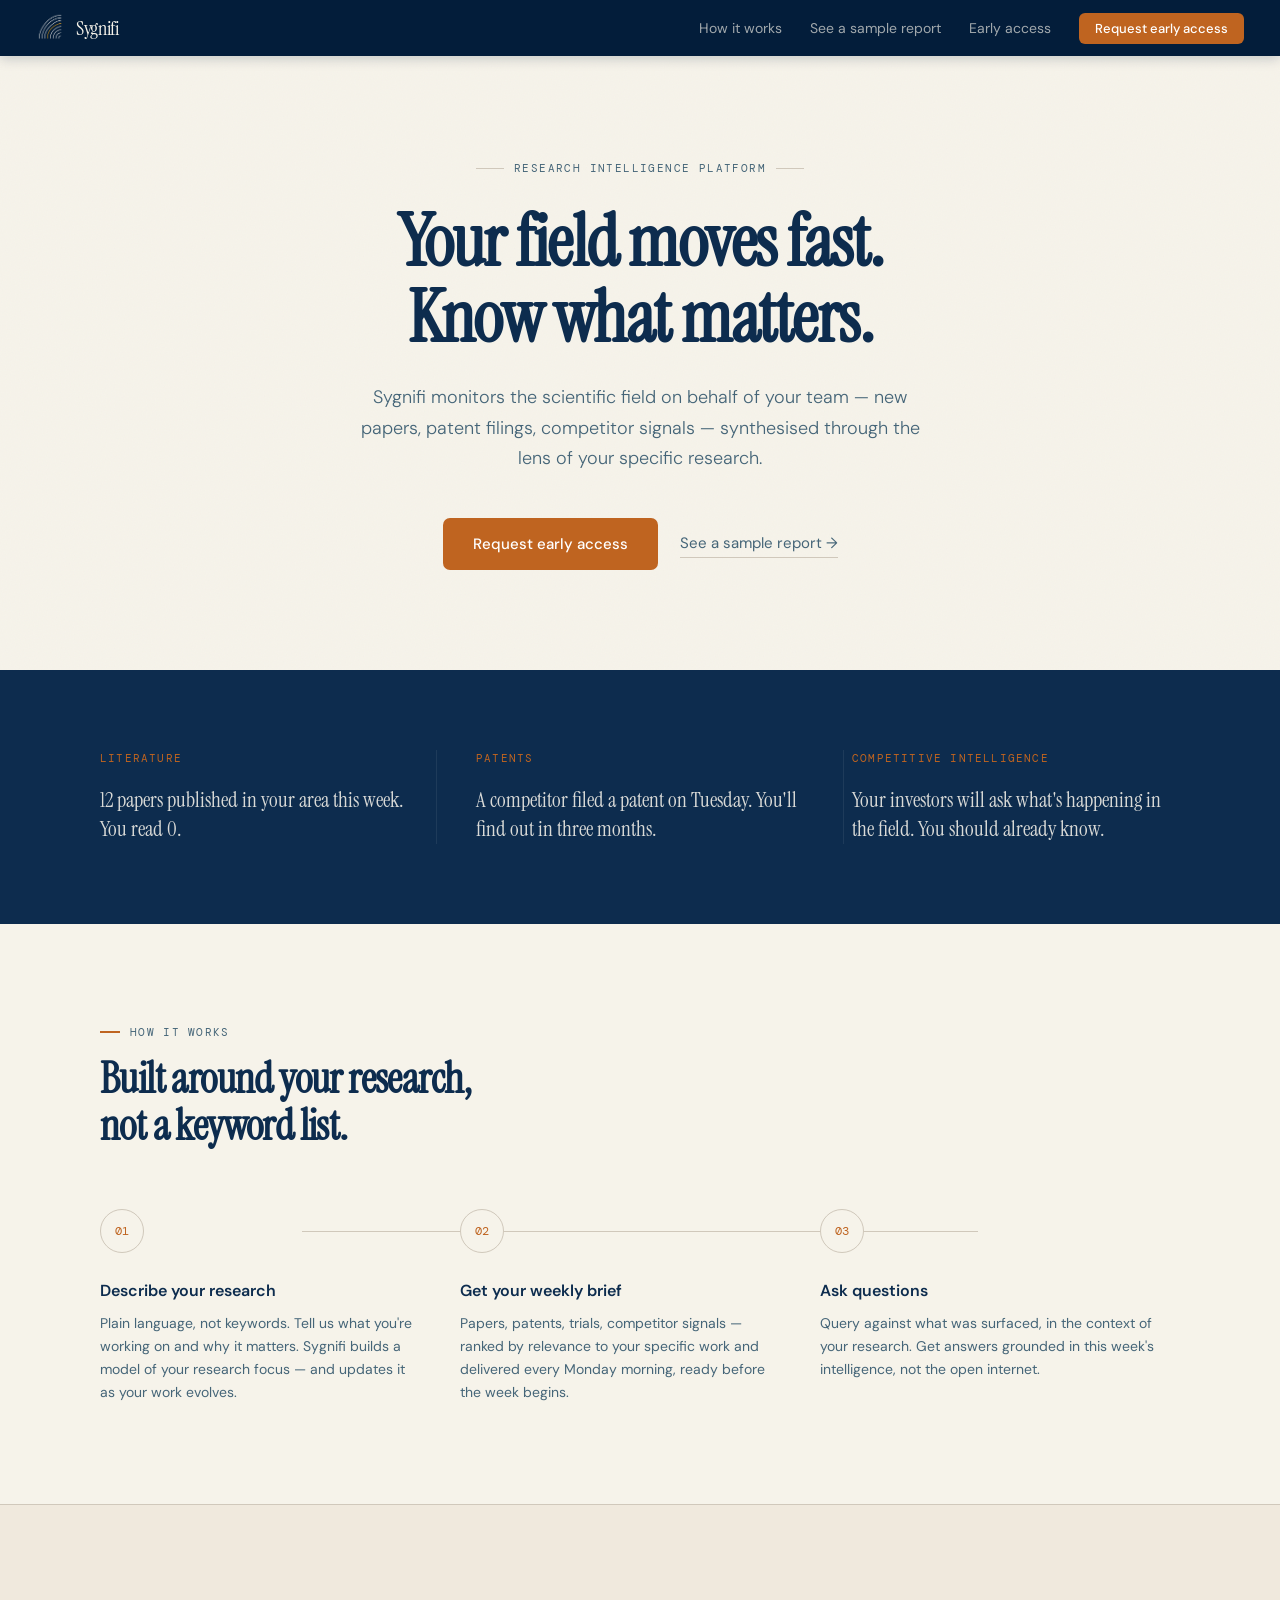
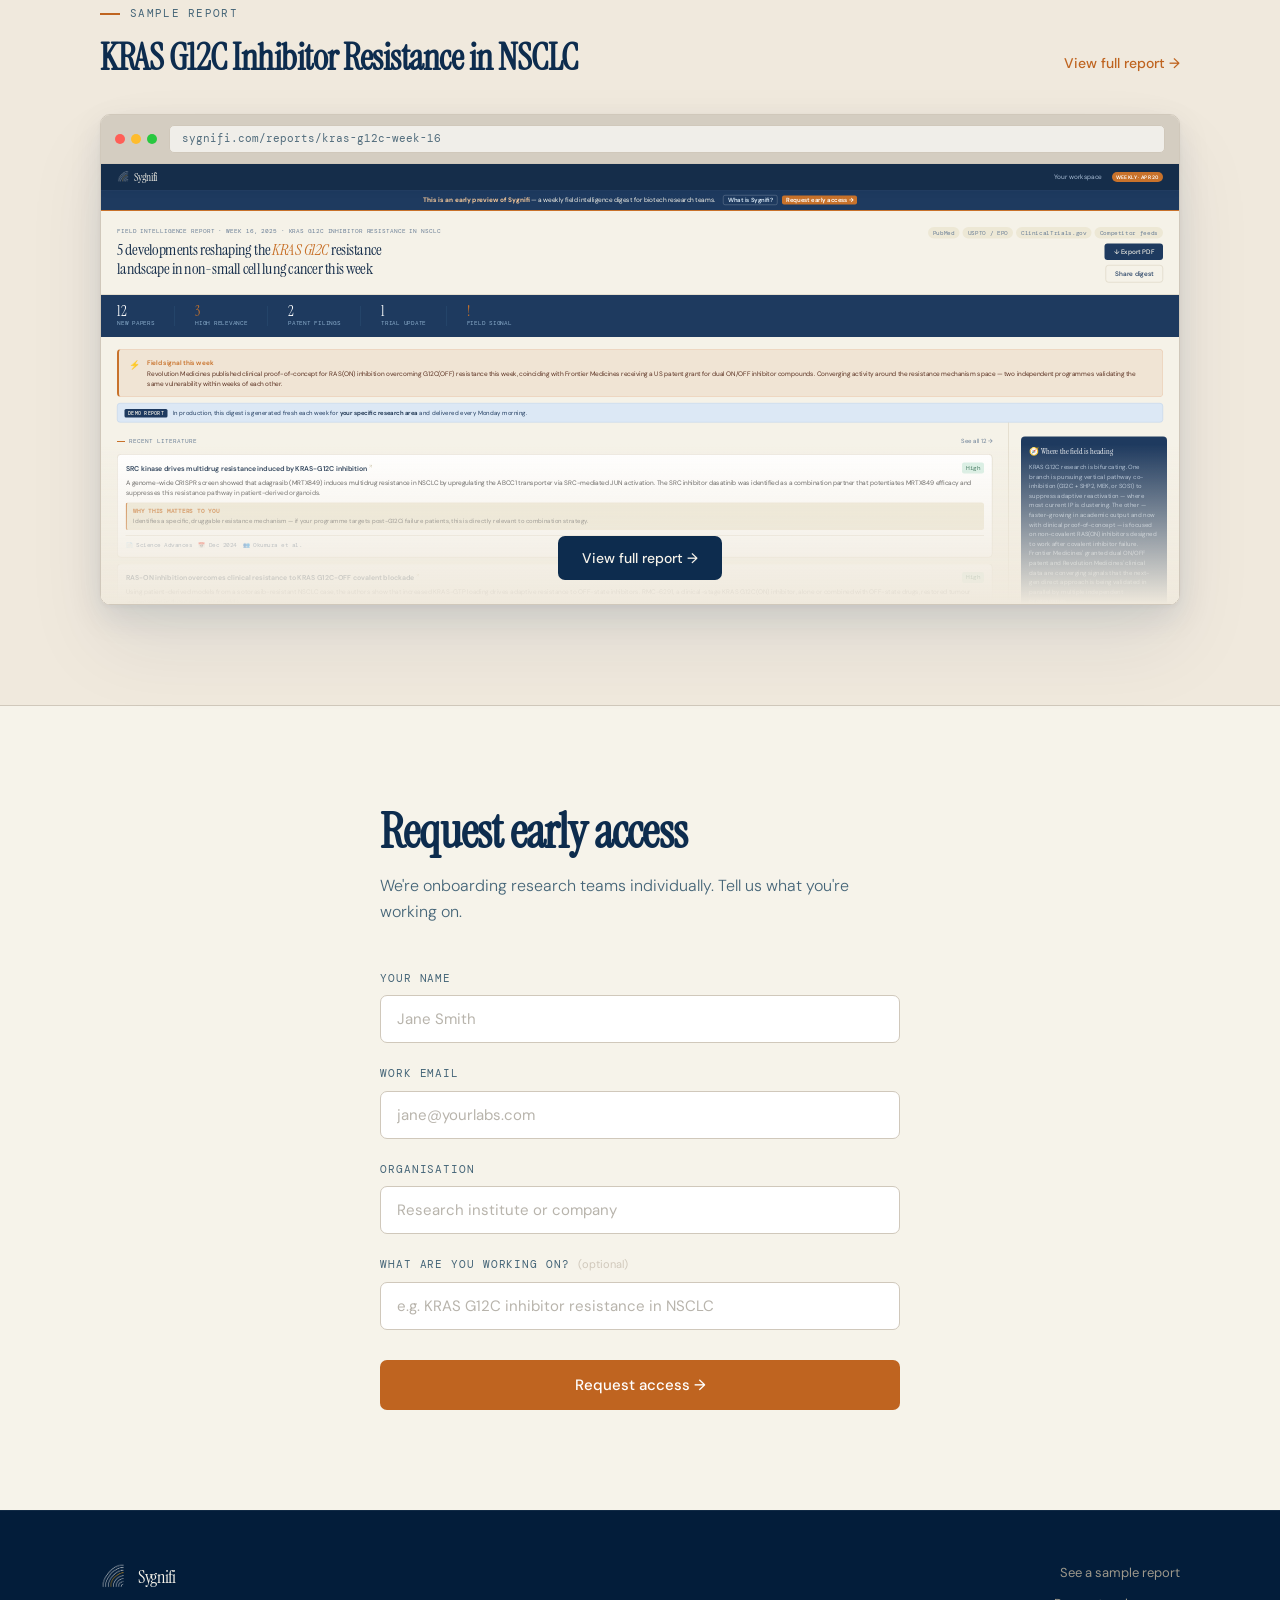
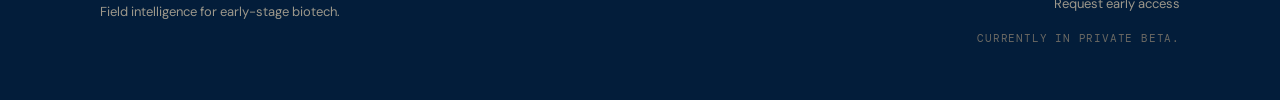
==== commit 1e6fba8c: "Polish landing page: OKLCH colors, a11y, reduced motion - Convert color tokens to OKLCH; darken --mu" ====
--- a/index.html
+++ b/index.html
@@ -16,7 +16,7 @@
     <img src="logo.png" alt="Sygnifi logo">
     <span class="nav-wordmark">Sygnifi</span>
   </a>
-  <button class="nav-toggle" id="nav-toggle" aria-label="Toggle menu">
+  <button class="nav-toggle" id="nav-toggle" aria-label="Toggle menu" aria-expanded="false" aria-controls="nav-links">
     <span></span><span></span><span></span>
   </button>
   <ul class="nav-links" id="nav-links">
@@ -118,7 +118,7 @@
   <div class="form-inner">
     <h2 class="form-heading fade-up">Request early access</h2>
     <p class="form-sub fade-up" data-delay="1">We're onboarding research teams individually. Tell us what you're working on.</p>
-    <form id="waitlist-form" class="fade-up" data-delay="2" novalidate>
+    <form id="waitlist-form" class="fade-up" data-delay="2" novalidate aria-label="Early access request">
       <div class="field">
         <label for="name">Your name</label>
         <input
@@ -152,7 +152,7 @@
         >
       </div>
       <div class="field">
-        <label for="research">What are you working on? <span style="color:var(--border);font-family:'DM Sans',sans-serif;text-transform:none;letter-spacing:0">(optional)</span></label>
+        <label for="research">What are you working on? <span class="field-optional">(optional)</span></label>
         <input
           type="text"
           id="research"
@@ -189,12 +189,16 @@
   const navLinks = document.getElementById('nav-links');
 
   toggle.addEventListener('click', () => {
-    navLinks.classList.toggle('open');
+    const isOpen = navLinks.classList.toggle('open');
+    toggle.setAttribute('aria-expanded', isOpen);
   });
 
   // Close mobile nav when a link is clicked
   navLinks.querySelectorAll('a').forEach(a => {
-    a.addEventListener('click', () => navLinks.classList.remove('open'));
+    a.addEventListener('click', () => {
+      navLinks.classList.remove('open');
+      toggle.setAttribute('aria-expanded', 'false');
+    });
   });
 
   // Smooth scroll for anchor links
--- a/styles.css
+++ b/styles.css
@@ -3,19 +3,24 @@
 
 /* ── Variables ──────────────────────────────────────── */
 :root {
-  --ink: #1e3a5f;
-  --ink-deep: #152d4a;
-  --paper: #f5f2e8;
-  --paper-dark: #ede8d5;
-  --accent: #c8722b;
-  --accent-light: #f0e4d4;
-  --muted: #6b7f96;
-  --border: #d4cdb8;
-  --max-w: 1080px;
+  --ink:          oklch(0.29 0.072 253);
+  --ink-deep:     oklch(0.23 0.065 253);
+  --paper:        oklch(0.963 0.012 88);
+  --paper-dark:   oklch(0.936 0.018 84);
+  --accent:       oklch(0.60 0.140 52);
+  --accent-light: oklch(0.916 0.030 72);
+  --muted:        oklch(0.49 0.048 234);   /* darkened to meet WCAG AA on --paper */
+  --border:       oklch(0.836 0.020 82);
+  --placeholder:  oklch(0.77 0.012 80);
+  --max-w:        1080px;
+  --ease-out:     cubic-bezier(0.25, 0, 0, 1);
 }
 
 /* ── Base ───────────────────────────────────────────── */
-html { scroll-behavior: smooth; }
+html {
+  scroll-behavior: smooth;
+  color-scheme: light;
+}
 
 body {
   background: var(--paper);
@@ -26,11 +31,17 @@
   -webkit-font-smoothing: antialiased;
 }
 
+:focus-visible {
+  outline: 2px solid var(--accent);
+  outline-offset: 3px;
+  border-radius: 3px;
+}
+
 /* ── Fade-up animation ──────────────────────────────── */
 .fade-up {
   opacity: 0;
   transform: translateY(20px);
-  transition: opacity 0.6s ease, transform 0.6s ease;
+  transition: opacity 0.55s var(--ease-out), transform 0.55s var(--ease-out);
 }
 
 .fade-up.visible {
@@ -53,7 +64,7 @@
   align-items: center;
   padding: 0 36px;
   justify-content: space-between;
-  box-shadow: 0 1px 0 rgba(255,255,255,0.05), 0 2px 12px rgba(21,45,74,0.22);
+  box-shadow: 0 1px 0 oklch(1 0 0 / 0.05), 0 2px 12px oklch(0.23 0.065 253 / 0.22);
 }
 
 .nav-logo {
@@ -84,10 +95,10 @@
 }
 
 .nav-links a {
-  color: rgba(245,242,236,0.65);
+  color: oklch(0.963 0.012 88 / 0.65);
   text-decoration: none;
   font-size: 14px;
-  transition: color 0.15s;
+  transition: color 0.15s var(--ease-out);
   white-space: nowrap;
 }
 
@@ -100,7 +111,7 @@
   padding: 7px 16px;
   font-size: 13px;
   font-weight: 500;
-  transition: opacity 0.15s, transform 0.15s;
+  transition: opacity 0.15s var(--ease-out), transform 0.15s var(--ease-out);
 }
 
 .nav-links .btn-nav:hover {
@@ -112,18 +123,22 @@
 .nav-toggle {
   display: none;
   flex-direction: column;
+  justify-content: center;
+  align-items: center;
   gap: 5px;
   cursor: pointer;
   background: none;
   border: none;
-  padding: 4px;
+  padding: 0;
+  min-width: 44px;
+  min-height: 44px;
 }
 
 .nav-toggle span {
   display: block;
   width: 22px;
   height: 2px;
-  background: rgba(245,242,236,0.8);
+  background: oklch(0.963 0.012 88 / 0.8);
   border-radius: 2px;
 }
 
@@ -212,13 +227,13 @@
   cursor: pointer;
   text-decoration: none;
   display: inline-block;
-  transition: opacity 0.15s, transform 0.15s, box-shadow 0.15s;
+  transition: opacity 0.15s var(--ease-out), transform 0.15s var(--ease-out), box-shadow 0.2s var(--ease-out);
 }
 
 .btn-primary:hover {
   opacity: 0.9;
   transform: translateY(-2px);
-  box-shadow: 0 8px 24px rgba(200,114,43,0.3);
+  box-shadow: 0 8px 24px oklch(0.60 0.140 52 / 0.30);
 }
 
 .link-secondary {
@@ -227,7 +242,7 @@
   text-decoration: none;
   border-bottom: 1px solid var(--border);
   padding-bottom: 2px;
-  transition: color 0.15s, border-color 0.15s;
+  transition: color 0.15s var(--ease-out), border-color 0.15s var(--ease-out);
 }
 
 .link-secondary:hover {
@@ -257,7 +272,7 @@
   top: 0;
   bottom: 0;
   width: 1px;
-  background: rgba(255,255,255,0.07);
+  background: oklch(1 0 0 / 0.07);
 }
 
 .problem-inner::before { left: calc(33.33% - 24px); }
@@ -278,7 +293,7 @@
   font-family: 'Instrument Serif', serif;
   font-size: 21px;
   line-height: 1.38;
-  color: rgba(245,242,236,0.88);
+  color: oklch(0.963 0.012 88 / 0.88);
 }
 
 /* ── How it works ───────────────────────────────────── */
@@ -414,7 +429,7 @@
   color: var(--accent);
   text-decoration: none;
   font-weight: 500;
-  transition: opacity 0.15s;
+  transition: opacity 0.15s var(--ease-out);
   white-space: nowrap;
   flex-shrink: 0;
   padding-bottom: 4px;
@@ -426,14 +441,14 @@
   border-radius: 10px;
   overflow: hidden;
   box-shadow:
-    0 2px 4px rgba(21,45,74,0.04),
-    0 12px 32px rgba(21,45,74,0.1),
-    0 40px 80px rgba(21,45,74,0.08);
+    0 2px 4px oklch(0.29 0.072 253 / 0.04),
+    0 12px 32px oklch(0.29 0.072 253 / 0.10),
+    0 40px 80px oklch(0.29 0.072 253 / 0.08);
   border: 1px solid var(--border);
 }
 
 .browser-bar {
-  background: #d8d2c2;
+  background: oklch(0.850 0.018 80);
   padding: 10px 14px;
   display: flex;
   align-items: center;
@@ -459,13 +474,13 @@
 
 .browser-url {
   flex: 1;
-  background: rgba(255,255,255,0.65);
+  background: oklch(1 0 0 / 0.65);
   border: 1px solid var(--border);
   border-radius: 5px;
   padding: 4px 12px;
   font-family: 'DM Mono', monospace;
   font-size: 11px;
-  color: var(--muted);
+  color: oklch(0.52 0.04 234);
 }
 
 .browser-viewport {
@@ -508,7 +523,7 @@
   font-family: 'DM Sans', sans-serif;
   text-decoration: none;
   white-space: nowrap;
-  transition: opacity 0.15s, transform 0.15s;
+  transition: opacity 0.15s var(--ease-out), transform 0.15s var(--ease-out);
 }
 
 .browser-cta:hover {
@@ -558,9 +573,16 @@
   margin-bottom: 8px;
 }
 
+.field-optional {
+  color: var(--border);
+  font-family: 'DM Sans', sans-serif;
+  text-transform: none;
+  letter-spacing: 0;
+}
+
 .field input {
   width: 100%;
-  background: white;
+  background: oklch(1 0 0);
   border: 1px solid var(--border);
   border-radius: 7px;
   padding: 13px 16px;
@@ -568,16 +590,21 @@
   font-family: 'DM Sans', sans-serif;
   color: var(--ink);
   outline: none;
-  transition: border-color 0.15s, box-shadow 0.15s;
+  transition: border-color 0.15s var(--ease-out), box-shadow 0.15s var(--ease-out);
   -webkit-appearance: none;
 }
 
 .field input:focus {
   border-color: var(--accent);
-  box-shadow: 0 0 0 3px rgba(200,114,43,0.1);
-}
-
-.field input::placeholder { color: #c0bab2; }
+  box-shadow: 0 0 0 3px oklch(0.60 0.140 52 / 0.12);
+}
+
+.field input:invalid:not(:placeholder-shown):not(:focus) {
+  border-color: oklch(0.55 0.15 25);
+  box-shadow: 0 0 0 3px oklch(0.55 0.15 25 / 0.10);
+}
+
+.field input::placeholder { color: var(--placeholder); }
 
 .btn-submit {
   width: 100%;
@@ -591,19 +618,24 @@
   font-family: 'DM Sans', sans-serif;
   cursor: pointer;
   margin-top: 8px;
-  transition: opacity 0.15s, transform 0.15s, box-shadow 0.15s;
-}
-
-.btn-submit:hover {
+  transition: opacity 0.15s var(--ease-out), transform 0.15s var(--ease-out), box-shadow 0.2s var(--ease-out);
+}
+
+.btn-submit:hover:not(:disabled) {
   opacity: 0.9;
   transform: translateY(-1px);
-  box-shadow: 0 8px 24px rgba(200,114,43,0.28);
+  box-shadow: 0 8px 24px oklch(0.60 0.140 52 / 0.28);
+}
+
+.btn-submit:disabled {
+  opacity: 0.55;
+  cursor: not-allowed;
 }
 
 /* ── Footer ─────────────────────────────────────────── */
 .footer {
   background: var(--ink-deep);
-  border-top: 1px solid rgba(255,255,255,0.06);
+  border-top: 1px solid oklch(1 0 0 / 0.06);
   padding: 52px 36px;
 }
 
@@ -640,7 +672,7 @@
 
 .footer-tagline {
   font-size: 13px;
-  color: rgba(245,242,232,0.5);
+  color: oklch(0.68 0.02 88);
   line-height: 1.5;
 }
 
@@ -653,9 +685,9 @@
 
 .footer-links a {
   font-size: 13px;
-  color: rgba(245,242,232,0.55);
+  color: oklch(0.68 0.02 88);
   text-decoration: none;
-  transition: color 0.15s;
+  transition: color 0.15s var(--ease-out);
 }
 
 .footer-links a:hover { color: var(--paper); }
@@ -663,7 +695,7 @@
 .footer-fine {
   font-family: 'DM Mono', monospace;
   font-size: 11px;
-  color: rgba(245,242,232,0.25);
+  color: oklch(0.52 0.01 88);
   text-transform: uppercase;
   letter-spacing: 0.8px;
   margin-top: 6px;
@@ -684,7 +716,7 @@
     align-items: flex-start;
     padding: 20px 24px;
     gap: 18px;
-    border-top: 1px solid rgba(255,255,255,0.06);
+    border-top: 1px solid oklch(1 0 0 / 0.06);
     z-index: 99;
   }
 
@@ -722,3 +754,19 @@
 @media (max-width: 480px) {
   .hero-headline { letter-spacing: -0.8px; }
 }
+
+/* ── Reduced motion ─────────────────────────────────── */
+@media (prefers-reduced-motion: reduce) {
+  .fade-up {
+    opacity: 1;
+    transform: none;
+    transition: none;
+  }
+
+  *,
+  *::before,
+  *::after {
+    transition-duration: 0.01ms !important;
+    animation-duration: 0.01ms !important;
+  }
+}
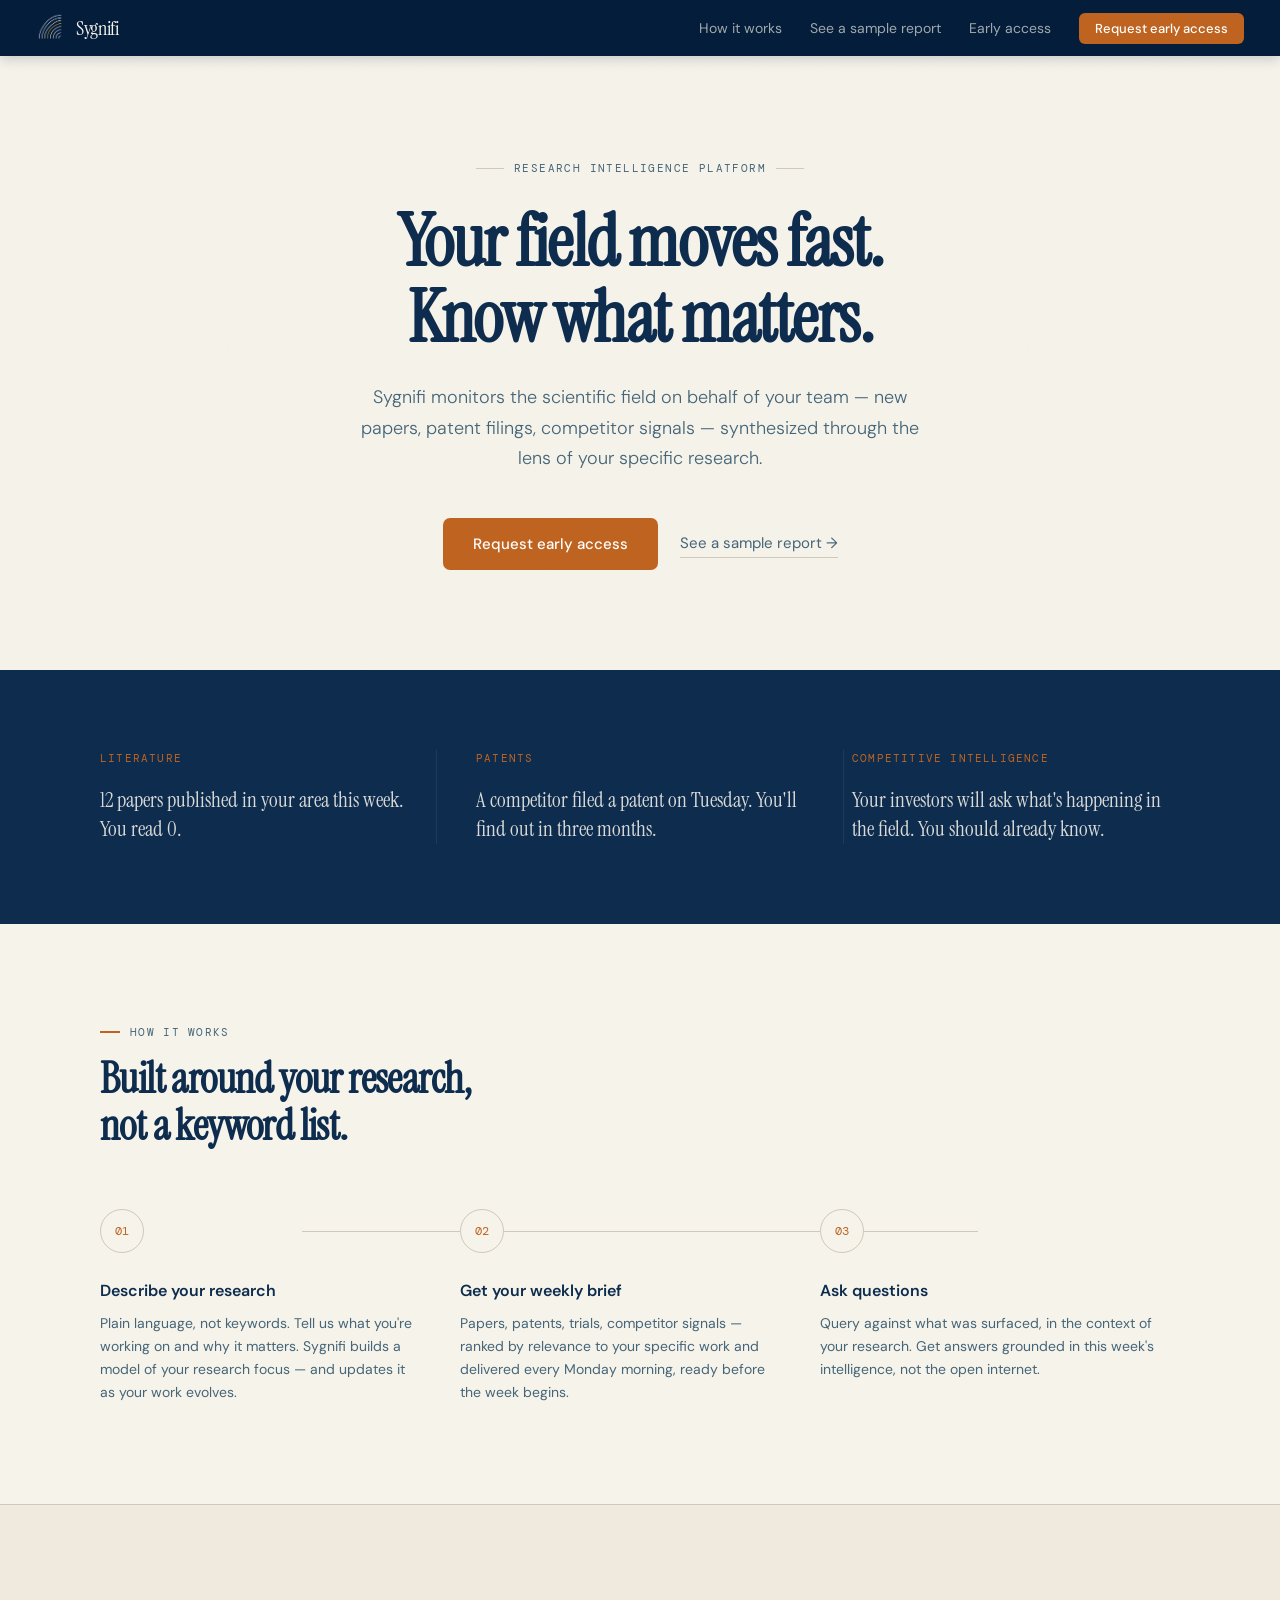
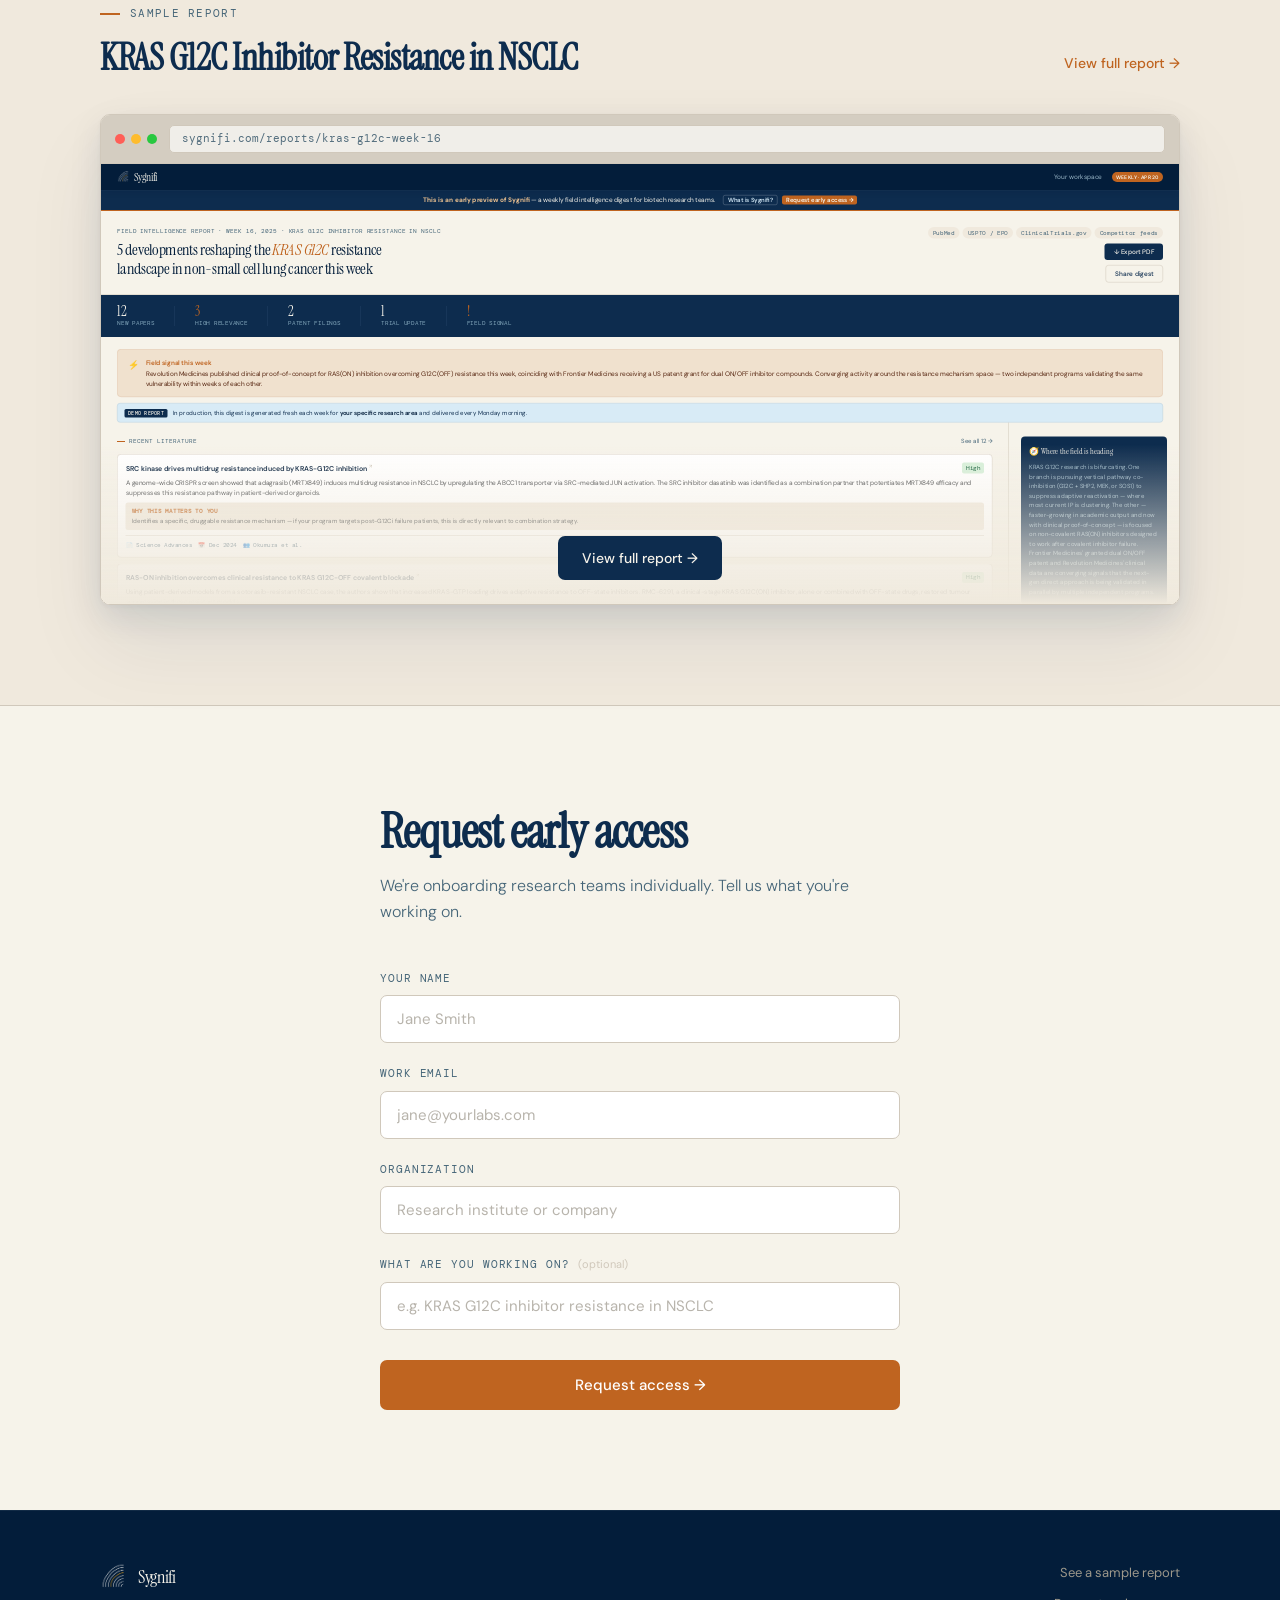
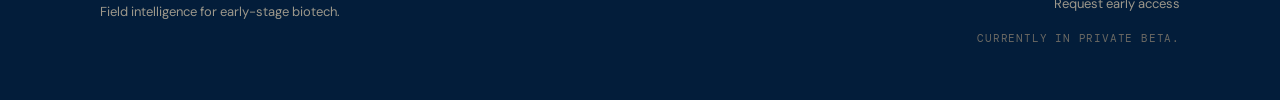
==== commit 469899c2: "Switch copy to American English synthesised → synthesized, Organisation → Organization, prioritise →" ====
--- a/index.html
+++ b/index.html
@@ -4,7 +4,7 @@
   <meta charset="UTF-8">
   <meta name="viewport" content="width=device-width, initial-scale=1.0">
   <title>Sygnifi — Field intelligence for early-stage biotech</title>
-  <meta name="description" content="Sygnifi monitors the scientific field on behalf of your team — new papers, patent filings, competitor signals — synthesised through the lens of your specific research.">
+  <meta name="description" content="Sygnifi monitors the scientific field on behalf of your team — new papers, patent filings, competitor signals — synthesized through the lens of your specific research.">
   <link href="https://fonts.googleapis.com/css2?family=Instrument+Serif:ital@0;1&family=DM+Sans:opsz,wght@9..40,300;9..40,400;9..40,500;9..40,600&family=DM+Mono:wght@400;500&display=swap" rel="stylesheet">
   <link rel="stylesheet" href="styles.css">
 </head>
@@ -35,7 +35,7 @@
       Your field moves fast.<br>Know what matters.
     </h1>
     <p class="hero-sub fade-up" data-delay="2">
-      Sygnifi monitors the scientific field on behalf of your team — new papers, patent filings, competitor signals — synthesised through the lens of your specific research.
+      Sygnifi monitors the scientific field on behalf of your team — new papers, patent filings, competitor signals — synthesized through the lens of your specific research.
     </p>
     <div class="hero-ctas fade-up" data-delay="3">
       <a href="#early-access" class="btn-primary">Request early access</a>
@@ -142,7 +142,7 @@
         >
       </div>
       <div class="field">
-        <label for="org">Organisation</label>
+        <label for="org">Organization</label>
         <input
           type="text"
           id="org"
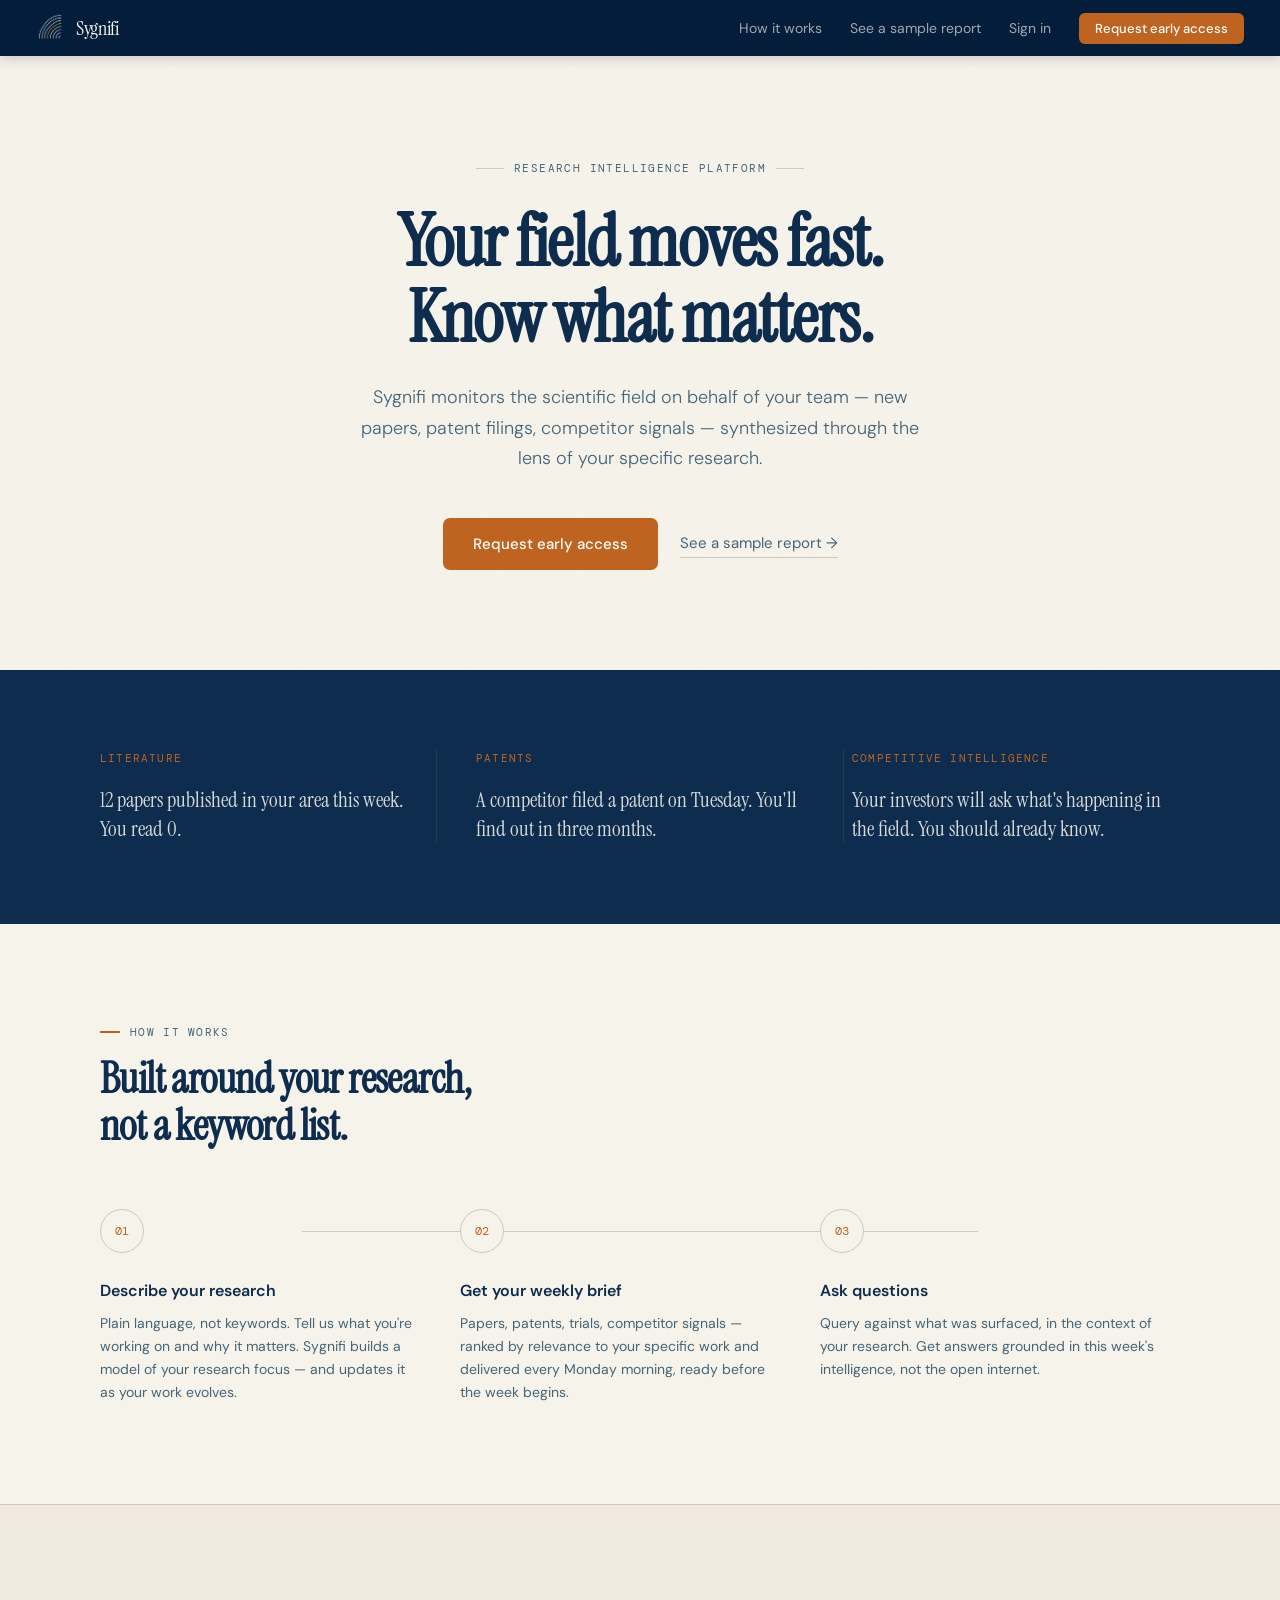
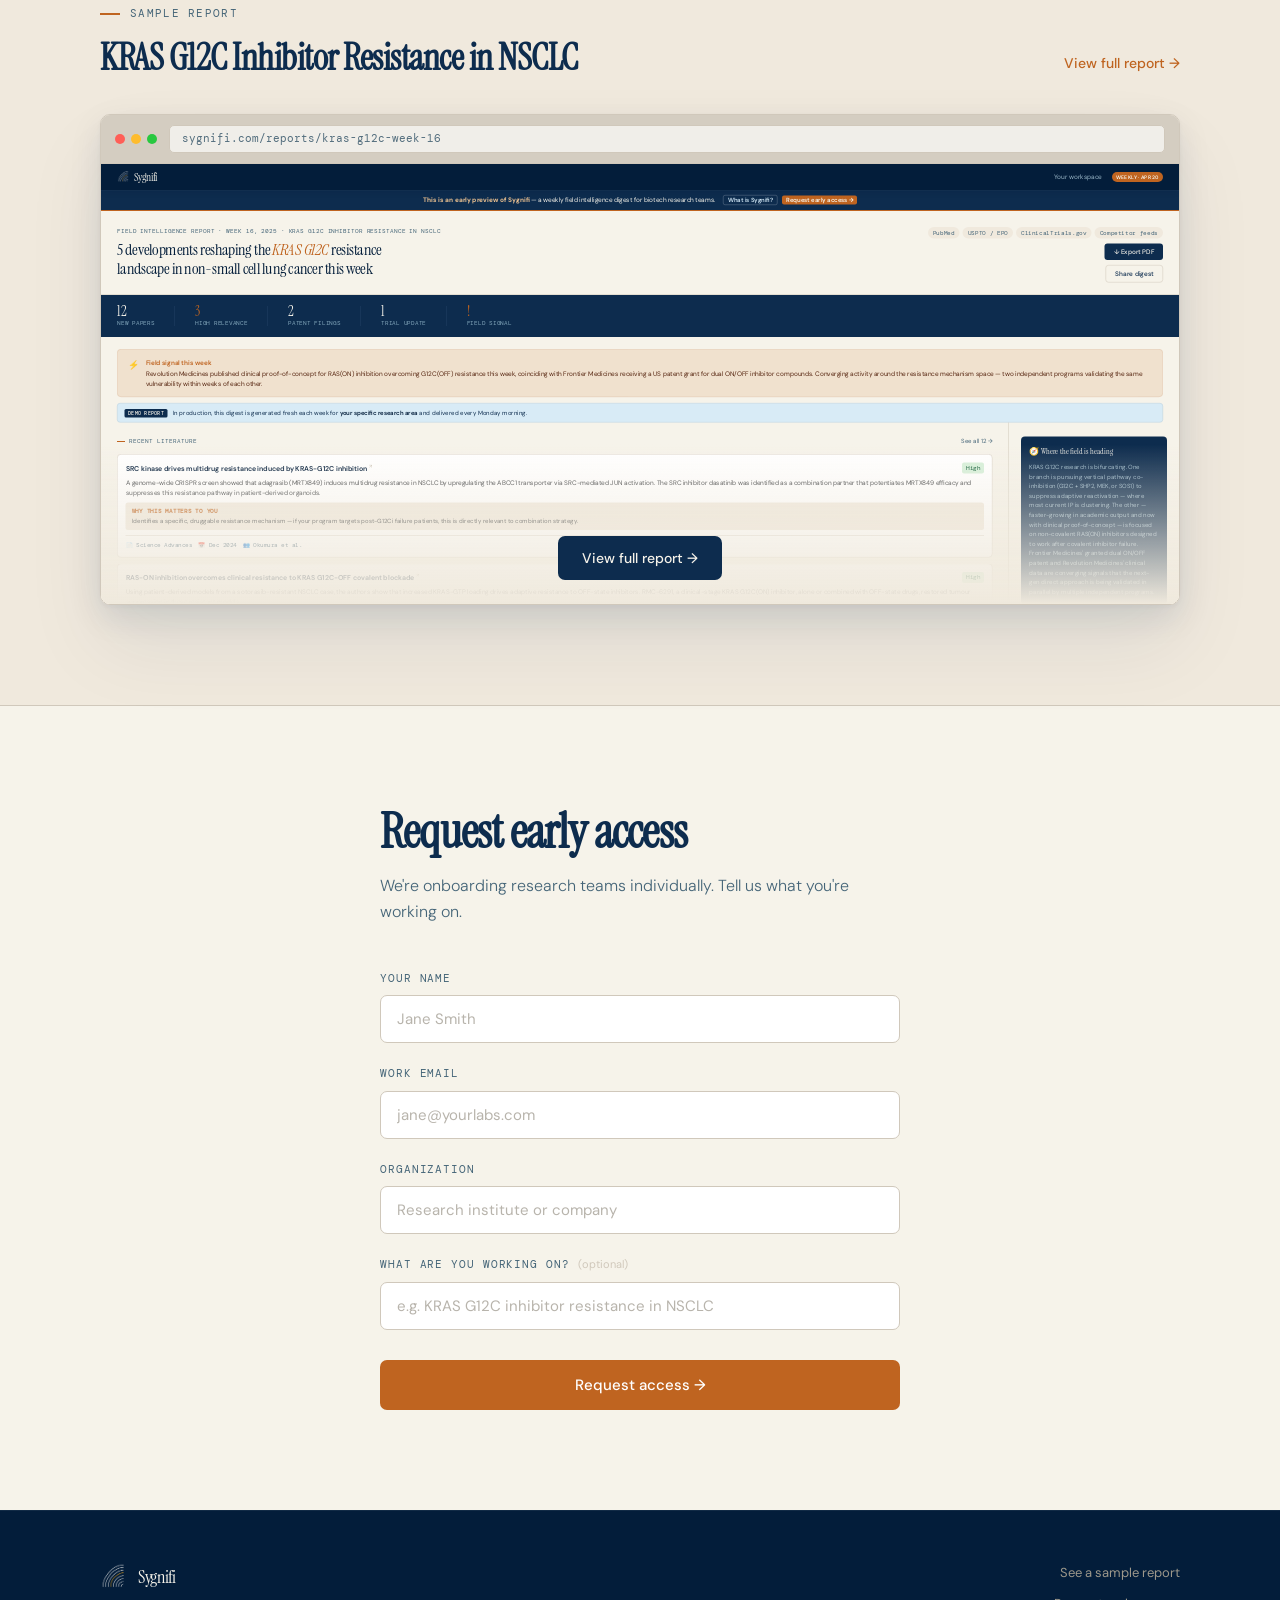
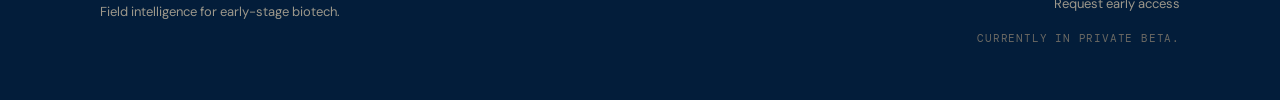
==== commit 4f56b9da: "Add gated signin, onboarding wizard, and report generation - signin.html: access-code gate, validate" ====
--- a/index.html
+++ b/index.html
@@ -22,7 +22,7 @@
   <ul class="nav-links" id="nav-links">
     <li><a href="#how-it-works">How it works</a></li>
     <li><a href="field-intelligence-mock.html" target="_blank" rel="noopener">See a sample report</a></li>
-    <li><a href="#early-access">Early access</a></li>
+    <li><a href="signin.html">Sign in</a></li>
     <li><a href="#early-access" class="btn-nav">Request early access</a></li>
   </ul>
 </nav>
